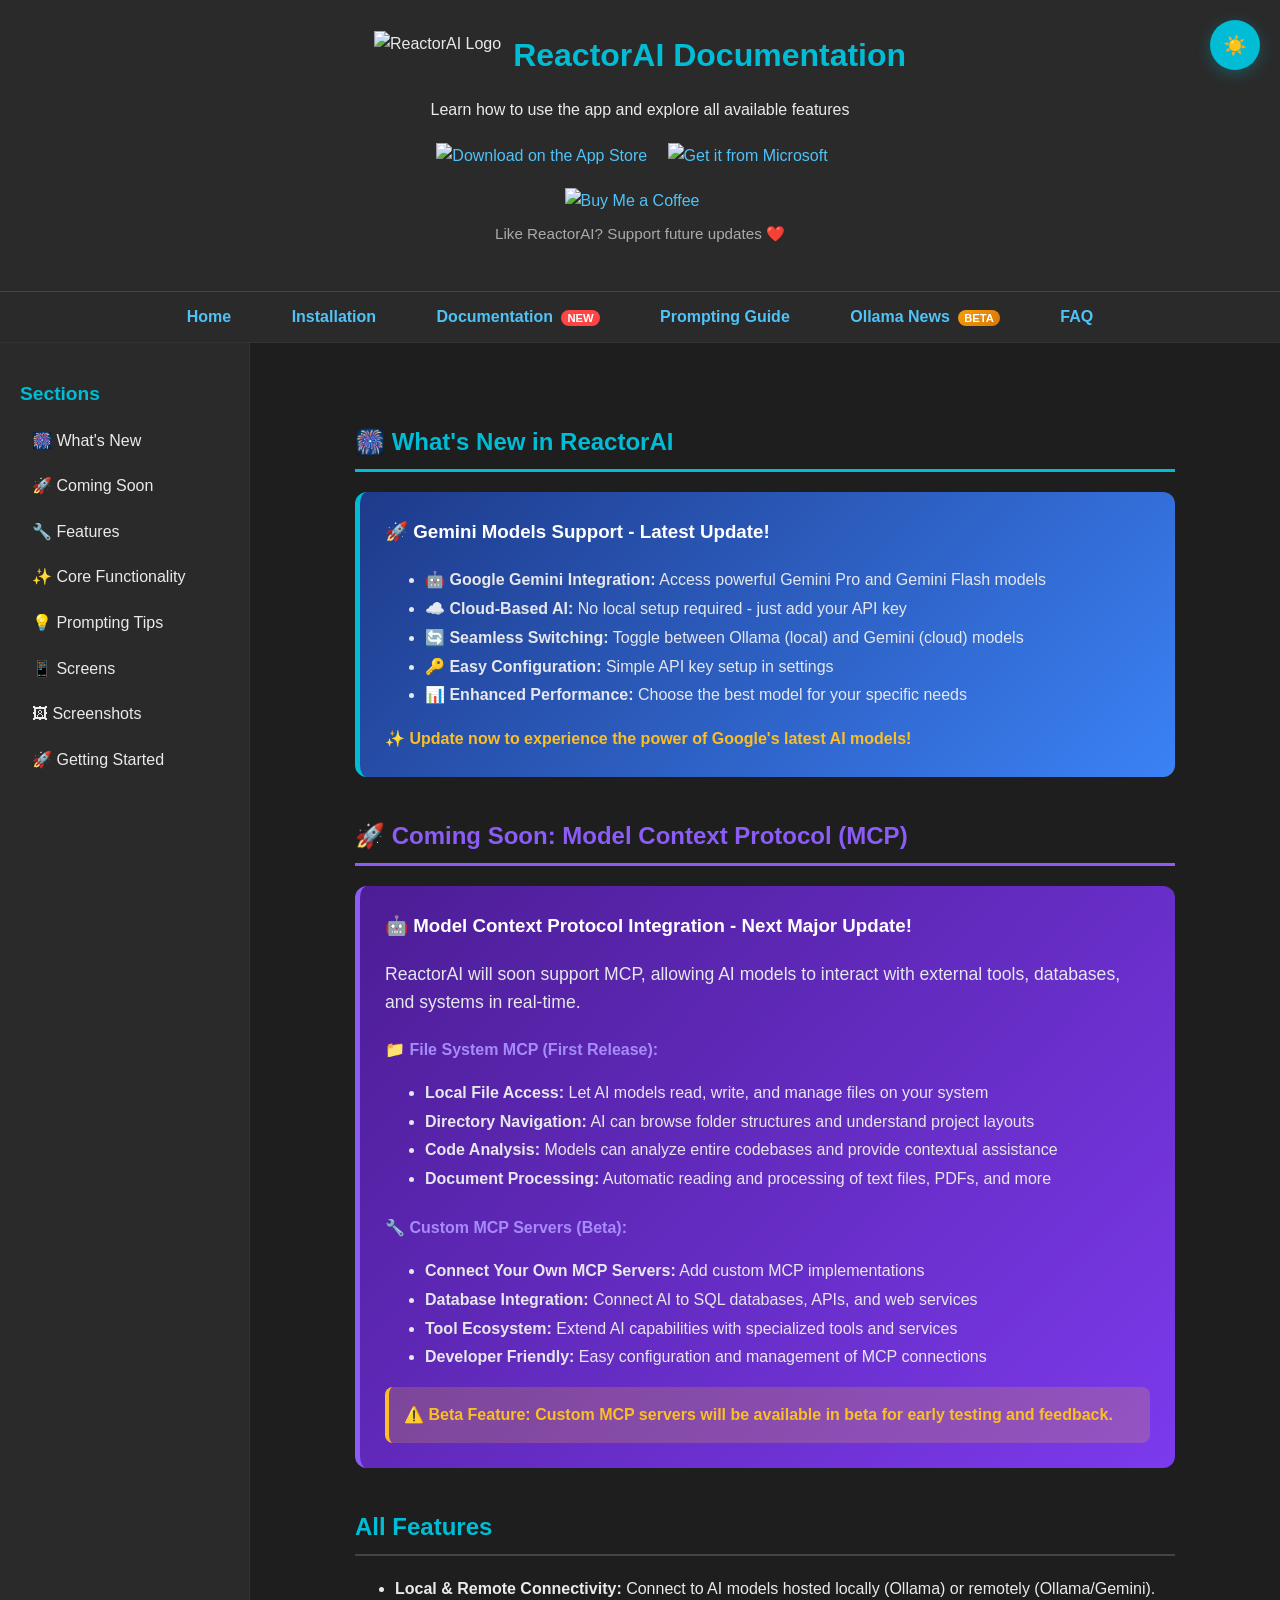
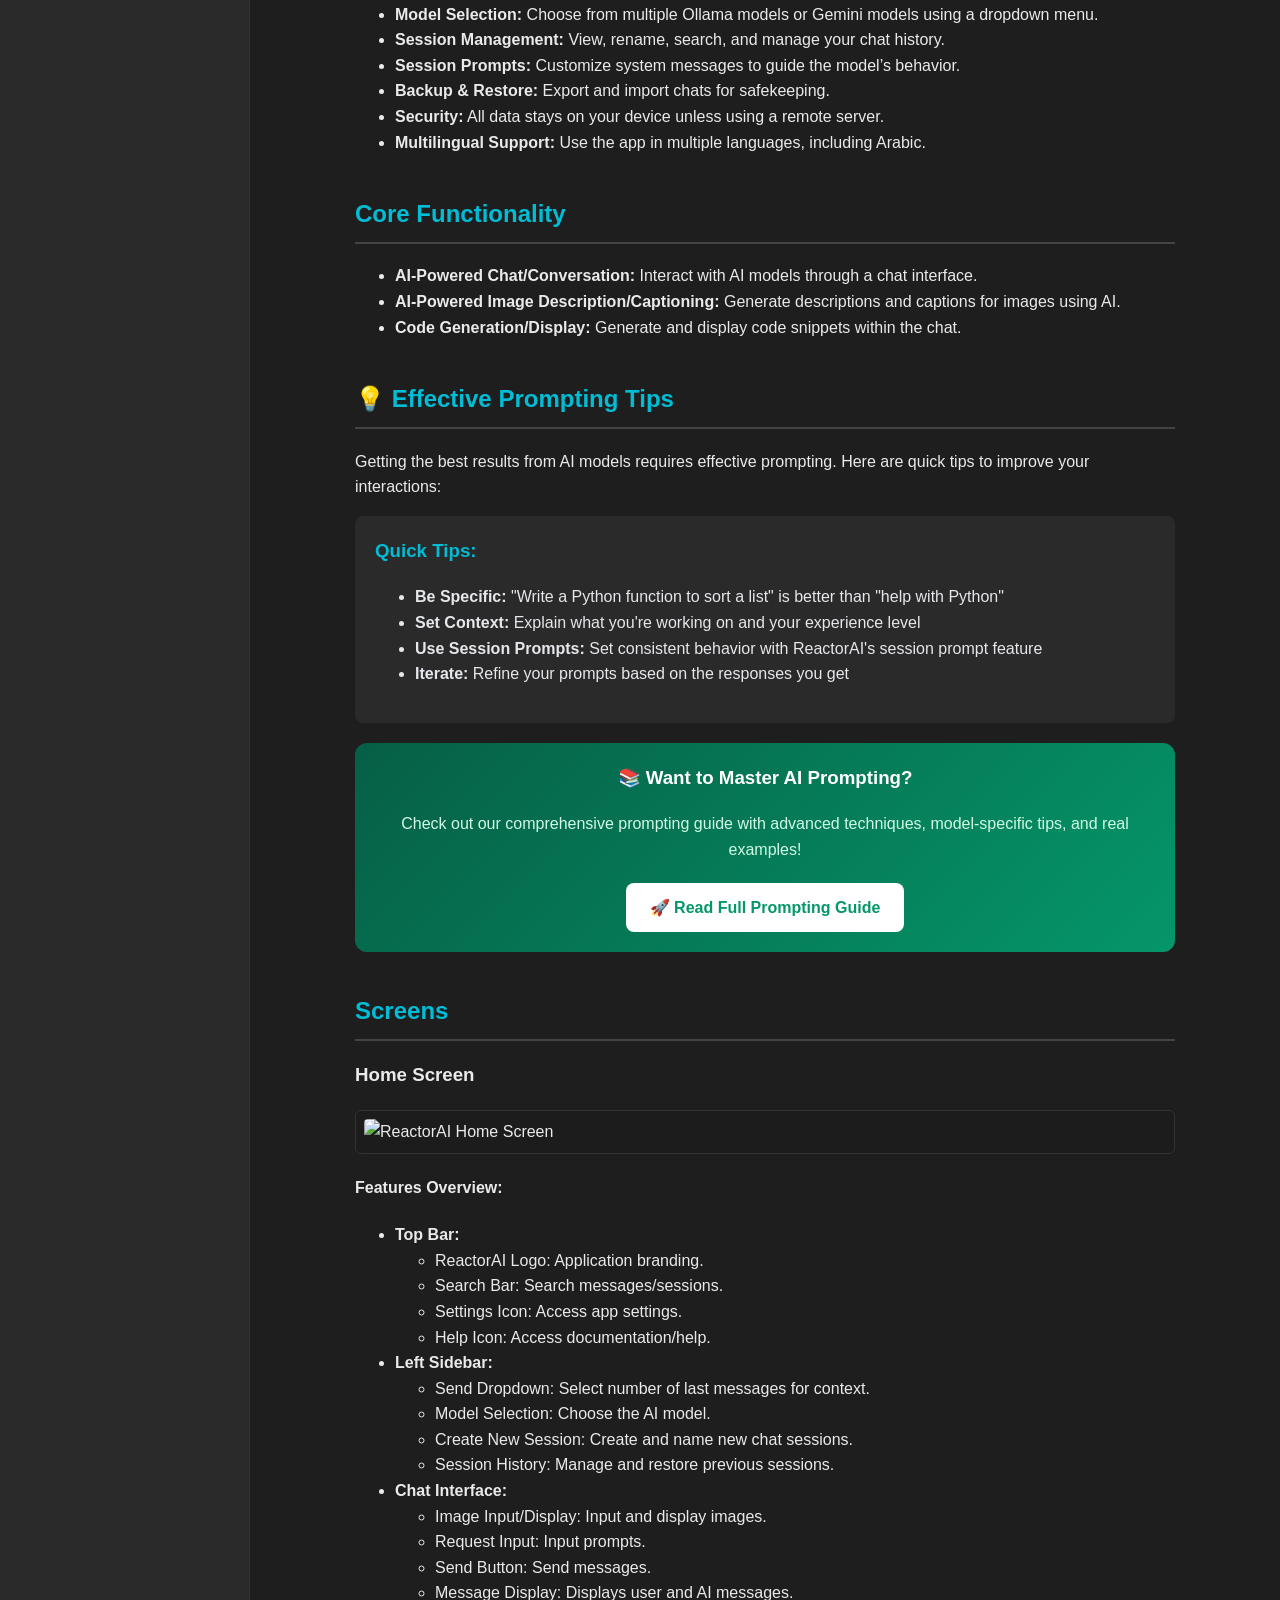
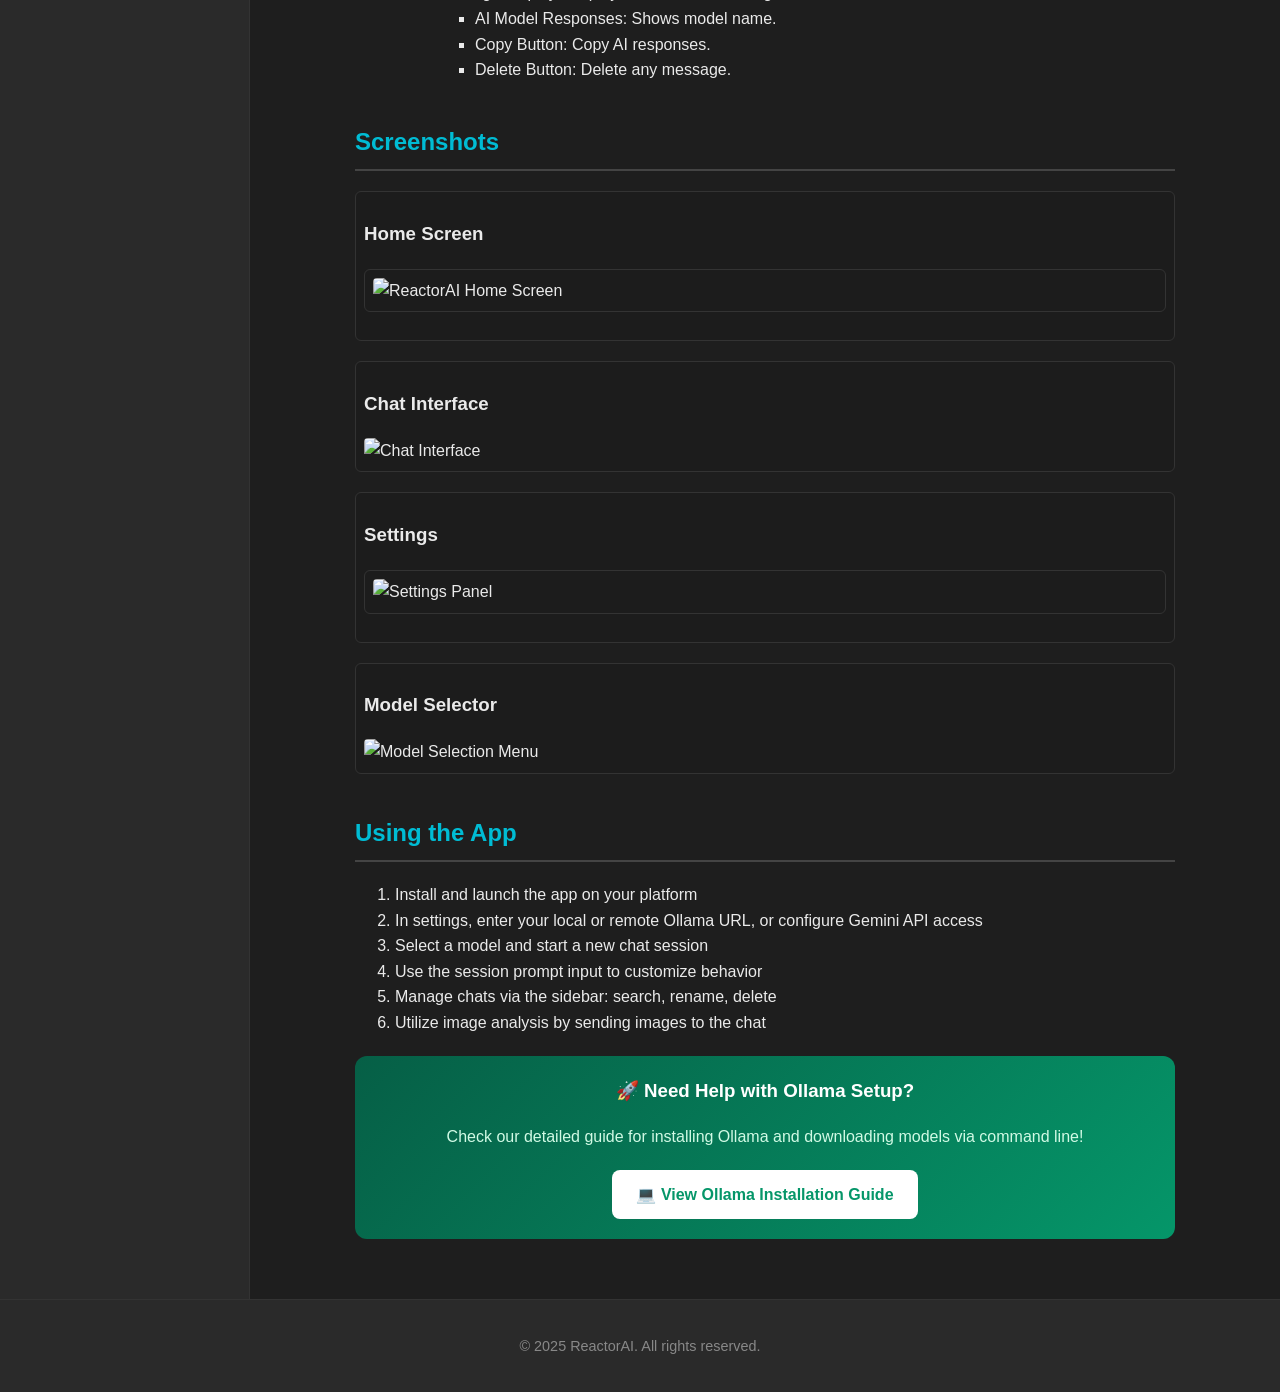
==== docs/documentation.html @ 94e6b73b "dark/light modes" ====
<!DOCTYPE html>
<!DOCTYPE html>
<html lang="en">
<head>
  <meta charset="UTF-8" />
  <meta name="viewport" content="width=device-width, initial-scale=1.0" />
  <title>Documentation – ReactorAI</title>
  <link rel="stylesheet" href="style.css" />
  <link rel="canonical" href="https://appbigas.com/documentation.html" />

  <!-- ✅ SEO Meta -->
  <meta name="description" content="Complete documentation for ReactorAI: features, usage, screenshots, and tips for using Ollama and Gemini models locally or remotely. Coming soon: Model Context Protocol (MCP) support." />
  <meta name="keywords" content="ReactorAI documentation, Ollama app help, Gemini app help, MCP support, Model Context Protocol, ReactorAI guide, Ollama client usage, Gemini client usage, macOS AI app, Windows AI app, iOS chat AI" />
  <meta name="author" content="ReactorAI Team" />
  <meta name="robots" content="index, follow" />

  <!-- ✅ Social Meta -->
  <meta property="og:title" content="ReactorAI Documentation – Guide for Ollama & Gemini Users" />
  <meta property="og:description" content="Browse the full guide to use ReactorAI with Ollama and Gemini on macOS, iOS, and Windows. Features, screenshots, and how-tos included." />
  <meta property="og:image" content="https://appbigas.com/images/home_screen.png" />
  <meta property="og:url" content="https://appbigas.com/documentation.html" />
  <meta property="og:type" content="website" />

  <!-- ✅ Twitter Card -->
  <meta name="twitter:card" content="summary_large_image" />
  <meta name="twitter:title" content="ReactorAI – Full Documentation" />
  <meta name="twitter:description" content="ReactorAI full user guide to connect and chat with Ollama and Gemini AI models on all platforms." />
  <meta name="twitter:image" content="https://appbigas.com/images/home_screen.png" />
  <meta property="og:image" content="https://reactorai.s3.amazonaws.com/logo.png" />
<meta name="twitter:image" content="https://reactorai.s3.amazonaws.com/logo.png" />
  <!-- ✅ Google Analytics -->
  <script async src="https://www.googletagmanager.com/gtag/js?id=G-9H9MF1VFSR"></script>
  <script>
    window.dataLayer = window.dataLayer || [];
    function gtag(){dataLayer.push(arguments);}
    gtag('js', new Date());
    gtag('config', 'G-9H9MF1VFSR');
  </script>

  <!-- ✅ Structured Data - TechArticle -->
  <script type="application/ld+json">
  {
    "@context": "https://schema.org",
    "@type": "TechArticle",
    "headline": "ReactorAI Documentation - Complete User Guide",
    "description": "Complete documentation for ReactorAI: features, usage, screenshots, and tips for using Ollama and Gemini models locally or remotely.",
    "url": "https://appbigas.com/documentation.html",
    "datePublished": "2025-01-09",
    "dateModified": "2025-01-09",
    "author": {
      "@type": "Organization",
      "name": "ReactorAI Team"
    },
    "publisher": {
      "@type": "Organization",
      "name": "ReactorAI",
      "logo": {
        "@type": "ImageObject",
        "url": "https://reactorai.s3.amazonaws.com/logo.png"
      }
    },
    "mainEntity": {
      "@type": "SoftwareApplication",
      "name": "ReactorAI"
    },
    "about": [
      {
        "@type": "Thing",
        "name": "AI Chat Applications"
      },
      {
        "@type": "Thing",
        "name": "Ollama Client"
      },
      {
        "@type": "Thing",
        "name": "Google Gemini"
      }
    ]
  }
  </script>
  <style>
    .screenshot img {
      cursor: zoom-in;
      transition: transform 0.3s ease;
    }
    .screenshot img.zoomed {
      transform: scale(2);
      cursor: zoom-out;
      z-index: 9999;
      position: relative;
    }
  </style>
  <script>
    document.addEventListener('DOMContentLoaded', () => {
      document.querySelectorAll('.screenshot img').forEach(img => {
        img.addEventListener('click', () => {
          img.classList.toggle('zoomed');
        });
      });
    });
  </script>
</head>
<body>
  <script src="theme-toggle.js"></script>
  <header>
    <div style="display: flex; align-items: center; justify-content: center; gap: 12px;">
      <img src="https://reactorai.s3.amazonaws.com/logo.png" alt="ReactorAI Logo" style="height: 50px;" />
      <h1 style="margin: 0;">ReactorAI Documentation</h1>
    </div>
    <p>Learn how to use the app and explore all available features</p>
    <div class="store-links">
        <a href="https://apps.apple.com/eg/app/reactorai/id6739567267" target="_blank" rel="noopener">
          <img src="https://tools.applemediaservices.com/api/badges/download-on-the-app-store/black/en-us?size=250x83"
               alt="Download on the App Store"
               style="height: 45px; margin-right: 16px;" />
        </a>
        <a href="https://apps.microsoft.com/store/detail/9NLWPTD23PG0" target="_blank" rel="noopener">
          <img src="https://developer.microsoft.com/store/badges/images/English_get-it-from-MS.png"
               alt="Get it from Microsoft"
               style="height: 45px;" />
        </a>
        <div style="margin-top: 20px;">
          <a href="https://www.buymeacoffee.com/ayman3000" target="_blank" rel="noopener">
            <img src="https://cdn.ko-fi.com/cdn/kofi5.png?v=3" alt="Buy Me a Coffee" style="height: 36px;" />
          </a>
          <p style="margin-top: 8px; font-size: 0.95em; color: #aaa;">
            Like ReactorAI? Support future updates ❤️
          </p>
        </div>
      </div>
  </header>

  <nav class="topnav">
    <a href="index.html">Home</a>
    <a href="installation.html">Installation</a>
    <a href="documentation.html">Documentation <span style="background: #ff4444; color: white; font-size: 0.7em; padding: 2px 6px; border-radius: 10px; margin-left: 4px;">NEW</span></a>
    <a href="prompting-guide.html">Prompting Guide</a>
    <a href="ollama-news.html">Ollama News <span style="background: linear-gradient(135deg, #f59e0b, #d97706); color: white; font-size: 0.7em; padding: 2px 6px; border-radius: 10px; margin-left: 4px; font-weight: bold;">BETA</span></a>
    <a href="faq.html">FAQ</a>
  </nav>

  <div class="container">
    <aside>
      <h2>Sections</h2>
      <a href="#whats-new">🎆 What's New</a>
      <a href="#coming-soon">🚀 Coming Soon</a>
      <a href="#features">🔧 Features</a>
      <a href="#core-functionality">✨ Core Functionality</a>
      <a href="#prompting-tips">💡 Prompting Tips</a>
      <a href="#screens">📱 Screens</a>
      <a href="#screenshots">🖼 Screenshots</a>
      <a href="#getting-started">🚀 Getting Started</a>
    </aside>

    <main>
      <!-- 🎉 WHAT'S NEW SECTION -->
      <section>
        <h2 id="whats-new" style="color: #00bcd4; border-bottom: 3px solid #00bcd4;">🎆 What's New in ReactorAI</h2>
        <div style="background: linear-gradient(135deg, #1e3a8a, #3b82f6); padding: 25px; border-radius: 12px; margin: 20px 0; border-left: 5px solid #00bcd4;">
          <h3 style="color: #fff; margin-top: 0;">🚀 Gemini Models Support - Latest Update!</h3>
          <ul style="color: #e5e7eb; line-height: 1.8;">
            <li><strong>🤖 Google Gemini Integration:</strong> Access powerful Gemini Pro and Gemini Flash models</li>
            <li><strong>☁️ Cloud-Based AI:</strong> No local setup required - just add your API key</li>
            <li><strong>🔄 Seamless Switching:</strong> Toggle between Ollama (local) and Gemini (cloud) models</li>
            <li><strong>🔑 Easy Configuration:</strong> Simple API key setup in settings</li>
            <li><strong>📊 Enhanced Performance:</strong> Choose the best model for your specific needs</li>
          </ul>
          <p style="color: #fbbf24; font-weight: bold; margin-bottom: 0;">✨ Update now to experience the power of Google's latest AI models!</p>
        </div>
      </section>

      <!-- 🚀 COMING SOON SECTION -->
      <section>
        <h2 id="coming-soon" style="color: #8b5cf6; border-bottom: 3px solid #8b5cf6;">🚀 Coming Soon: Model Context Protocol (MCP)</h2>
        <div style="background: linear-gradient(135deg, #4c1d95, #7c3aed); padding: 25px; border-radius: 12px; margin: 20px 0; border-left: 5px solid #8b5cf6;">
          <h3 style="color: #fff; margin-top: 0;">🤖 Model Context Protocol Integration - Next Major Update!</h3>
          <p style="color: #e5e7eb; font-size: 1.1em; margin-bottom: 20px;">ReactorAI will soon support MCP, allowing AI models to interact with external tools, databases, and systems in real-time.</p>
          
          <h4 style="color: #a78bfa; margin-bottom: 10px;">📁 File System MCP (First Release):</h4>
          <ul style="color: #e5e7eb; line-height: 1.8; margin-bottom: 20px;">
            <li><strong>Local File Access:</strong> Let AI models read, write, and manage files on your system</li>
            <li><strong>Directory Navigation:</strong> AI can browse folder structures and understand project layouts</li>
            <li><strong>Code Analysis:</strong> Models can analyze entire codebases and provide contextual assistance</li>
            <li><strong>Document Processing:</strong> Automatic reading and processing of text files, PDFs, and more</li>
          </ul>
          
          <h4 style="color: #a78bfa; margin-bottom: 10px;">🔧 Custom MCP Servers (Beta):</h4>
          <ul style="color: #e5e7eb; line-height: 1.8; margin-bottom: 15px;">
            <li><strong>Connect Your Own MCP Servers:</strong> Add custom MCP implementations</li>
            <li><strong>Database Integration:</strong> Connect AI to SQL databases, APIs, and web services</li>
            <li><strong>Tool Ecosystem:</strong> Extend AI capabilities with specialized tools and services</li>
            <li><strong>Developer Friendly:</strong> Easy configuration and management of MCP connections</li>
          </ul>
          
          <div style="background: rgba(251, 191, 36, 0.2); padding: 15px; border-radius: 8px; border-left: 4px solid #fbbf24;">
            <p style="color: #fbbf24; font-weight: bold; margin: 0;">⚠️ Beta Feature: Custom MCP servers will be available in beta for early testing and feedback.</p>
          </div>
        </div>
      </section>
      <section>
        <h2 id="features">All Features</h2>
        <ul>
          <li><strong>Local & Remote Connectivity:</strong> Connect to AI models hosted locally (Ollama) or remotely (Ollama/Gemini).</li>
          <li><strong>Model Selection:</strong> Choose from multiple Ollama models or Gemini models using a dropdown menu.</li>
          <li><strong>Session Management:</strong> View, rename, search, and manage your chat history.</li>
          <li><strong>Session Prompts:</strong> Customize system messages to guide the model’s behavior.</li>
          <li><strong>Backup & Restore:</strong> Export and import chats for safekeeping.</li>
          <li><strong>Security:</strong> All data stays on your device unless using a remote server.</li>
          <li><strong>Multilingual Support:</strong> Use the app in multiple languages, including Arabic.</li>
        </ul>
      </section>

      <section>
        <h2 id="core-functionality">Core Functionality</h2>
          <ul>
            <li><strong>AI-Powered Chat/Conversation:</strong> Interact with AI models through a chat interface.</li>
            <li><strong>AI-Powered Image Description/Captioning:</strong> Generate descriptions and captions for images using AI.</li>
             <li><strong>Code Generation/Display:</strong> Generate and display code snippets within the chat.</li>
          </ul>
      </section>

      <section>
        <h2 id="prompting-tips">💡 Effective Prompting Tips</h2>
        <p>Getting the best results from AI models requires effective prompting. Here are quick tips to improve your interactions:</p>
        
        <div style="background: #2a2a2a; padding: 20px; border-radius: 8px; margin: 15px 0;">
          <h3 style="color: #00bcd4; margin-top: 0;">Quick Tips:</h3>
          <ul style="color: #e5e7eb; line-height: 1.6;">
            <li><strong>Be Specific:</strong> "Write a Python function to sort a list" is better than "help with Python"</li>
            <li><strong>Set Context:</strong> Explain what you're working on and your experience level</li>
            <li><strong>Use Session Prompts:</strong> Set consistent behavior with ReactorAI's session prompt feature</li>
            <li><strong>Iterate:</strong> Refine your prompts based on the responses you get</li>
          </ul>
        </div>
        
        <div style="background: linear-gradient(135deg, #065f46, #059669); padding: 20px; border-radius: 12px; margin: 20px 0; text-align: center;">
          <h3 style="color: #fff; margin-top: 0;">📚 Want to Master AI Prompting?</h3>
          <p style="color: #d1fae5; margin: 10px 0;">Check out our comprehensive prompting guide with advanced techniques, model-specific tips, and real examples!</p>
          <a href="prompting-guide.html" style="display: inline-block; background: #fff; color: #059669; padding: 12px 24px; border-radius: 8px; text-decoration: none; font-weight: bold; margin-top: 10px;">
            🚀 Read Full Prompting Guide
          </a>
        </div>
      </section>

      <section>
        <h2 id="screens">Screens</h2>

        <section>
          <h3 id="home-screen">Home Screen</h3>
          <div class="screenshot">
            <img src="https://reactorai.s3.us-east-2.amazonaws.com/home_screen.png" alt="ReactorAI Home Screen" />
          </div>

          <h4>Features Overview:</h4>
          <ul>
            <li><strong>Top Bar:</strong></li>
              <ul>
                <li>ReactorAI Logo: Application branding.</li>
                <li>Search Bar: Search messages/sessions.</li>
                <li>Settings Icon: Access app settings.</li>
                <li>Help Icon: Access documentation/help.</li>
              </ul>
            <li><strong>Left Sidebar:</strong></li>
              <ul>
                <li>Send Dropdown: Select number of last messages for context.</li>
                <li>Model Selection: Choose the AI model.</li>
                <li>Create New Session: Create and name new chat sessions.</li>
                <li>Session History: Manage and restore previous sessions.</li>
              </ul>
            <li><strong>Chat Interface:</strong></li>
              <ul>
                <li>Image Input/Display: Input and display images.</li>
                <li>Request Input: Input prompts.</li>
                <li>Send Button: Send messages.</li>
                <li>Message Display: Displays user and AI messages.</li>
                  <ul>
                    <li>AI Model Responses: Shows model name.</li>
                    <li>Copy Button: Copy AI responses.</li>
                    <li>Delete Button: Delete any message.</li>
                  </ul>
              </ul>
          </ul>
        </section>

      </section>

      <section>
        <h2 id="screenshots">Screenshots</h2>
        <div class="screenshot">
          <h3>Home Screen</h3>
          <div class="screenshot">
            <img src="https://reactorai.s3.us-east-2.amazonaws.com/home_screen.png" alt="ReactorAI Home Screen" />
          </div>
        </div>
        <div class="screenshot">
          <h3>Chat Interface</h3>
          <img src="https://reactorai.s3.us-east-2.amazonaws.com/reactor_conversation.png" alt="Chat Interface" />
        </div>
        <div class="screenshot">
          <h3>Settings</h3>
          <div class="screenshot">
            <img src="https://reactorai.s3.us-east-2.amazonaws.com/settings.png" alt="Settings Panel" />
          </div>
        </div>
        <div class="screenshot">
          <h3>Model Selector</h3>
          <img src="https://reactorai.s3.us-east-2.amazonaws.com/models.png" alt="Model Selection Menu" />
        </div>
      </section>

      <section>
        <h2 id="getting-started">Using the App</h2>
        <ol>
          <li>Install and launch the app on your platform</li>
          <li>In settings, enter your local or remote Ollama URL, or configure Gemini API access</li>
          <li>Select a model and start a new chat session</li>
          <li>Use the session prompt input to customize behavior</li>
          <li>Manage chats via the sidebar: search, rename, delete</li>
          <li>Utilize image analysis by sending images to the chat</li>
        </ol>
        
        <div style="background: linear-gradient(135deg, #065f46, #059669); padding: 20px; border-radius: 12px; margin: 20px 0; text-align: center;">
          <h3 style="color: #fff; margin-top: 0;">🚀 Need Help with Ollama Setup?</h3>
          <p style="color: #d1fae5; margin: 10px 0;">Check our detailed guide for installing Ollama and downloading models via command line!</p>
          <a href="installation.html#ollama-setup" style="display: inline-block; background: #fff; color: #059669; padding: 12px 24px; border-radius: 8px; text-decoration: none; font-weight: bold; margin-top: 10px;">
            💻 View Ollama Installation Guide
          </a>
        </div>
      </section>
    </main>
  </div>

  <footer>
    <p>&copy; 2025 ReactorAI. All rights reserved.</p>
  </footer>
</body>
</html>
---- docs/style.css ----
/* Global Variables */
:root {
    --bg-dark: #1e1e1e;
    --bg-light: #2a2a2a;
    --text-light: #eaeaea;
    --accent: #00bcd4;
    --link-color: #4fc3f7;
    --link-hover: #81d4fa;
  }

/* Light theme variables */
[data-theme="light"] {
    --bg-dark: #ffffff;
    --bg-light: #f5f5f5;
    --text-light: #333333;
    --accent: #00bcd4;
    --link-color: #0288d1;
    --link-hover: #0277bd;
}

/* Theme toggle button */
.theme-toggle {
    position: fixed;
    top: 20px;
    right: 20px;
    background: var(--accent);
    color: white;
    border: none;
    border-radius: 50%;
    width: 50px;
    height: 50px;
    font-size: 1.2em;
    cursor: pointer;
    box-shadow: 0 4px 15px rgba(0, 188, 212, 0.3);
    transition: all 0.3s ease;
    z-index: 1000;
    display: flex;
    align-items: center;
    justify-content: center;
}

.theme-toggle:hover {
    transform: scale(1.1);
    box-shadow: 0 6px 20px rgba(0, 188, 212, 0.4);
}
  
  * {
    box-sizing: border-box;
  }
  
  body {
    font-family: -apple-system, BlinkMacSystemFont, 'Segoe UI', Roboto, Oxygen, Ubuntu, Cantarell, 'Open Sans', 'Helvetica Neue', sans-serif;
    line-height: 1.6;
    margin: 0;
    padding: 0;
    background-color: var(--bg-dark);
    color: var(--text-light);
    /* Smooth transitions for theme changes */
    transition: background-color 0.3s ease, color 0.3s ease;
  }
  
  header {
    background-color: var(--bg-light);
    color: var(--text-light);
    padding: 30px 40px;
    border-bottom: 1px solid #444;
    text-align: center;
    transition: background-color 0.3s ease, border-color 0.3s ease;
  }

  [data-theme="light"] header {
    border-bottom-color: #ddd;
  }
  
  header h1 {
    margin: 0;
    color: var(--accent);
    font-size: 2em;
  }
  
  .store-links {
    margin-top: 20px;
    text-align: center;
  }
  
  .store-links img {
    height: 45px;
    margin-right: 16px;
  }
  
  .topnav {
    background: var(--bg-light);
    padding: 12px 40px;
    border-bottom: 1px solid #333;
    text-align: center;
    transition: background-color 0.3s ease, border-color 0.3s ease;
  }

  [data-theme="light"] .topnav {
    border-bottom-color: #ddd;
  }
  
  .topnav a {
    color: var(--link-color);
    text-decoration: none;
    margin: 0 16px;
    font-weight: bold;
    /* Smooth hover transitions */
    transition: color 0.2s ease, text-shadow 0.2s ease;
    padding: 8px 12px;
    border-radius: 6px;
  }
  
  .topnav a:hover {
    text-decoration: underline;
    color: var(--link-hover);
    /* Subtle glow effect */
    text-shadow: 0 0 8px rgba(129, 212, 250, 0.3);
  }
  
  .container {
    display: flex;
    flex-direction: row;
    min-height: 100vh;
  }
  
  aside {
    width: 250px;
    background: var(--bg-light);
    border-right: 1px solid #333;
    padding: 20px;
    transition: background-color 0.3s ease, border-color 0.3s ease;
  }

  [data-theme="light"] aside {
    border-right-color: #ddd;
  }
  
  aside h2 {
    color: var(--accent);
    font-size: 1.2em;
    margin-bottom: 12px;
  }
  
  aside a {
    display: block;
    color: var(--text-light);
    margin: 8px 0;
    text-decoration: none;
    /* Smooth transitions for sidebar links */
    transition: color 0.2s ease, padding-left 0.2s ease, background-color 0.2s ease;
    padding: 6px 12px;
    border-radius: 4px;
  }
  
  aside a:hover {
    text-decoration: underline;
    color: var(--link-hover);
    /* Slide effect and background highlight */
    padding-left: 20px;
    background-color: rgba(79, 195, 247, 0.1);
  }
  
  main {
    flex: 1;
    padding: 40px;
    max-width: 900px;
    margin: 0 auto;
  }
  
  main h2 {
    color: var(--accent);
    border-bottom: 2px solid #444;
    padding-bottom: 8px;
    margin-top: 40px;
    transition: border-color 0.3s ease;
  }

  [data-theme="light"] main h2 {
    border-bottom-color: #ddd;
  }
  
  .screenshot {
    margin: 20px 0;
    border: 1px solid #333;
    background: #1c1c1c;
    padding: 8px;
    border-radius: 6px;
    /* Smooth hover effects for screenshots */
    transition: transform 0.2s ease, box-shadow 0.2s ease, border-color 0.2s ease, background-color 0.3s ease;
  }

  [data-theme="light"] .screenshot {
    background: #f9f9f9;
    border-color: #ddd;
  }
  
  .screenshot:hover {
    transform: translateY(-2px);
    box-shadow: 0 4px 20px rgba(0, 188, 212, 0.2);
    border-color: var(--accent);
  }
  
  .screenshot img {
    max-width: 100%;
    height: auto;
    border-radius: 4px;
    display: block;
    margin: 0 auto;
  }
  
  footer {
    text-align: center;
    padding: 20px;
    font-size: 0.9em;
    color: #888;
    border-top: 1px solid #333;
    background-color: var(--bg-light);
    transition: background-color 0.3s ease, border-color 0.3s ease;
  }

  [data-theme="light"] footer {
    border-top-color: #ddd;
    color: #666;
  }
  
  a {
    color: var(--link-color);
    text-decoration: none;
    /* Smooth transitions for all links */
    transition: color 0.2s ease;
  }
  
  a:hover {
    color: var(--link-hover);
    text-decoration: underline;
  }
  
  @media (max-width: 768px) {
    .container {
      flex-direction: column;
    }
    aside {
      width: 100%;
      border-right: none;
      border-bottom: 1px solid #333;
      transition: border-color 0.3s ease;
    }
    [data-theme="light"] aside {
      border-bottom-color: #ddd;
    }
    main {
      padding: 20px;
    }
  }
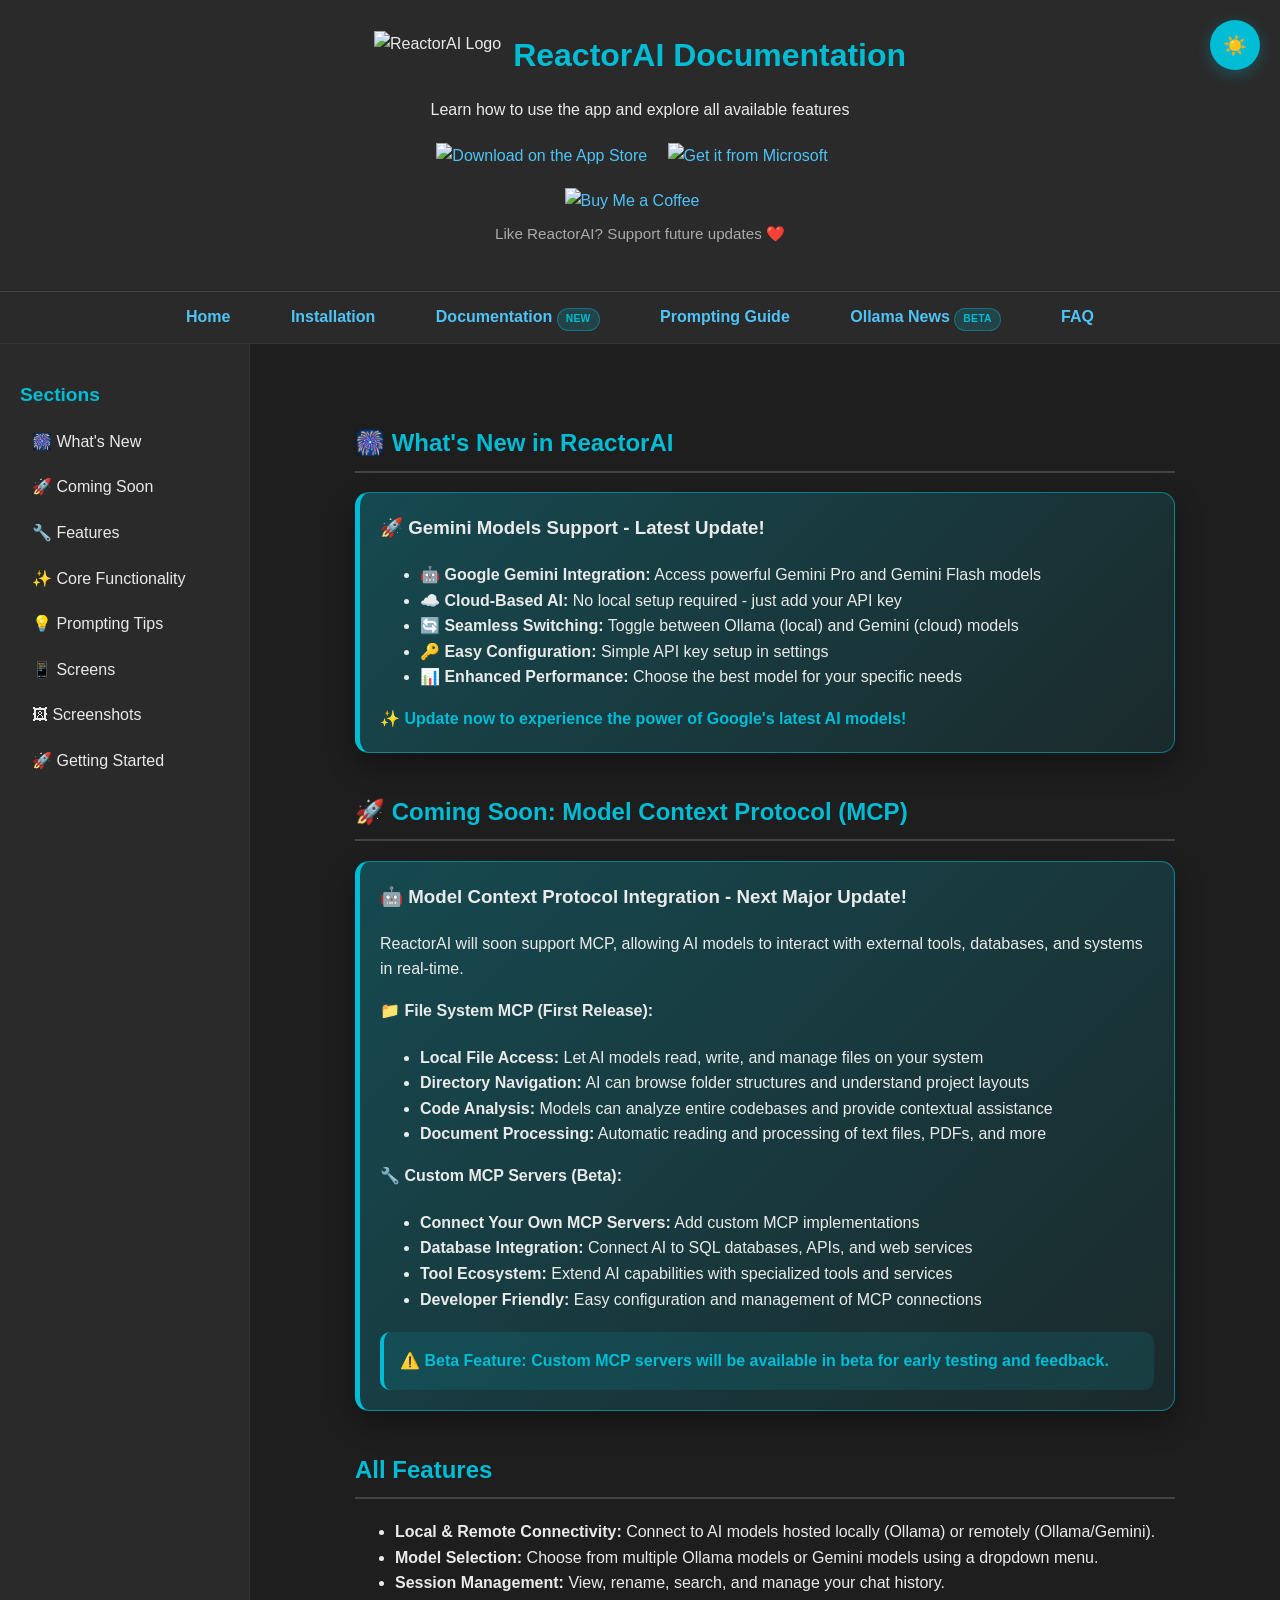
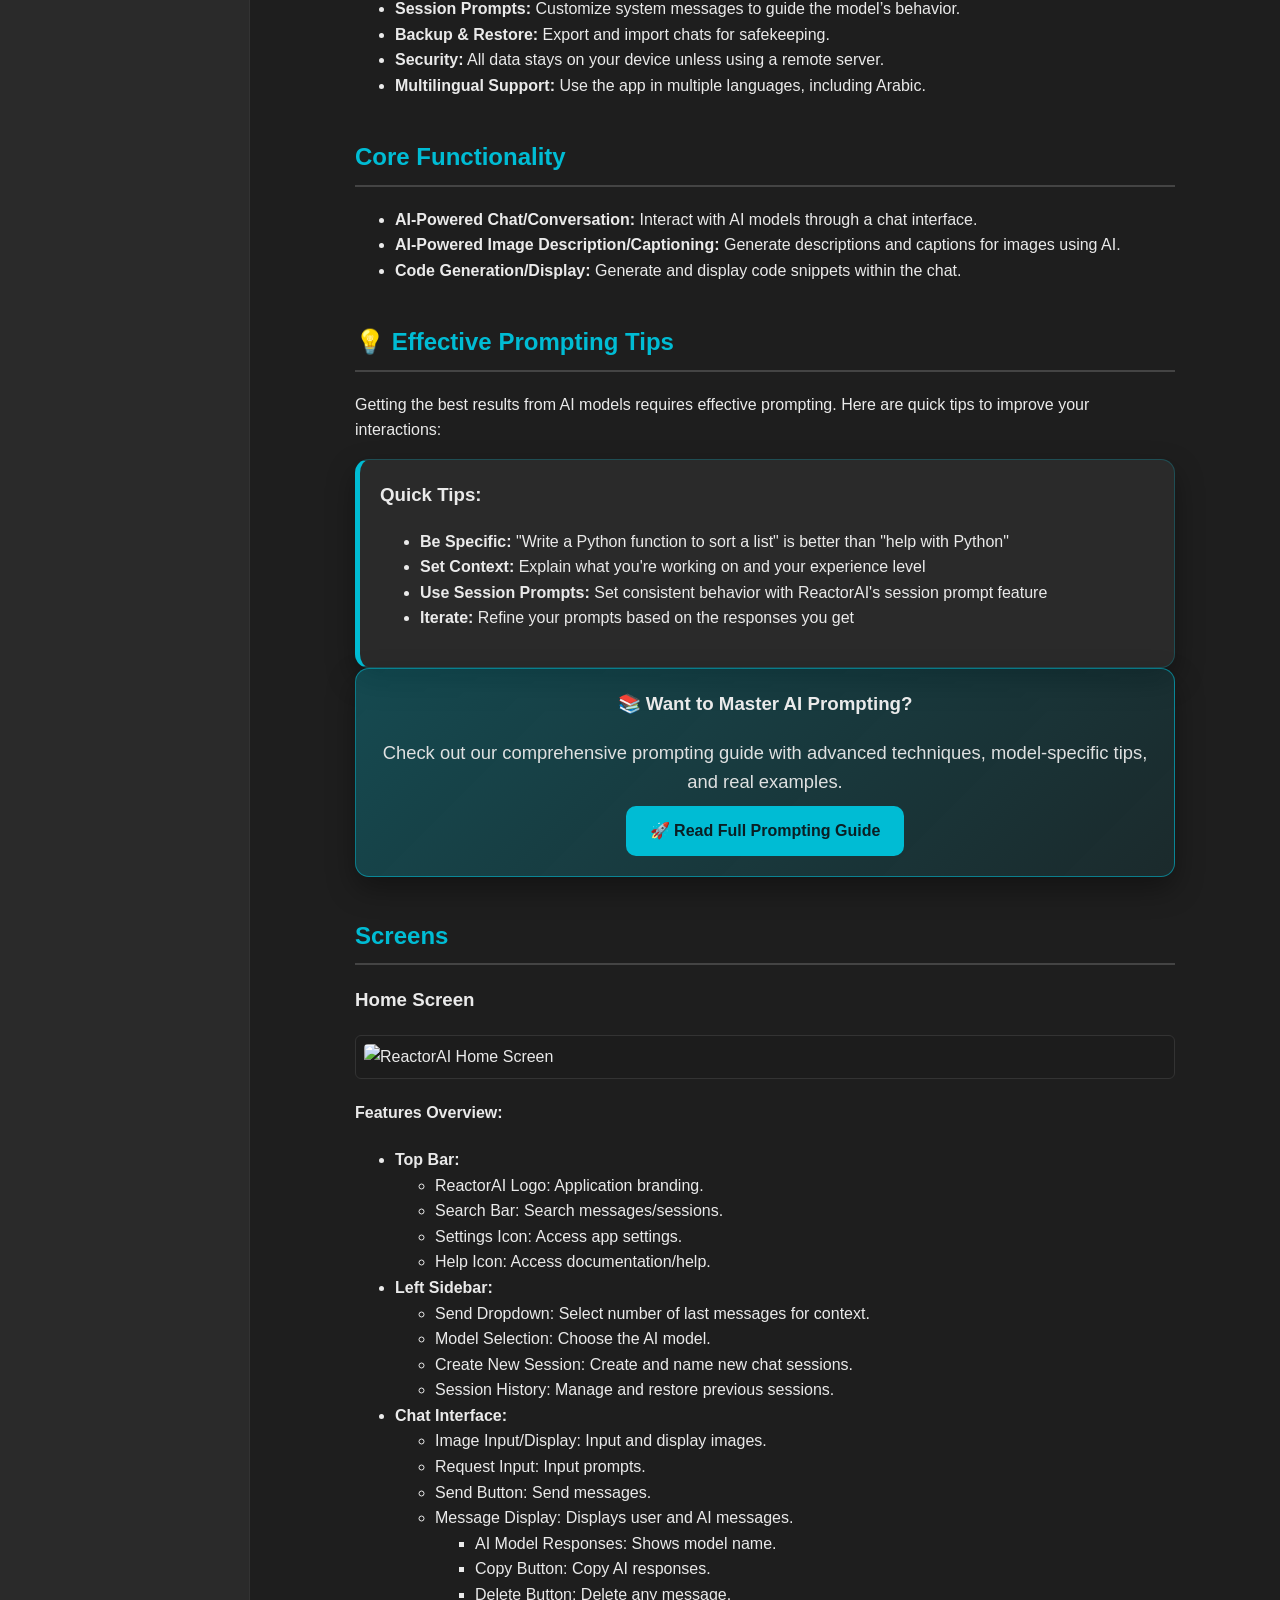
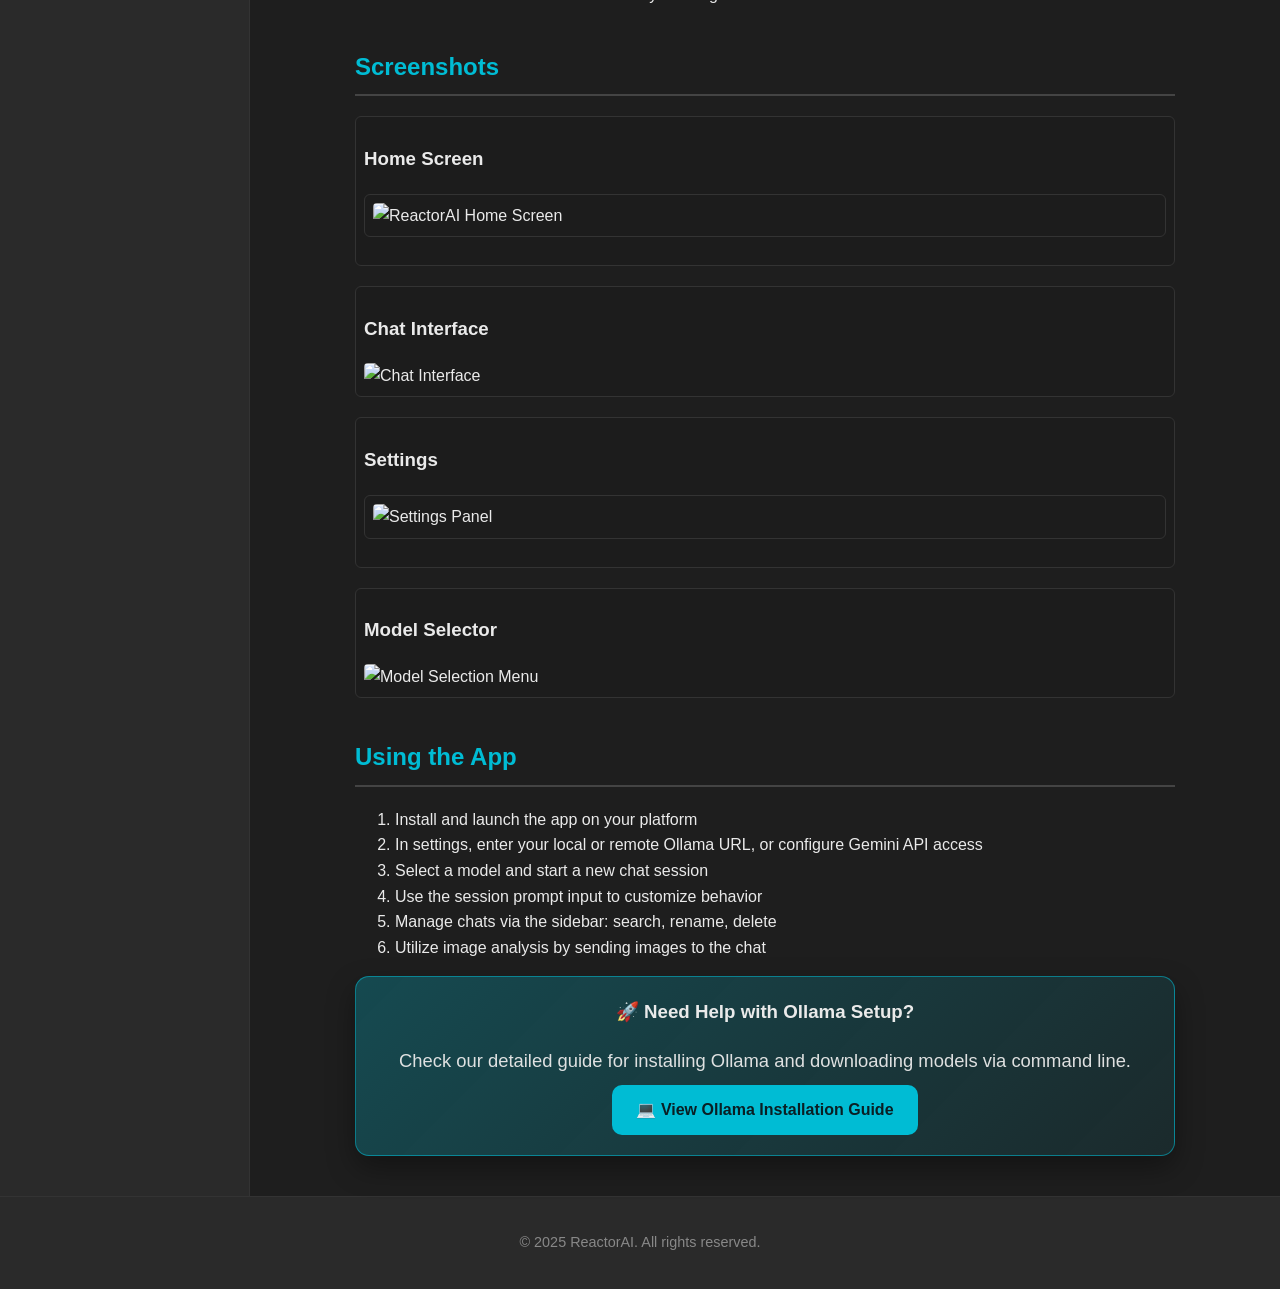
==== commit 3f04e8a2: "modified: site theme" ====
--- a/docs/documentation.html
+++ b/docs/documentation.html
@@ -134,9 +134,9 @@
   <nav class="topnav">
     <a href="index.html">Home</a>
     <a href="installation.html">Installation</a>
-    <a href="documentation.html">Documentation <span style="background: #ff4444; color: white; font-size: 0.7em; padding: 2px 6px; border-radius: 10px; margin-left: 4px;">NEW</span></a>
+    <a href="documentation.html">Documentation <span class="badge badge--small">NEW</span></a>
     <a href="prompting-guide.html">Prompting Guide</a>
-    <a href="ollama-news.html">Ollama News <span style="background: linear-gradient(135deg, #f59e0b, #d97706); color: white; font-size: 0.7em; padding: 2px 6px; border-radius: 10px; margin-left: 4px; font-weight: bold;">BETA</span></a>
+    <a href="ollama-news.html">Ollama News <span class="badge badge--small">BETA</span></a>
     <a href="faq.html">FAQ</a>
   </nav>
 
@@ -156,45 +156,45 @@
     <main>
       <!-- 🎉 WHAT'S NEW SECTION -->
       <section>
-        <h2 id="whats-new" style="color: #00bcd4; border-bottom: 3px solid #00bcd4;">🎆 What's New in ReactorAI</h2>
-        <div style="background: linear-gradient(135deg, #1e3a8a, #3b82f6); padding: 25px; border-radius: 12px; margin: 20px 0; border-left: 5px solid #00bcd4;">
-          <h3 style="color: #fff; margin-top: 0;">🚀 Gemini Models Support - Latest Update!</h3>
-          <ul style="color: #e5e7eb; line-height: 1.8;">
+        <h2 id="whats-new">🎆 What's New in ReactorAI</h2>
+        <div class="card card--accent card--border-accent card--compact">
+          <h3 class="card-subtitle">🚀 Gemini Models Support - Latest Update!</h3>
+          <ul>
             <li><strong>🤖 Google Gemini Integration:</strong> Access powerful Gemini Pro and Gemini Flash models</li>
             <li><strong>☁️ Cloud-Based AI:</strong> No local setup required - just add your API key</li>
             <li><strong>🔄 Seamless Switching:</strong> Toggle between Ollama (local) and Gemini (cloud) models</li>
             <li><strong>🔑 Easy Configuration:</strong> Simple API key setup in settings</li>
             <li><strong>📊 Enhanced Performance:</strong> Choose the best model for your specific needs</li>
           </ul>
-          <p style="color: #fbbf24; font-weight: bold; margin-bottom: 0;">✨ Update now to experience the power of Google's latest AI models!</p>
+          <p class="card-highlight" style="margin-bottom: 0;">✨ Update now to experience the power of Google's latest AI models!</p>
         </div>
       </section>
 
       <!-- 🚀 COMING SOON SECTION -->
       <section>
-        <h2 id="coming-soon" style="color: #8b5cf6; border-bottom: 3px solid #8b5cf6;">🚀 Coming Soon: Model Context Protocol (MCP)</h2>
-        <div style="background: linear-gradient(135deg, #4c1d95, #7c3aed); padding: 25px; border-radius: 12px; margin: 20px 0; border-left: 5px solid #8b5cf6;">
-          <h3 style="color: #fff; margin-top: 0;">🤖 Model Context Protocol Integration - Next Major Update!</h3>
-          <p style="color: #e5e7eb; font-size: 1.1em; margin-bottom: 20px;">ReactorAI will soon support MCP, allowing AI models to interact with external tools, databases, and systems in real-time.</p>
-          
-          <h4 style="color: #a78bfa; margin-bottom: 10px;">📁 File System MCP (First Release):</h4>
-          <ul style="color: #e5e7eb; line-height: 1.8; margin-bottom: 20px;">
+        <h2 id="coming-soon">🚀 Coming Soon: Model Context Protocol (MCP)</h2>
+        <div class="card card--accent card--border-accent card--compact">
+          <h3 class="card-subtitle">🤖 Model Context Protocol Integration - Next Major Update!</h3>
+          <p>ReactorAI will soon support MCP, allowing AI models to interact with external tools, databases, and systems in real-time.</p>
+
+          <h4 class="card-subtitle">📁 File System MCP (First Release):</h4>
+          <ul>
             <li><strong>Local File Access:</strong> Let AI models read, write, and manage files on your system</li>
             <li><strong>Directory Navigation:</strong> AI can browse folder structures and understand project layouts</li>
             <li><strong>Code Analysis:</strong> Models can analyze entire codebases and provide contextual assistance</li>
             <li><strong>Document Processing:</strong> Automatic reading and processing of text files, PDFs, and more</li>
           </ul>
-          
-          <h4 style="color: #a78bfa; margin-bottom: 10px;">🔧 Custom MCP Servers (Beta):</h4>
-          <ul style="color: #e5e7eb; line-height: 1.8; margin-bottom: 15px;">
+
+          <h4 class="card-subtitle">🔧 Custom MCP Servers (Beta):</h4>
+          <ul style="margin-bottom: 15px;">
             <li><strong>Connect Your Own MCP Servers:</strong> Add custom MCP implementations</li>
             <li><strong>Database Integration:</strong> Connect AI to SQL databases, APIs, and web services</li>
             <li><strong>Tool Ecosystem:</strong> Extend AI capabilities with specialized tools and services</li>
             <li><strong>Developer Friendly:</strong> Easy configuration and management of MCP connections</li>
           </ul>
-          
-          <div style="background: rgba(251, 191, 36, 0.2); padding: 15px; border-radius: 8px; border-left: 4px solid #fbbf24;">
-            <p style="color: #fbbf24; font-weight: bold; margin: 0;">⚠️ Beta Feature: Custom MCP servers will be available in beta for early testing and feedback.</p>
+
+          <div class="note">
+            <p class="card-highlight" style="margin: 0;">⚠️ Beta Feature: Custom MCP servers will be available in beta for early testing and feedback.</p>
           </div>
         </div>
       </section>
@@ -224,20 +224,20 @@
         <h2 id="prompting-tips">💡 Effective Prompting Tips</h2>
         <p>Getting the best results from AI models requires effective prompting. Here are quick tips to improve your interactions:</p>
         
-        <div style="background: #2a2a2a; padding: 20px; border-radius: 8px; margin: 15px 0;">
-          <h3 style="color: #00bcd4; margin-top: 0;">Quick Tips:</h3>
-          <ul style="color: #e5e7eb; line-height: 1.6;">
+        <div class="card card--compact card--border-accent">
+          <h3 class="card-subtitle">Quick Tips:</h3>
+          <ul>
             <li><strong>Be Specific:</strong> "Write a Python function to sort a list" is better than "help with Python"</li>
             <li><strong>Set Context:</strong> Explain what you're working on and your experience level</li>
             <li><strong>Use Session Prompts:</strong> Set consistent behavior with ReactorAI's session prompt feature</li>
             <li><strong>Iterate:</strong> Refine your prompts based on the responses you get</li>
           </ul>
         </div>
-        
-        <div style="background: linear-gradient(135deg, #065f46, #059669); padding: 20px; border-radius: 12px; margin: 20px 0; text-align: center;">
-          <h3 style="color: #fff; margin-top: 0;">📚 Want to Master AI Prompting?</h3>
-          <p style="color: #d1fae5; margin: 10px 0;">Check out our comprehensive prompting guide with advanced techniques, model-specific tips, and real examples!</p>
-          <a href="prompting-guide.html" style="display: inline-block; background: #fff; color: #059669; padding: 12px 24px; border-radius: 8px; text-decoration: none; font-weight: bold; margin-top: 10px;">
+
+        <div class="card card--accent card--centered card--compact">
+          <h3 class="card-subtitle">📚 Want to Master AI Prompting?</h3>
+          <p class="card-lede">Check out our comprehensive prompting guide with advanced techniques, model-specific tips, and real examples.</p>
+          <a href="prompting-guide.html" class="button" style="margin-top: 10px;">
             🚀 Read Full Prompting Guide
           </a>
         </div>
@@ -320,10 +320,10 @@
           <li>Utilize image analysis by sending images to the chat</li>
         </ol>
         
-        <div style="background: linear-gradient(135deg, #065f46, #059669); padding: 20px; border-radius: 12px; margin: 20px 0; text-align: center;">
-          <h3 style="color: #fff; margin-top: 0;">🚀 Need Help with Ollama Setup?</h3>
-          <p style="color: #d1fae5; margin: 10px 0;">Check our detailed guide for installing Ollama and downloading models via command line!</p>
-          <a href="installation.html#ollama-setup" style="display: inline-block; background: #fff; color: #059669; padding: 12px 24px; border-radius: 8px; text-decoration: none; font-weight: bold; margin-top: 10px;">
+        <div class="card card--accent card--centered card--compact">
+          <h3 class="card-subtitle">🚀 Need Help with Ollama Setup?</h3>
+          <p class="card-lede">Check our detailed guide for installing Ollama and downloading models via command line.</p>
+          <a href="installation.html#ollama-setup" class="button" style="margin-top: 10px;">
             💻 View Ollama Installation Guide
           </a>
         </div>
@@ -335,4 +335,4 @@
     <p>&copy; 2025 ReactorAI. All rights reserved.</p>
   </footer>
 </body>
-</html>+</html>
--- a/docs/style.css
+++ b/docs/style.css
@@ -179,7 +179,257 @@
   [data-theme="light"] main h2 {
     border-bottom-color: #ddd;
   }
-  
+
+  .card {
+    background: var(--bg-light);
+    border-radius: 14px;
+    padding: 28px;
+    border: 1px solid rgba(0, 188, 212, 0.25);
+    box-shadow: 0 12px 28px rgba(0, 0, 0, 0.35);
+    transition: transform 0.3s ease, box-shadow 0.3s ease,
+                border-color 0.3s ease, background-color 0.3s ease;
+  }
+
+  .card:hover {
+    transform: translateY(-3px);
+    box-shadow: 0 18px 36px rgba(0, 0, 0, 0.4);
+    border-color: rgba(0, 188, 212, 0.45);
+  }
+
+  [data-theme="light"] .card {
+    background: var(--bg-light);
+    border: 1px solid rgba(0, 188, 212, 0.3);
+    box-shadow: 0 14px 32px rgba(0, 188, 212, 0.14);
+  }
+
+  .card--accent {
+    background: linear-gradient(135deg,
+      rgba(0, 188, 212, 0.28),
+      rgba(0, 188, 212, 0.08));
+    border-color: rgba(0, 188, 212, 0.55);
+    color: var(--text-light);
+  }
+
+  [data-theme="light"] .card--accent {
+    background: linear-gradient(135deg,
+      rgba(0, 188, 212, 0.2),
+      rgba(0, 188, 212, 0.05));
+  }
+
+  .card--centered {
+    text-align: center;
+  }
+
+  .card--compact {
+    padding: 20px;
+  }
+
+  .card--border-accent {
+    border-left: 5px solid var(--accent);
+  }
+
+  .card .card-title {
+    margin-top: 0;
+    border-bottom: none;
+    padding-bottom: 0;
+  }
+
+  .card--accent .card-title {
+    color: var(--text-light);
+    text-shadow: 0 2px 6px rgba(0, 0, 0, 0.35);
+  }
+
+  .card-lede {
+    font-size: 1.15em;
+    font-weight: 500;
+    margin-bottom: 0;
+  }
+
+  .card--accent .card-lede {
+    color: var(--text-light);
+    opacity: 0.95;
+  }
+
+  .badge-row {
+    margin-top: 24px;
+    display: flex;
+    gap: 12px;
+    justify-content: center;
+    flex-wrap: wrap;
+  }
+
+  .pill-group {
+    display: flex;
+    justify-content: center;
+    margin-bottom: 28px;
+  }
+
+  .card-subtitle {
+    margin-top: 0;
+  }
+
+  .card-highlight {
+    color: var(--accent);
+    font-weight: 700;
+  }
+
+  .note {
+    background: rgba(0, 188, 212, 0.12);
+    border-left: 4px solid var(--accent);
+    border-radius: 10px;
+    padding: 16px;
+    margin-top: 20px;
+  }
+
+  [data-theme="light"] .note {
+    background: rgba(0, 188, 212, 0.1);
+  }
+
+  .code-block {
+    background: var(--bg-dark);
+    border: 1px solid rgba(0, 188, 212, 0.25);
+    border-radius: 10px;
+    padding: 16px;
+    margin: 12px 0;
+    overflow-x: auto;
+  }
+
+  [data-theme="light"] .code-block {
+    background: #f0f8fa;
+    border-color: rgba(0, 188, 212, 0.3);
+  }
+
+  .code-block code {
+    display: block;
+    color: var(--text-light);
+    font-family: 'Courier New', Courier, monospace;
+    line-height: 1.6;
+    white-space: pre-line;
+  }
+
+  [data-theme="light"] .code-block code {
+    color: #0f2a30;
+  }
+
+  .card code {
+    color: var(--accent);
+    font-family: 'Courier New', Courier, monospace;
+    font-weight: 600;
+  }
+
+  .badge {
+    display: inline-block;
+    background: rgba(0, 188, 212, 0.18);
+    color: var(--accent);
+    border: 1px solid rgba(0, 188, 212, 0.4);
+    font-size: 0.7em;
+    padding: 3px 10px;
+    border-radius: 999px;
+    font-weight: 600;
+    letter-spacing: 0.02em;
+  }
+
+  [data-theme="light"] .badge {
+    background: rgba(0, 188, 212, 0.15);
+    color: #006d7a;
+    border-color: rgba(0, 188, 212, 0.35);
+  }
+
+  .badge--small {
+    font-size: 0.65em;
+    padding: 2px 8px;
+  }
+
+  .feature-badge {
+    display: inline-block;
+    background: rgba(0, 188, 212, 0.18);
+    color: var(--text-light);
+    border: 1px solid rgba(0, 188, 212, 0.35);
+    padding: 8px 16px;
+    border-radius: 22px;
+    font-weight: 600;
+    transition: transform 0.2s ease, background-color 0.3s ease,
+                border-color 0.3s ease;
+  }
+
+  .feature-badge:hover {
+    transform: scale(1.05);
+    background: rgba(0, 188, 212, 0.3);
+    border-color: rgba(0, 188, 212, 0.5);
+  }
+
+  .feature-card {
+    background: rgba(0, 188, 212, 0.12);
+    border: 1px solid rgba(0, 188, 212, 0.35);
+    border-radius: 12px;
+    padding: 24px;
+    transition: transform 0.2s ease, background-color 0.3s ease,
+                border-color 0.3s ease, box-shadow 0.3s ease;
+  }
+
+  .feature-card:hover {
+    transform: translateY(-3px);
+    background: rgba(0, 188, 212, 0.2);
+    border-color: rgba(0, 188, 212, 0.5);
+    box-shadow: 0 12px 22px rgba(0, 0, 0, 0.3);
+  }
+
+  [data-theme="light"] .feature-card {
+    background: rgba(0, 188, 212, 0.1);
+    border-color: rgba(0, 188, 212, 0.3);
+  }
+
+  .feature-grid {
+    display: grid;
+    grid-template-columns: repeat(auto-fit, minmax(250px, 1fr));
+    gap: 20px;
+    margin-top: 20px;
+  }
+
+  .pill {
+    display: inline-block;
+    background: rgba(0, 188, 212, 0.18);
+    color: var(--text-light);
+    padding: 12px 24px;
+    border-radius: 999px;
+    font-weight: 600;
+    border: 1px solid rgba(0, 188, 212, 0.4);
+    box-shadow: 0 8px 18px rgba(0, 0, 0, 0.28);
+  }
+
+  [data-theme="light"] .pill {
+    color: #005562;
+    background: rgba(0, 188, 212, 0.15);
+    border-color: rgba(0, 188, 212, 0.35);
+  }
+
+  .button {
+    display: inline-block;
+    background: var(--accent);
+    color: #0a1f24;
+    padding: 12px 24px;
+    border-radius: 10px;
+    font-weight: 600;
+    text-decoration: none;
+    transition: transform 0.2s ease, box-shadow 0.3s ease,
+                background-color 0.3s ease, color 0.3s ease;
+  }
+
+  .button:hover {
+    transform: translateY(-2px);
+    box-shadow: 0 10px 24px rgba(0, 188, 212, 0.35);
+    background: var(--link-hover);
+    color: #ffffff;
+  }
+
+  [data-theme="dark"] .button {
+    color: #0a1f24;
+  }
+
+  [data-theme="light"] .button {
+    color: #0a1f24;
+  }
+
   .screenshot {
     margin: 20px 0;
     border: 1px solid #333;
@@ -252,4 +502,4 @@
     main {
       padding: 20px;
     }
-  }+  }
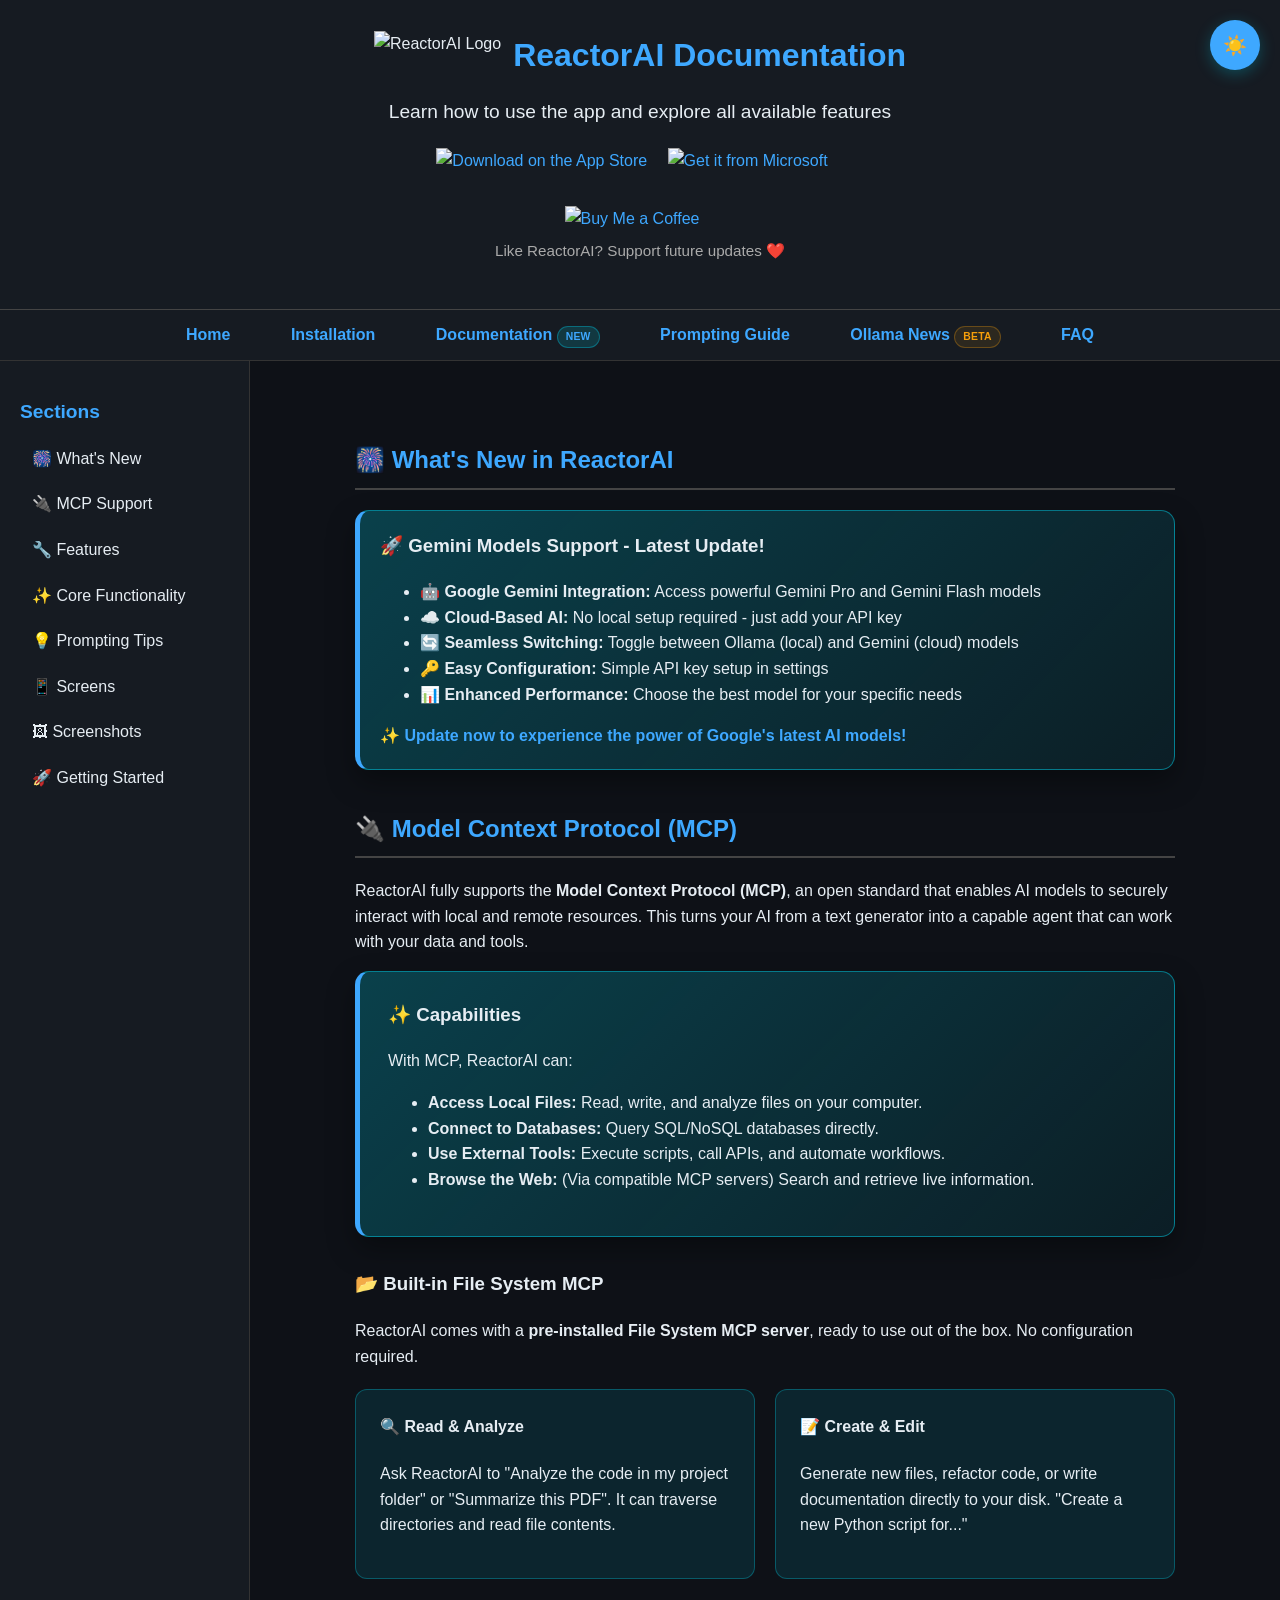
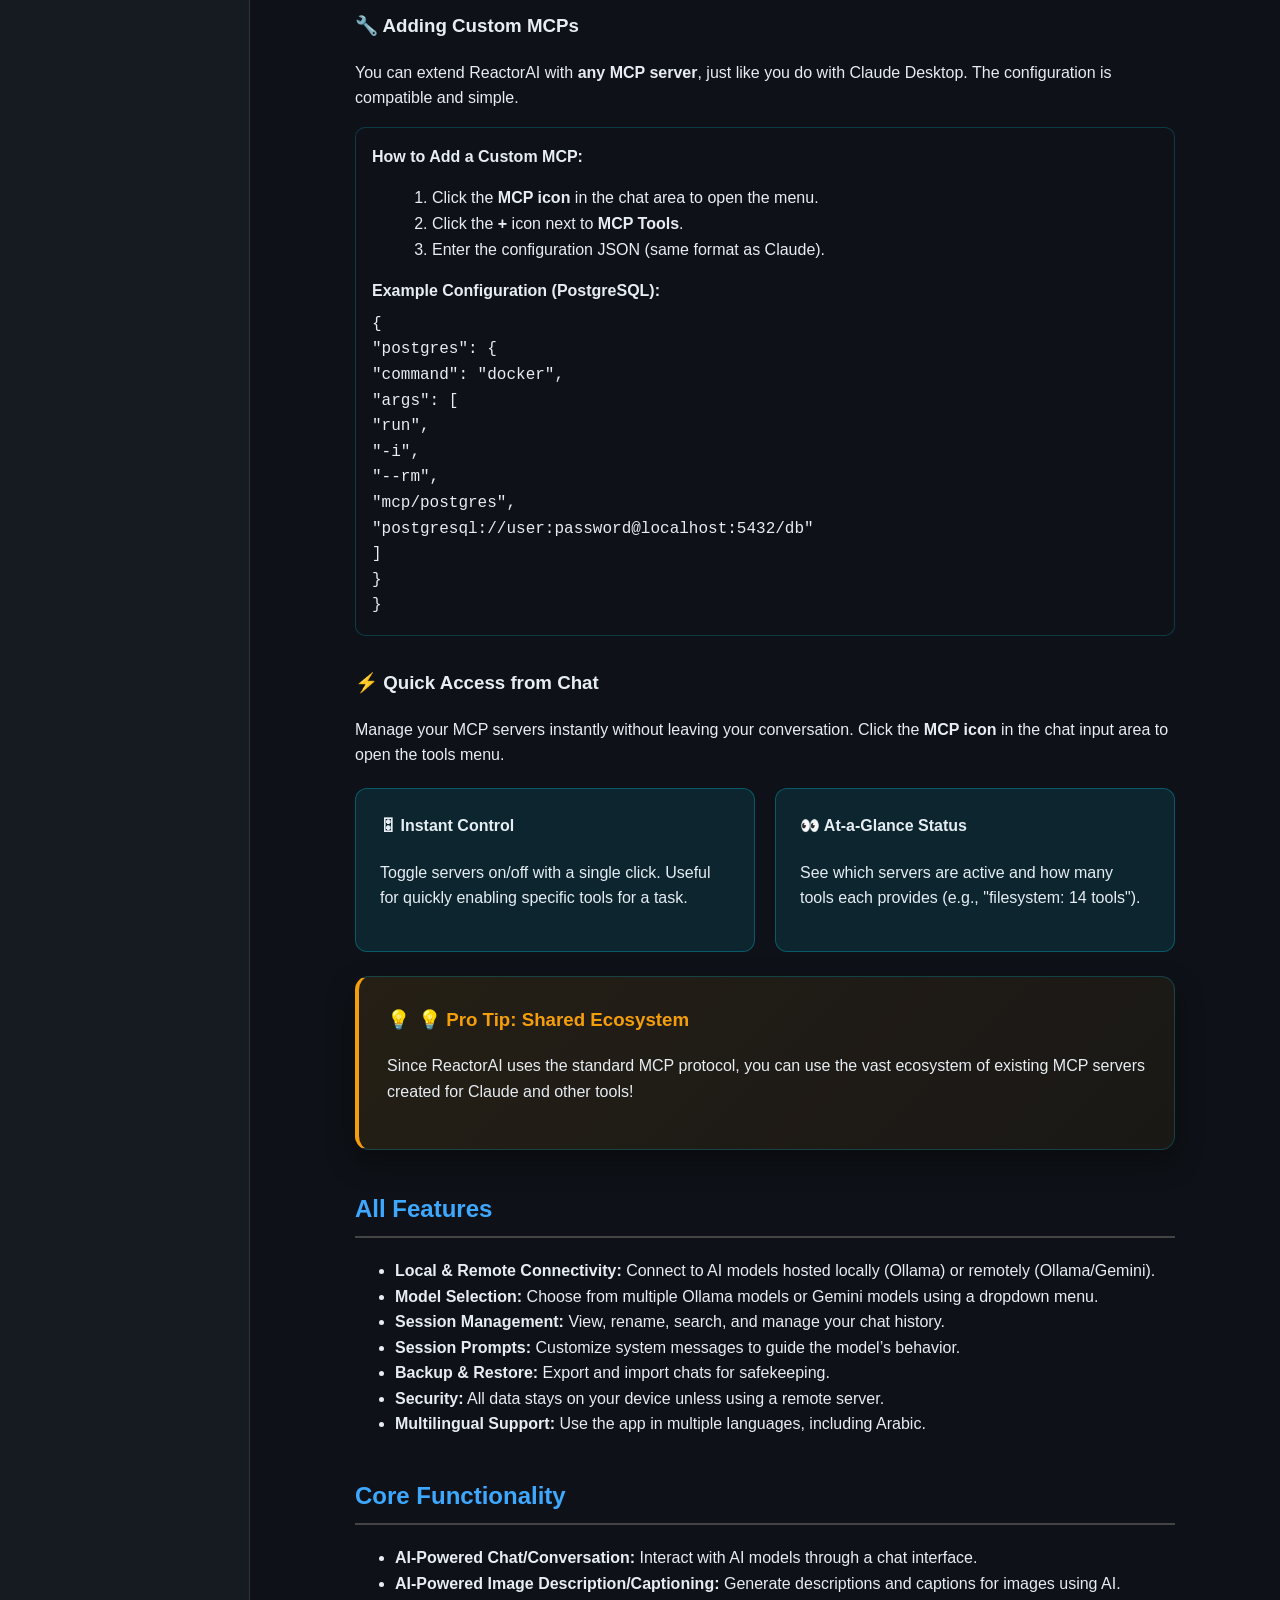
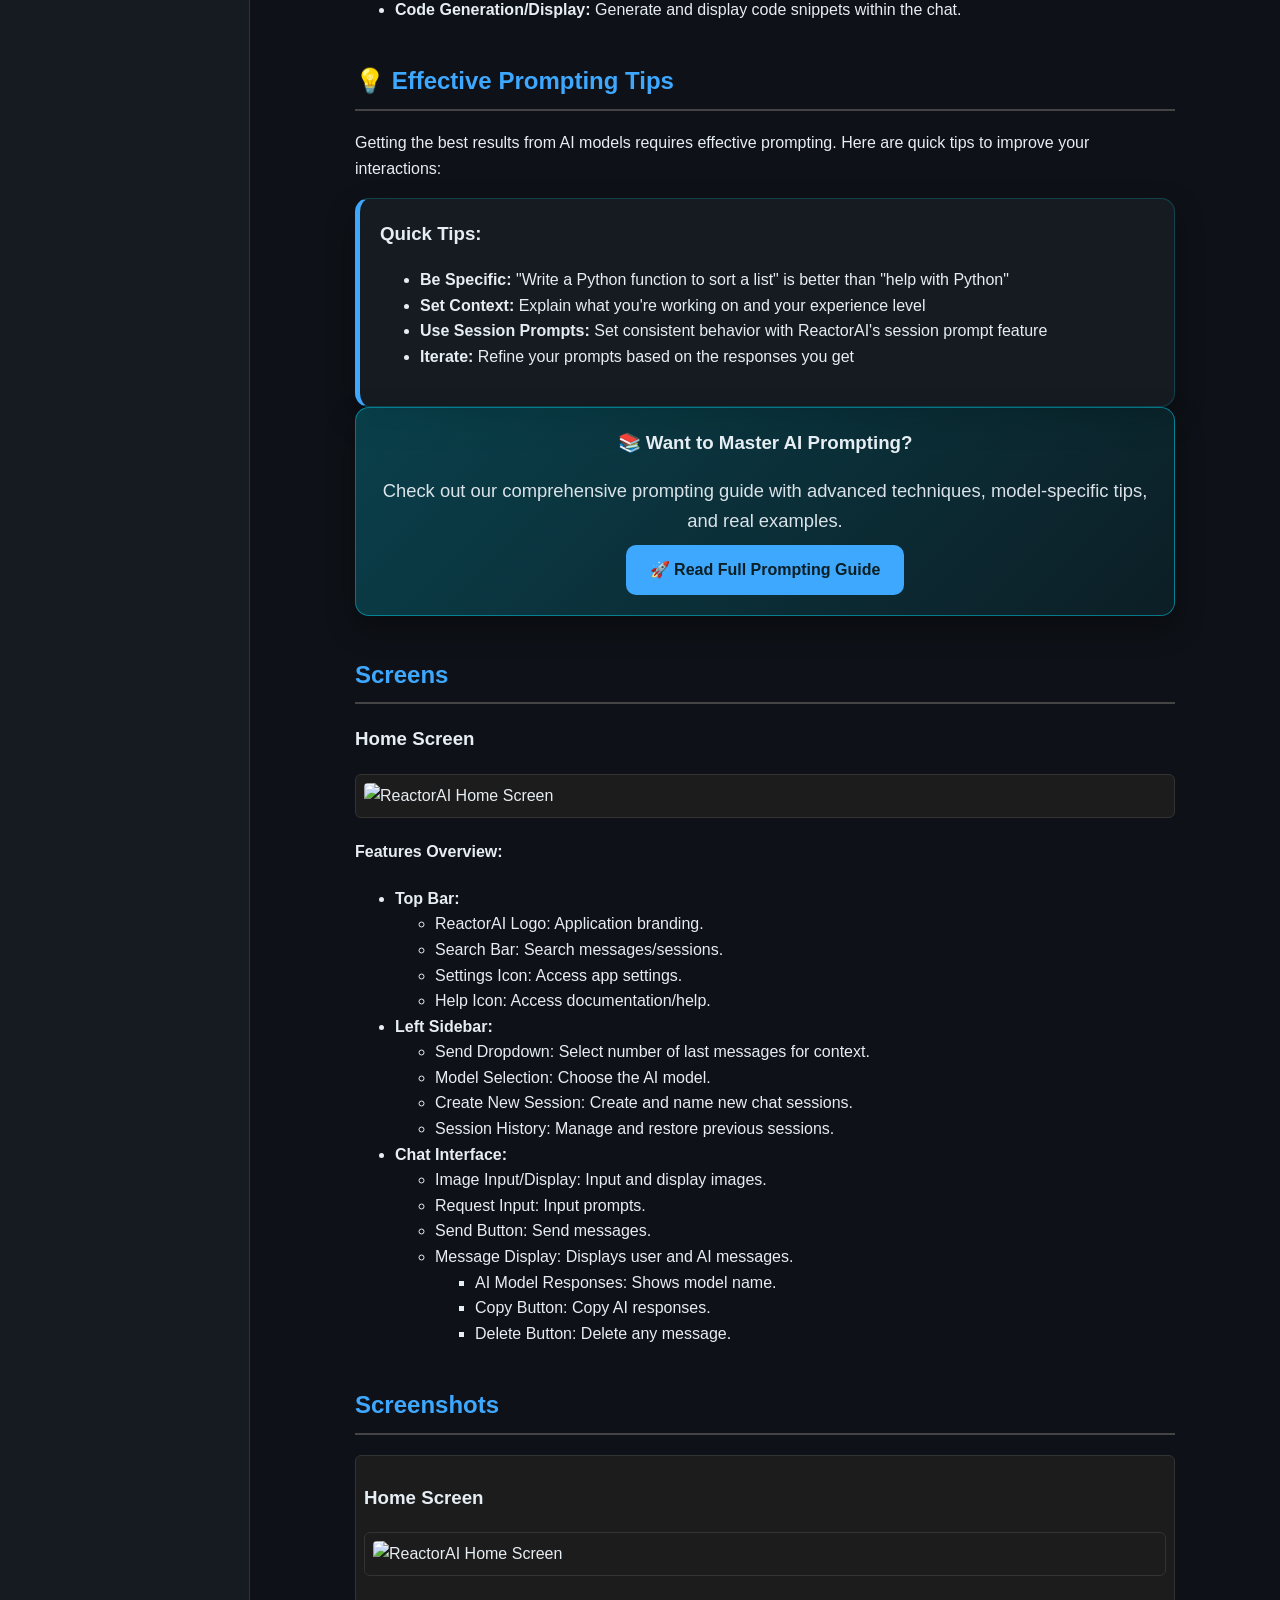
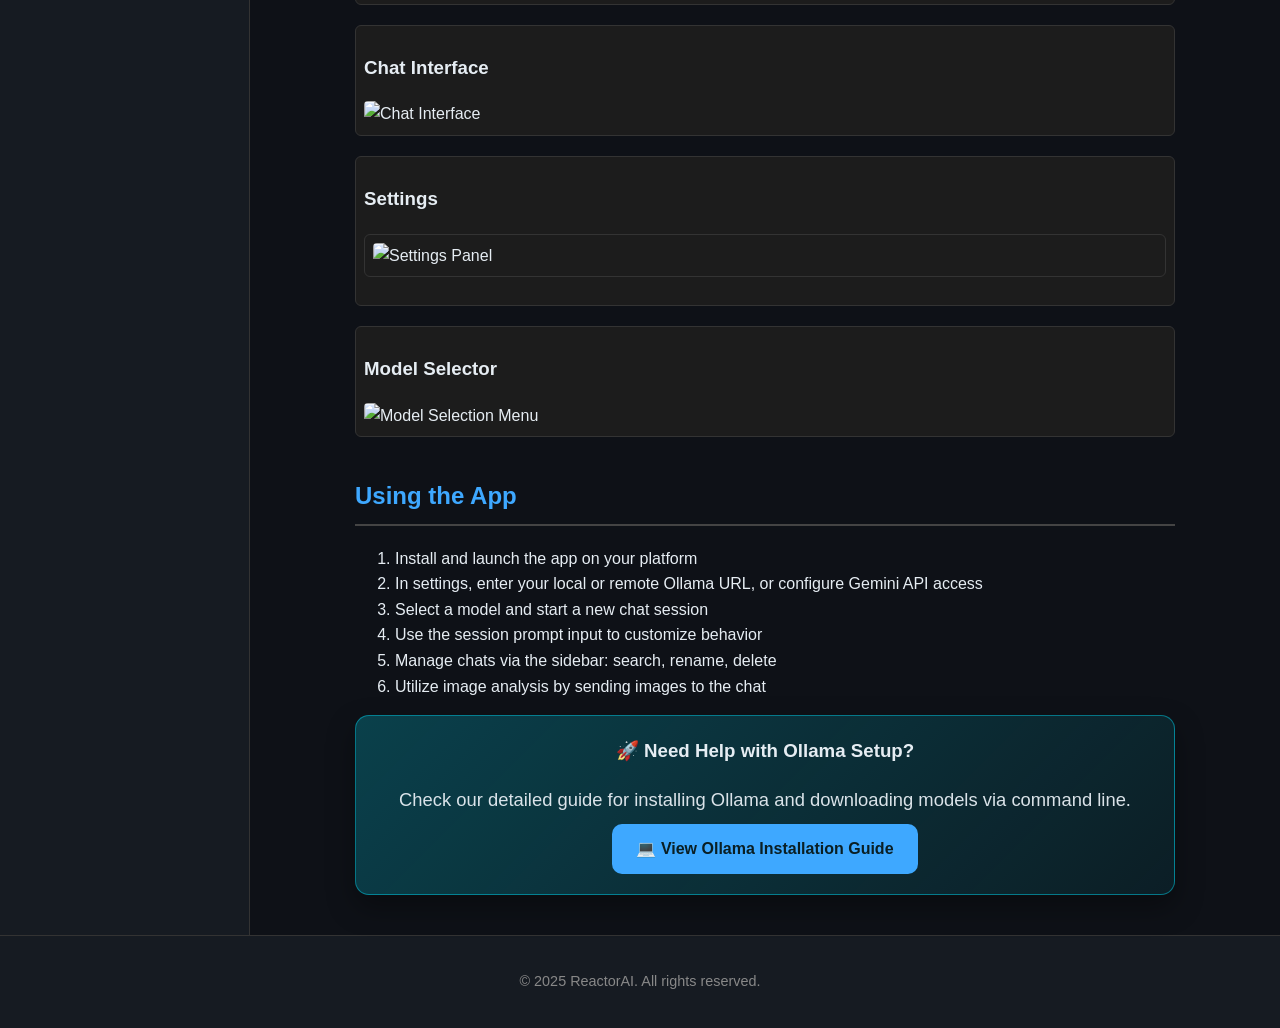
==== commit c5747d50: "documenttation updated" ====
--- a/docs/documentation.html
+++ b/docs/documentation.html
@@ -1,38 +1,42 @@
-<!DOCTYPE html>
 <!DOCTYPE html>
 <html lang="en">
+
 <head>
   <meta charset="UTF-8" />
   <meta name="viewport" content="width=device-width, initial-scale=1.0" />
   <title>Documentation – ReactorAI</title>
   <link rel="stylesheet" href="style.css" />
-  <link rel="canonical" href="https://appbigas.com/documentation.html" />
+  <link rel="canonical" href="https://reactoraiapp.com/documentation.html" />
 
   <!-- ✅ SEO Meta -->
-  <meta name="description" content="Complete documentation for ReactorAI: features, usage, screenshots, and tips for using Ollama and Gemini models locally or remotely. Coming soon: Model Context Protocol (MCP) support." />
-  <meta name="keywords" content="ReactorAI documentation, Ollama app help, Gemini app help, MCP support, Model Context Protocol, ReactorAI guide, Ollama client usage, Gemini client usage, macOS AI app, Windows AI app, iOS chat AI" />
+  <meta name="description"
+    content="Complete documentation for ReactorAI: features, usage, screenshots, and tips for using Ollama and Gemini models locally or remotely. Coming soon: Model Context Protocol (MCP) support." />
+  <meta name="keywords"
+    content="ReactorAI documentation, Ollama app help, Gemini app help, MCP support, Model Context Protocol, ReactorAI guide, Ollama client usage, Gemini client usage, macOS AI app, Windows AI app, iOS chat AI" />
   <meta name="author" content="ReactorAI Team" />
   <meta name="robots" content="index, follow" />
 
   <!-- ✅ Social Meta -->
   <meta property="og:title" content="ReactorAI Documentation – Guide for Ollama & Gemini Users" />
-  <meta property="og:description" content="Browse the full guide to use ReactorAI with Ollama and Gemini on macOS, iOS, and Windows. Features, screenshots, and how-tos included." />
-  <meta property="og:image" content="https://appbigas.com/images/home_screen.png" />
-  <meta property="og:url" content="https://appbigas.com/documentation.html" />
+  <meta property="og:description"
+    content="Browse the full guide to use ReactorAI with Ollama and Gemini on macOS, iOS, and Windows. Features, screenshots, and how-tos included." />
+  <meta property="og:image" content="https://reactoraiapp.com/images/home_screen.png" />
+  <meta property="og:url" content="https://reactoraiapp.com/documentation.html" />
   <meta property="og:type" content="website" />
 
   <!-- ✅ Twitter Card -->
   <meta name="twitter:card" content="summary_large_image" />
   <meta name="twitter:title" content="ReactorAI – Full Documentation" />
-  <meta name="twitter:description" content="ReactorAI full user guide to connect and chat with Ollama and Gemini AI models on all platforms." />
-  <meta name="twitter:image" content="https://appbigas.com/images/home_screen.png" />
+  <meta name="twitter:description"
+    content="ReactorAI full user guide to connect and chat with Ollama and Gemini AI models on all platforms." />
+  <meta name="twitter:image" content="https://reactoraiapp.com/images/home_screen.png" />
   <meta property="og:image" content="https://reactorai.s3.amazonaws.com/logo.png" />
-<meta name="twitter:image" content="https://reactorai.s3.amazonaws.com/logo.png" />
+  <meta name="twitter:image" content="https://reactorai.s3.amazonaws.com/logo.png" />
   <!-- ✅ Google Analytics -->
   <script async src="https://www.googletagmanager.com/gtag/js?id=G-9H9MF1VFSR"></script>
   <script>
     window.dataLayer = window.dataLayer || [];
-    function gtag(){dataLayer.push(arguments);}
+    function gtag() { dataLayer.push(arguments); }
     gtag('js', new Date());
     gtag('config', 'G-9H9MF1VFSR');
   </script>
@@ -44,7 +48,7 @@
     "@type": "TechArticle",
     "headline": "ReactorAI Documentation - Complete User Guide",
     "description": "Complete documentation for ReactorAI: features, usage, screenshots, and tips for using Ollama and Gemini models locally or remotely.",
-    "url": "https://appbigas.com/documentation.html",
+    "url": "https://reactoraiapp.com/documentation.html",
     "datePublished": "2025-01-09",
     "dateModified": "2025-01-09",
     "author": {
@@ -84,6 +88,7 @@
       cursor: zoom-in;
       transition: transform 0.3s ease;
     }
+
     .screenshot img.zoomed {
       transform: scale(2);
       cursor: zoom-out;
@@ -101,6 +106,7 @@
     });
   </script>
 </head>
+
 <body>
   <script src="theme-toggle.js"></script>
   <header>
@@ -108,35 +114,37 @@
       <img src="https://reactorai.s3.amazonaws.com/logo.png" alt="ReactorAI Logo" style="height: 50px;" />
       <h1 style="margin: 0;">ReactorAI Documentation</h1>
     </div>
-    <p>Learn how to use the app and explore all available features</p>
+    <p style="font-size: 1.2em; margin: 16px 0 8px 0; font-weight: 500;">Learn how to use the app and explore all
+      available features</p>
+
+    <!-- Store Badges -->
     <div class="store-links">
-        <a href="https://apps.apple.com/eg/app/reactorai/id6739567267" target="_blank" rel="noopener">
-          <img src="https://tools.applemediaservices.com/api/badges/download-on-the-app-store/black/en-us?size=250x83"
-               alt="Download on the App Store"
-               style="height: 45px; margin-right: 16px;" />
-        </a>
-        <a href="https://apps.microsoft.com/store/detail/9NLWPTD23PG0" target="_blank" rel="noopener">
-          <img src="https://developer.microsoft.com/store/badges/images/English_get-it-from-MS.png"
-               alt="Get it from Microsoft"
-               style="height: 45px;" />
-        </a>
-        <div style="margin-top: 20px;">
-          <a href="https://www.buymeacoffee.com/ayman3000" target="_blank" rel="noopener">
-            <img src="https://cdn.ko-fi.com/cdn/kofi5.png?v=3" alt="Buy Me a Coffee" style="height: 36px;" />
-          </a>
-          <p style="margin-top: 8px; font-size: 0.95em; color: #aaa;">
-            Like ReactorAI? Support future updates ❤️
-          </p>
-        </div>
-      </div>
+      <a href="https://apps.apple.com/eg/app/reactorai/id6739567267" target="_blank" rel="noopener">
+        <img src="https://tools.applemediaservices.com/api/badges/download-on-the-app-store/black/en-us?size=250x83"
+          alt="Download on the App Store" />
+      </a>
+      <a href="https://apps.microsoft.com/store/detail/9NLWPTD23PG0?cid=DevShareMCLPCB" target="_blank" rel="noopener">
+        <img src="https://developer.microsoft.com/store/badges/images/English_get-it-from-MS.png"
+          alt="Get it from Microsoft" />
+      </a>
+    </div>
+    <div class="store-links">
+      <a href="https://www.buymeacoffee.com/ayman3000" target="_blank" rel="noopener">
+        <img src="https://cdn.ko-fi.com/cdn/kofi5.png?v=3" alt="Buy Me a Coffee"
+          style="height: 36px; margin-top: 12px;" />
+      </a>
+      <p style="margin-top: 8px; font-size: 0.95em; color: #aaa;">
+        Like ReactorAI? Support future updates ❤️
+      </p>
+    </div>
   </header>
 
   <nav class="topnav">
     <a href="index.html">Home</a>
     <a href="installation.html">Installation</a>
-    <a href="documentation.html">Documentation <span class="badge badge--small">NEW</span></a>
+    <a href="documentation.html" class="active">Documentation <span class="badge badge--small">NEW</span></a>
     <a href="prompting-guide.html">Prompting Guide</a>
-    <a href="ollama-news.html">Ollama News <span class="badge badge--small">BETA</span></a>
+    <a href="ollama-news.html">Ollama News <span class="badge badge--small badge--warm">BETA</span></a>
     <a href="faq.html">FAQ</a>
   </nav>
 
@@ -144,7 +152,7 @@
     <aside>
       <h2>Sections</h2>
       <a href="#whats-new">🎆 What's New</a>
-      <a href="#coming-soon">🚀 Coming Soon</a>
+      <a href="#mcp">🔌 MCP Support</a>
       <a href="#features">🔧 Features</a>
       <a href="#core-functionality">✨ Core Functionality</a>
       <a href="#prompting-tips">💡 Prompting Tips</a>
@@ -166,43 +174,102 @@
             <li><strong>🔑 Easy Configuration:</strong> Simple API key setup in settings</li>
             <li><strong>📊 Enhanced Performance:</strong> Choose the best model for your specific needs</li>
           </ul>
-          <p class="card-highlight" style="margin-bottom: 0;">✨ Update now to experience the power of Google's latest AI models!</p>
-        </div>
-      </section>
-
-      <!-- 🚀 COMING SOON SECTION -->
-      <section>
-        <h2 id="coming-soon">🚀 Coming Soon: Model Context Protocol (MCP)</h2>
-        <div class="card card--accent card--border-accent card--compact">
-          <h3 class="card-subtitle">🤖 Model Context Protocol Integration - Next Major Update!</h3>
-          <p>ReactorAI will soon support MCP, allowing AI models to interact with external tools, databases, and systems in real-time.</p>
-
-          <h4 class="card-subtitle">📁 File System MCP (First Release):</h4>
+          <p class="card-highlight" style="margin-bottom: 0;">✨ Update now to experience the power of Google's latest AI
+            models!</p>
+        </div>
+      </section>
+
+      <!-- 🔌 MCP SECTION -->
+      <section>
+        <h2 id="mcp">🔌 Model Context Protocol (MCP)</h2>
+        <p>ReactorAI fully supports the <strong>Model Context Protocol (MCP)</strong>, an open standard that enables AI
+          models to securely interact with local and remote resources. This turns your AI from a text generator into a
+          capable agent that can work with your data and tools.</p>
+
+        <div class="card card--accent card--border-accent">
+          <h3 class="card-subtitle">✨ Capabilities</h3>
+          <p>With MCP, ReactorAI can:</p>
           <ul>
-            <li><strong>Local File Access:</strong> Let AI models read, write, and manage files on your system</li>
-            <li><strong>Directory Navigation:</strong> AI can browse folder structures and understand project layouts</li>
-            <li><strong>Code Analysis:</strong> Models can analyze entire codebases and provide contextual assistance</li>
-            <li><strong>Document Processing:</strong> Automatic reading and processing of text files, PDFs, and more</li>
+            <li><strong>Access Local Files:</strong> Read, write, and analyze files on your computer.</li>
+            <li><strong>Connect to Databases:</strong> Query SQL/NoSQL databases directly.</li>
+            <li><strong>Use External Tools:</strong> Execute scripts, call APIs, and automate workflows.</li>
+            <li><strong>Browse the Web:</strong> (Via compatible MCP servers) Search and retrieve live information.</li>
           </ul>
-
-          <h4 class="card-subtitle">🔧 Custom MCP Servers (Beta):</h4>
-          <ul style="margin-bottom: 15px;">
-            <li><strong>Connect Your Own MCP Servers:</strong> Add custom MCP implementations</li>
-            <li><strong>Database Integration:</strong> Connect AI to SQL databases, APIs, and web services</li>
-            <li><strong>Tool Ecosystem:</strong> Extend AI capabilities with specialized tools and services</li>
-            <li><strong>Developer Friendly:</strong> Easy configuration and management of MCP connections</li>
-          </ul>
-
-          <div class="note">
-            <p class="card-highlight" style="margin: 0;">⚠️ Beta Feature: Custom MCP servers will be available in beta for early testing and feedback.</p>
-          </div>
+        </div>
+
+        <h3 style="margin-top: 32px;">📂 Built-in File System MCP</h3>
+        <p>ReactorAI comes with a <strong>pre-installed File System MCP server</strong>, ready to use out of the box. No
+          configuration required.</p>
+
+        <div class="feature-grid">
+          <div class="feature-card">
+            <h4 class="card-subtitle">🔍 Read & Analyze</h4>
+            <p>Ask ReactorAI to "Analyze the code in my project folder" or "Summarize this PDF". It can traverse
+              directories and read file contents.</p>
+          </div>
+          <div class="feature-card">
+            <h4 class="card-subtitle">📝 Create & Edit</h4>
+            <p>Generate new files, refactor code, or write documentation directly to your disk. "Create a new Python
+              script for..."</p>
+          </div>
+        </div>
+
+        <h3 style="margin-top: 32px;">🔧 Adding Custom MCPs</h3>
+        <p>You can extend ReactorAI with <strong>any MCP server</strong>, just like you do with Claude Desktop. The
+          configuration is compatible and simple.</p>
+
+        <div class="code-block">
+          <h4 style="margin: 0 0 8px 0;">How to Add a Custom MCP:</h4>
+          <ol style="margin-left: 20px; margin-bottom: 16px;">
+            <li>Click the <strong>MCP icon</strong> in the chat area to open the menu.</li>
+            <li>Click the <strong>+</strong> icon next to <strong>MCP Tools</strong>.</li>
+            <li>Enter the configuration JSON (same format as Claude).</li>
+          </ol>
+
+          <p style="margin-bottom: 8px;"><strong>Example Configuration (PostgreSQL):</strong></p>
+          <code>{
+  "postgres": {
+    "command": "docker",
+    "args": [
+      "run",
+      "-i",
+      "--rm",
+      "mcp/postgres",
+      "postgresql://user:password@localhost:5432/db"
+    ]
+  }
+}</code>
+        </div>
+
+        <h3 style="margin-top: 32px;">⚡ Quick Access from Chat</h3>
+        <p>Manage your MCP servers instantly without leaving your conversation. Click the <strong>MCP icon</strong> in
+          the
+          chat input area to open the tools menu.</p>
+
+        <div class="feature-grid">
+          <div class="feature-card">
+            <h4 class="card-subtitle">🎛 Instant Control</h4>
+            <p>Toggle servers on/off with a single click. Useful for quickly enabling specific tools for a task.</p>
+          </div>
+          <div class="feature-card">
+            <h4 class="card-subtitle">👀 At-a-Glance Status</h4>
+            <p>See which servers are active and how many tools each provides (e.g., "filesystem: 14 tools").</p>
+          </div>
+        </div>
+
+        <div class="card card--tip" style="margin-top: 24px;">
+          <h3 class="card-title">💡 Pro Tip: Shared Ecosystem</h3>
+          <p>Since ReactorAI uses the standard MCP protocol, you can use the vast ecosystem of existing MCP servers
+            created for Claude and other tools!</p>
         </div>
       </section>
       <section>
         <h2 id="features">All Features</h2>
         <ul>
-          <li><strong>Local & Remote Connectivity:</strong> Connect to AI models hosted locally (Ollama) or remotely (Ollama/Gemini).</li>
-          <li><strong>Model Selection:</strong> Choose from multiple Ollama models or Gemini models using a dropdown menu.</li>
+          <li><strong>Local & Remote Connectivity:</strong> Connect to AI models hosted locally (Ollama) or remotely
+            (Ollama/Gemini).</li>
+          <li><strong>Model Selection:</strong> Choose from multiple Ollama models or Gemini models using a dropdown
+            menu.</li>
           <li><strong>Session Management:</strong> View, rename, search, and manage your chat history.</li>
           <li><strong>Session Prompts:</strong> Customize system messages to guide the model’s behavior.</li>
           <li><strong>Backup & Restore:</strong> Export and import chats for safekeeping.</li>
@@ -213,30 +280,35 @@
 
       <section>
         <h2 id="core-functionality">Core Functionality</h2>
-          <ul>
-            <li><strong>AI-Powered Chat/Conversation:</strong> Interact with AI models through a chat interface.</li>
-            <li><strong>AI-Powered Image Description/Captioning:</strong> Generate descriptions and captions for images using AI.</li>
-             <li><strong>Code Generation/Display:</strong> Generate and display code snippets within the chat.</li>
-          </ul>
+        <ul>
+          <li><strong>AI-Powered Chat/Conversation:</strong> Interact with AI models through a chat interface.</li>
+          <li><strong>AI-Powered Image Description/Captioning:</strong> Generate descriptions and captions for images
+            using AI.</li>
+          <li><strong>Code Generation/Display:</strong> Generate and display code snippets within the chat.</li>
+        </ul>
       </section>
 
       <section>
         <h2 id="prompting-tips">💡 Effective Prompting Tips</h2>
-        <p>Getting the best results from AI models requires effective prompting. Here are quick tips to improve your interactions:</p>
-        
+        <p>Getting the best results from AI models requires effective prompting. Here are quick tips to improve your
+          interactions:</p>
+
         <div class="card card--compact card--border-accent">
           <h3 class="card-subtitle">Quick Tips:</h3>
           <ul>
-            <li><strong>Be Specific:</strong> "Write a Python function to sort a list" is better than "help with Python"</li>
+            <li><strong>Be Specific:</strong> "Write a Python function to sort a list" is better than "help with Python"
+            </li>
             <li><strong>Set Context:</strong> Explain what you're working on and your experience level</li>
-            <li><strong>Use Session Prompts:</strong> Set consistent behavior with ReactorAI's session prompt feature</li>
+            <li><strong>Use Session Prompts:</strong> Set consistent behavior with ReactorAI's session prompt feature
+            </li>
             <li><strong>Iterate:</strong> Refine your prompts based on the responses you get</li>
           </ul>
         </div>
 
         <div class="card card--accent card--centered card--compact">
           <h3 class="card-subtitle">📚 Want to Master AI Prompting?</h3>
-          <p class="card-lede">Check out our comprehensive prompting guide with advanced techniques, model-specific tips, and real examples.</p>
+          <p class="card-lede">Check out our comprehensive prompting guide with advanced techniques, model-specific
+            tips, and real examples.</p>
           <a href="prompting-guide.html" class="button" style="margin-top: 10px;">
             🚀 Read Full Prompting Guide
           </a>
@@ -255,31 +327,31 @@
           <h4>Features Overview:</h4>
           <ul>
             <li><strong>Top Bar:</strong></li>
+            <ul>
+              <li>ReactorAI Logo: Application branding.</li>
+              <li>Search Bar: Search messages/sessions.</li>
+              <li>Settings Icon: Access app settings.</li>
+              <li>Help Icon: Access documentation/help.</li>
+            </ul>
+            <li><strong>Left Sidebar:</strong></li>
+            <ul>
+              <li>Send Dropdown: Select number of last messages for context.</li>
+              <li>Model Selection: Choose the AI model.</li>
+              <li>Create New Session: Create and name new chat sessions.</li>
+              <li>Session History: Manage and restore previous sessions.</li>
+            </ul>
+            <li><strong>Chat Interface:</strong></li>
+            <ul>
+              <li>Image Input/Display: Input and display images.</li>
+              <li>Request Input: Input prompts.</li>
+              <li>Send Button: Send messages.</li>
+              <li>Message Display: Displays user and AI messages.</li>
               <ul>
-                <li>ReactorAI Logo: Application branding.</li>
-                <li>Search Bar: Search messages/sessions.</li>
-                <li>Settings Icon: Access app settings.</li>
-                <li>Help Icon: Access documentation/help.</li>
+                <li>AI Model Responses: Shows model name.</li>
+                <li>Copy Button: Copy AI responses.</li>
+                <li>Delete Button: Delete any message.</li>
               </ul>
-            <li><strong>Left Sidebar:</strong></li>
-              <ul>
-                <li>Send Dropdown: Select number of last messages for context.</li>
-                <li>Model Selection: Choose the AI model.</li>
-                <li>Create New Session: Create and name new chat sessions.</li>
-                <li>Session History: Manage and restore previous sessions.</li>
-              </ul>
-            <li><strong>Chat Interface:</strong></li>
-              <ul>
-                <li>Image Input/Display: Input and display images.</li>
-                <li>Request Input: Input prompts.</li>
-                <li>Send Button: Send messages.</li>
-                <li>Message Display: Displays user and AI messages.</li>
-                  <ul>
-                    <li>AI Model Responses: Shows model name.</li>
-                    <li>Copy Button: Copy AI responses.</li>
-                    <li>Delete Button: Delete any message.</li>
-                  </ul>
-              </ul>
+            </ul>
           </ul>
         </section>
 
@@ -319,10 +391,11 @@
           <li>Manage chats via the sidebar: search, rename, delete</li>
           <li>Utilize image analysis by sending images to the chat</li>
         </ol>
-        
+
         <div class="card card--accent card--centered card--compact">
           <h3 class="card-subtitle">🚀 Need Help with Ollama Setup?</h3>
-          <p class="card-lede">Check our detailed guide for installing Ollama and downloading models via command line.</p>
+          <p class="card-lede">Check our detailed guide for installing Ollama and downloading models via command line.
+          </p>
           <a href="installation.html#ollama-setup" class="button" style="margin-top: 10px;">
             💻 View Ollama Installation Guide
           </a>
@@ -335,4 +408,5 @@
     <p>&copy; 2025 ReactorAI. All rights reserved.</p>
   </footer>
 </body>
-</html>
+
+</html>
--- a/docs/style.css
+++ b/docs/style.css
@@ -1,505 +1,618 @@
 /* Global Variables */
 :root {
-    --bg-dark: #1e1e1e;
-    --bg-light: #2a2a2a;
-    --text-light: #eaeaea;
-    --accent: #00bcd4;
-    --link-color: #4fc3f7;
-    --link-hover: #81d4fa;
-  }
+  /* ===== BACKGROUNDS ===== */
+  --bg-dark: #0E1117;
+  --bg-light: #161B22;
+  --bg-tertiary: #1F242C;
+  --bg-code: #0D1117;
+
+  /* ===== BORDERS ===== */
+  --border-subtle: #1F242C;
+  --border-default: #30363D;
+  --border-emphasis: #3EA8FF;
+
+  /* ===== TEXT ===== */
+  --text-light: #E6EDF3;
+  --text-secondary: #6A7380;
+  --text-tertiary: #484F58;
+  --text-code: #CDE7FF;
+
+  /* ===== BRAND COLORS ===== */
+  --accent: #3EA8FF;
+  --color-primary: #3EA8FF;
+  --color-secondary: #2ED3C6;
+  --link-color: #3EA8FF;
+  --link-hover: #5BB8FF;
+
+  /* ===== SEMANTIC COLORS ===== */
+  --color-success: #10B981;
+  --color-success-bg: rgba(16, 185, 129, 0.1);
+  --color-success-border: rgba(16, 185, 129, 0.3);
+
+  --color-warning: #F59E0B;
+  --color-warning-bg: rgba(245, 158, 11, 0.1);
+  --color-warning-border: rgba(245, 158, 11, 0.3);
+
+  --color-error: #EF4444;
+  --color-error-bg: rgba(239, 68, 68, 0.1);
+  --color-error-border: rgba(239, 68, 68, 0.3);
+
+  --color-info: #3EA8FF;
+  --color-info-bg: rgba(62, 168, 255, 0.1);
+  --color-info-border: rgba(62, 168, 255, 0.3);
+
+  /* ===== TRANSPARENCIES ===== */
+  --primary-alpha-10: rgba(62, 168, 255, 0.1);
+  --primary-alpha-20: rgba(62, 168, 255, 0.2);
+  --primary-alpha-30: rgba(62, 168, 255, 0.3);
+  --secondary-alpha-10: rgba(46, 211, 198, 0.1);
+  --secondary-alpha-20: rgba(46, 211, 198, 0.2);
+
+  /* ===== GRADIENTS ===== */
+  --gradient-primary: linear-gradient(135deg, #3EA8FF 0%, #2ED3C6 100%);
+  --gradient-accent: linear-gradient(135deg,
+      rgba(62, 168, 255, 0.28) 0%,
+      rgba(46, 211, 198, 0.28) 100%);
+
+  /* ===== SHADOWS ===== */
+  --shadow-sm: 0 1px 2px rgba(0, 0, 0, 0.3);
+  --shadow-md: 0 4px 8px rgba(0, 0, 0, 0.4);
+  --shadow-lg: 0 12px 24px rgba(0, 0, 0, 0.5);
+  --shadow-primary: 0 8px 16px rgba(62, 168, 255, 0.3);
+  --shadow-secondary: 0 8px 16px rgba(46, 211, 198, 0.3);
+}
 
 /* Light theme variables */
 [data-theme="light"] {
-    --bg-dark: #ffffff;
-    --bg-light: #f5f5f5;
-    --text-light: #333333;
-    --accent: #00bcd4;
-    --link-color: #0288d1;
-    --link-hover: #0277bd;
+  --bg-dark: #FFFFFF;
+  --bg-light: #F6F8FA;
+  --bg-tertiary: #EAEEF2;
+  --bg-code: #F6F8FA;
+
+  --border-subtle: #D0D7DE;
+  --border-default: #D0D7DE;
+  --border-emphasis: #3EA8FF;
+
+  --text-light: #1F2328;
+  --text-secondary: #656D76;
+  --text-tertiary: #8C959F;
+  --text-code: #0550AE;
+
+  --accent: #3EA8FF;
+  --color-primary: #3EA8FF;
+  --color-secondary: #2ED3C6;
+  --link-color: #0288d1;
+  --link-hover: #0277bd;
+
+  --shadow-sm: 0 1px 2px rgba(0, 0, 0, 0.1);
+  --shadow-md: 0 4px 8px rgba(0, 0, 0, 0.12);
+  --shadow-lg: 0 12px 24px rgba(0, 0, 0, 0.15);
 }
 
 /* Theme toggle button */
 .theme-toggle {
-    position: fixed;
-    top: 20px;
-    right: 20px;
-    background: var(--accent);
-    color: white;
-    border: none;
-    border-radius: 50%;
-    width: 50px;
-    height: 50px;
-    font-size: 1.2em;
-    cursor: pointer;
-    box-shadow: 0 4px 15px rgba(0, 188, 212, 0.3);
-    transition: all 0.3s ease;
-    z-index: 1000;
-    display: flex;
-    align-items: center;
-    justify-content: center;
+  position: fixed;
+  top: 20px;
+  right: 20px;
+  background: var(--accent);
+  color: white;
+  border: none;
+  border-radius: 50%;
+  width: 50px;
+  height: 50px;
+  font-size: 1.2em;
+  cursor: pointer;
+  box-shadow: 0 4px 15px rgba(0, 188, 212, 0.3);
+  transition: all 0.3s ease;
+  z-index: 1000;
+  display: flex;
+  align-items: center;
+  justify-content: center;
 }
 
 .theme-toggle:hover {
-    transform: scale(1.1);
-    box-shadow: 0 6px 20px rgba(0, 188, 212, 0.4);
-}
-  
-  * {
-    box-sizing: border-box;
+  transform: scale(1.1);
+  box-shadow: 0 6px 20px rgba(0, 188, 212, 0.4);
+}
+
+* {
+  box-sizing: border-box;
+}
+
+body {
+  font-family: -apple-system, BlinkMacSystemFont, 'Segoe UI', Roboto, Oxygen, Ubuntu, Cantarell, 'Open Sans', 'Helvetica Neue', sans-serif;
+  line-height: 1.6;
+  margin: 0;
+  padding: 0;
+  background-color: var(--bg-dark);
+  color: var(--text-light);
+  /* Smooth transitions for theme changes */
+  transition: background-color 0.3s ease, color 0.3s ease;
+}
+
+header {
+  background-color: var(--bg-light);
+  color: var(--text-light);
+  padding: 30px 40px;
+  border-bottom: 1px solid #444;
+  text-align: center;
+  transition: background-color 0.3s ease, border-color 0.3s ease;
+}
+
+[data-theme="light"] header {
+  border-bottom-color: #ddd;
+}
+
+header h1 {
+  margin: 0;
+  color: var(--accent);
+  font-size: 2em;
+}
+
+.store-links {
+  margin-top: 20px;
+  text-align: center;
+}
+
+.store-links img {
+  height: 45px;
+  margin-right: 16px;
+}
+
+.topnav {
+  background: var(--bg-light);
+  padding: 12px 40px;
+  border-bottom: 1px solid #333;
+  text-align: center;
+  transition: background-color 0.3s ease, border-color 0.3s ease;
+}
+
+[data-theme="light"] .topnav {
+  border-bottom-color: #ddd;
+}
+
+.topnav a {
+  color: var(--link-color);
+  text-decoration: none;
+  margin: 0 16px;
+  font-weight: bold;
+  /* Smooth hover transitions */
+  transition: color 0.2s ease, text-shadow 0.2s ease;
+  padding: 8px 12px;
+  border-radius: 6px;
+}
+
+.topnav a:hover {
+  text-decoration: underline;
+  color: var(--link-hover);
+  /* Subtle glow effect */
+  text-shadow: 0 0 8px rgba(129, 212, 250, 0.3);
+}
+
+.container {
+  display: flex;
+  flex-direction: row;
+  min-height: 100vh;
+}
+
+aside {
+  width: 250px;
+  background: var(--bg-light);
+  border-right: 1px solid #333;
+  padding: 20px;
+  transition: background-color 0.3s ease, border-color 0.3s ease;
+}
+
+[data-theme="light"] aside {
+  border-right-color: #ddd;
+}
+
+aside h2 {
+  color: var(--accent);
+  font-size: 1.2em;
+  margin-bottom: 12px;
+}
+
+aside a {
+  display: block;
+  color: var(--text-light);
+  margin: 8px 0;
+  text-decoration: none;
+  /* Smooth transitions for sidebar links */
+  transition: color 0.2s ease, padding-left 0.2s ease, background-color 0.2s ease;
+  padding: 6px 12px;
+  border-radius: 4px;
+}
+
+aside a:hover {
+  text-decoration: underline;
+  color: var(--link-hover);
+  /* Slide effect and background highlight */
+  padding-left: 20px;
+  background-color: rgba(79, 195, 247, 0.1);
+}
+
+main {
+  flex: 1;
+  padding: 40px;
+  max-width: 900px;
+  margin: 0 auto;
+}
+
+main h2 {
+  color: var(--accent);
+  border-bottom: 2px solid #444;
+  padding-bottom: 8px;
+  margin-top: 40px;
+  transition: border-color 0.3s ease;
+}
+
+[data-theme="light"] main h2 {
+  border-bottom-color: #ddd;
+}
+
+.card {
+  background: var(--bg-light);
+  border-radius: 14px;
+  padding: 28px;
+  border: 1px solid rgba(0, 188, 212, 0.25);
+  box-shadow: 0 12px 28px rgba(0, 0, 0, 0.35);
+  transition: transform 0.3s ease, box-shadow 0.3s ease,
+    border-color 0.3s ease, background-color 0.3s ease;
+}
+
+.card:hover {
+  transform: translateY(-3px);
+  box-shadow: 0 18px 36px rgba(0, 0, 0, 0.4);
+  border-color: rgba(0, 188, 212, 0.45);
+}
+
+[data-theme="light"] .card {
+  background: var(--bg-light);
+  border: 1px solid rgba(0, 188, 212, 0.3);
+  box-shadow: 0 14px 32px rgba(0, 188, 212, 0.14);
+}
+
+.card--accent {
+  background: linear-gradient(135deg,
+      rgba(0, 188, 212, 0.28),
+      rgba(0, 188, 212, 0.08));
+  border-color: rgba(0, 188, 212, 0.55);
+  color: var(--text-light);
+}
+
+[data-theme="light"] .card--accent {
+  background: linear-gradient(135deg,
+      rgba(0, 188, 212, 0.2),
+      rgba(0, 188, 212, 0.05));
+}
+
+.card--centered {
+  text-align: center;
+}
+
+.card--compact {
+  padding: 20px;
+}
+
+.card--border-accent {
+  border-left: 5px solid var(--accent);
+}
+
+.card .card-title {
+  margin-top: 0;
+  border-bottom: none;
+  padding-bottom: 0;
+}
+
+.card--accent .card-title {
+  color: var(--text-light);
+  text-shadow: 0 2px 6px rgba(0, 0, 0, 0.35);
+}
+
+.card-lede {
+  font-size: 1.15em;
+  font-weight: 500;
+  margin-bottom: 0;
+}
+
+.card--accent .card-lede {
+  color: var(--text-light);
+  opacity: 0.95;
+}
+
+.badge-row {
+  margin-top: 24px;
+  display: flex;
+  gap: 12px;
+  justify-content: center;
+  flex-wrap: wrap;
+}
+
+.pill-group {
+  display: flex;
+  justify-content: center;
+  margin-bottom: 28px;
+}
+
+.card-subtitle {
+  margin-top: 0;
+}
+
+.card-highlight {
+  color: var(--accent);
+  font-weight: 700;
+}
+
+.note {
+  background: rgba(0, 188, 212, 0.12);
+  border-left: 4px solid var(--accent);
+  border-radius: 10px;
+  padding: 16px;
+  margin-top: 20px;
+}
+
+[data-theme="light"] .note {
+  background: rgba(0, 188, 212, 0.1);
+}
+
+.code-block {
+  background: var(--bg-dark);
+  border: 1px solid rgba(0, 188, 212, 0.25);
+  border-radius: 10px;
+  padding: 16px;
+  margin: 12px 0;
+  overflow-x: auto;
+}
+
+[data-theme="light"] .code-block {
+  background: #f0f8fa;
+  border-color: rgba(0, 188, 212, 0.3);
+}
+
+.code-block code {
+  display: block;
+  color: var(--text-light);
+  font-family: 'Courier New', Courier, monospace;
+  line-height: 1.6;
+  white-space: pre-line;
+}
+
+[data-theme="light"] .code-block code {
+  color: #0f2a30;
+}
+
+.card code {
+  color: var(--accent);
+  font-family: 'Courier New', Courier, monospace;
+  font-weight: 600;
+}
+
+.badge {
+  display: inline-block;
+  background: rgba(0, 188, 212, 0.18);
+  color: var(--accent);
+  border: 1px solid rgba(0, 188, 212, 0.4);
+  font-size: 0.7em;
+  padding: 3px 10px;
+  border-radius: 999px;
+  font-weight: 600;
+  letter-spacing: 0.02em;
+}
+
+[data-theme="light"] .badge {
+  background: rgba(0, 188, 212, 0.15);
+  color: #006d7a;
+  border-color: rgba(0, 188, 212, 0.35);
+}
+
+.badge--small {
+  font-size: 0.65em;
+  padding: 2px 8px;
+}
+
+.feature-badge {
+  display: inline-block;
+  background: rgba(0, 188, 212, 0.18);
+  color: var(--text-light);
+  border: 1px solid rgba(0, 188, 212, 0.35);
+  padding: 8px 16px;
+  border-radius: 22px;
+  font-weight: 600;
+  transition: transform 0.2s ease, background-color 0.3s ease,
+    border-color 0.3s ease;
+}
+
+.feature-badge:hover {
+  transform: scale(1.05);
+  background: rgba(0, 188, 212, 0.3);
+  border-color: rgba(0, 188, 212, 0.5);
+}
+
+.feature-card {
+  background: rgba(0, 188, 212, 0.12);
+  border: 1px solid rgba(0, 188, 212, 0.35);
+  border-radius: 12px;
+  padding: 24px;
+  transition: transform 0.2s ease, background-color 0.3s ease,
+    border-color 0.3s ease, box-shadow 0.3s ease;
+}
+
+.feature-card:hover {
+  transform: translateY(-3px);
+  background: rgba(0, 188, 212, 0.2);
+  border-color: rgba(0, 188, 212, 0.5);
+  box-shadow: 0 12px 22px rgba(0, 0, 0, 0.3);
+}
+
+[data-theme="light"] .feature-card {
+  background: rgba(0, 188, 212, 0.1);
+  border-color: rgba(0, 188, 212, 0.3);
+}
+
+.feature-grid {
+  display: grid;
+  grid-template-columns: repeat(auto-fit, minmax(250px, 1fr));
+  gap: 20px;
+  margin-top: 20px;
+}
+
+.pill {
+  display: inline-block;
+  background: rgba(0, 188, 212, 0.18);
+  color: var(--text-light);
+  padding: 12px 24px;
+  border-radius: 999px;
+  font-weight: 600;
+  border: 1px solid rgba(0, 188, 212, 0.4);
+  box-shadow: 0 8px 18px rgba(0, 0, 0, 0.28);
+}
+
+[data-theme="light"] .pill {
+  color: #005562;
+  background: rgba(0, 188, 212, 0.15);
+  border-color: rgba(0, 188, 212, 0.35);
+}
+
+.button {
+  display: inline-block;
+  background: var(--accent);
+  color: #0a1f24;
+  padding: 12px 24px;
+  border-radius: 10px;
+  font-weight: 600;
+  text-decoration: none;
+  transition: transform 0.2s ease, box-shadow 0.3s ease,
+    background-color 0.3s ease, color 0.3s ease;
+}
+
+.button:hover {
+  transform: translateY(-2px);
+  box-shadow: 0 10px 24px rgba(0, 188, 212, 0.35);
+  background: var(--link-hover);
+  color: #ffffff;
+}
+
+[data-theme="dark"] .button {
+  color: #0a1f24;
+}
+
+[data-theme="light"] .button {
+  color: #0a1f24;
+}
+
+.screenshot {
+  margin: 20px 0;
+  border: 1px solid #333;
+  background: #1c1c1c;
+  padding: 8px;
+  border-radius: 6px;
+  /* Smooth hover effects for screenshots */
+  transition: transform 0.2s ease,
+    box-shadow 0.2s ease,
+    border-color 0.2s ease,
+    background-color 0.3s ease;
+}
+
+/* Warm Accent Utilities */
+.text-warm {
+  color: var(--color-warning);
+}
+
+.bg-warm {
+  background-color: var(--color-warning-bg);
+}
+
+.border-warm {
+  border-color: var(--color-warning-border);
+}
+
+.badge--warm {
+  background-color: var(--color-warning-bg);
+  color: var(--color-warning);
+  border: 1px solid var(--color-warning-border);
+}
+
+/* Pro Tip Card */
+.card--tip {
+  background: linear-gradient(135deg, rgba(245, 158, 11, 0.1) 0%, rgba(245, 158, 11, 0.05) 100%);
+  border-left: 4px solid var(--color-warning);
+}
+
+.card--tip .card-title {
+  color: var(--color-warning);
+  display: flex;
+  align-items: center;
+  gap: 8px;
+}
+
+.card--tip .card-title::before {
+  content: "💡";
+}
+
+[data-theme="light"] .screenshot {
+  background: #f9f9f9;
+  border-color: #ddd;
+}
+
+.screenshot:hover {
+  transform: translateY(-2px);
+  box-shadow: 0 4px 20px rgba(0, 188, 212, 0.2);
+  border-color: var(--accent);
+}
+
+.screenshot img {
+  max-width: 100%;
+  height: auto;
+  border-radius: 4px;
+  display: block;
+  margin: 0 auto;
+}
+
+footer {
+  text-align: center;
+  padding: 20px;
+  font-size: 0.9em;
+  color: #888;
+  border-top: 1px solid #333;
+  background-color: var(--bg-light);
+  transition: background-color 0.3s ease, border-color 0.3s ease;
+}
+
+[data-theme="light"] footer {
+  border-top-color: #ddd;
+  color: #666;
+}
+
+a {
+  color: var(--link-color);
+  text-decoration: none;
+  /* Smooth transitions for all links */
+  transition: color 0.2s ease;
+}
+
+a:hover {
+  color: var(--link-hover);
+  text-decoration: underline;
+}
+
+@media (max-width: 768px) {
+  .container {
+    flex-direction: column;
   }
-  
-  body {
-    font-family: -apple-system, BlinkMacSystemFont, 'Segoe UI', Roboto, Oxygen, Ubuntu, Cantarell, 'Open Sans', 'Helvetica Neue', sans-serif;
-    line-height: 1.6;
-    margin: 0;
-    padding: 0;
-    background-color: var(--bg-dark);
-    color: var(--text-light);
-    /* Smooth transitions for theme changes */
-    transition: background-color 0.3s ease, color 0.3s ease;
+
+  aside {
+    width: 100%;
+    border-right: none;
+    border-bottom: 1px solid #333;
+    transition: border-color 0.3s ease;
   }
-  
-  header {
-    background-color: var(--bg-light);
-    color: var(--text-light);
-    padding: 30px 40px;
-    border-bottom: 1px solid #444;
-    text-align: center;
-    transition: background-color 0.3s ease, border-color 0.3s ease;
-  }
-
-  [data-theme="light"] header {
+
+  [data-theme="light"] aside {
     border-bottom-color: #ddd;
   }
-  
-  header h1 {
-    margin: 0;
-    color: var(--accent);
-    font-size: 2em;
-  }
-  
-  .store-links {
-    margin-top: 20px;
-    text-align: center;
-  }
-  
-  .store-links img {
-    height: 45px;
-    margin-right: 16px;
-  }
-  
-  .topnav {
-    background: var(--bg-light);
-    padding: 12px 40px;
-    border-bottom: 1px solid #333;
-    text-align: center;
-    transition: background-color 0.3s ease, border-color 0.3s ease;
-  }
-
-  [data-theme="light"] .topnav {
-    border-bottom-color: #ddd;
-  }
-  
-  .topnav a {
-    color: var(--link-color);
-    text-decoration: none;
-    margin: 0 16px;
-    font-weight: bold;
-    /* Smooth hover transitions */
-    transition: color 0.2s ease, text-shadow 0.2s ease;
-    padding: 8px 12px;
-    border-radius: 6px;
-  }
-  
-  .topnav a:hover {
-    text-decoration: underline;
-    color: var(--link-hover);
-    /* Subtle glow effect */
-    text-shadow: 0 0 8px rgba(129, 212, 250, 0.3);
-  }
-  
-  .container {
-    display: flex;
-    flex-direction: row;
-    min-height: 100vh;
-  }
-  
-  aside {
-    width: 250px;
-    background: var(--bg-light);
-    border-right: 1px solid #333;
-    padding: 20px;
-    transition: background-color 0.3s ease, border-color 0.3s ease;
-  }
-
-  [data-theme="light"] aside {
-    border-right-color: #ddd;
-  }
-  
-  aside h2 {
-    color: var(--accent);
-    font-size: 1.2em;
-    margin-bottom: 12px;
-  }
-  
-  aside a {
-    display: block;
-    color: var(--text-light);
-    margin: 8px 0;
-    text-decoration: none;
-    /* Smooth transitions for sidebar links */
-    transition: color 0.2s ease, padding-left 0.2s ease, background-color 0.2s ease;
-    padding: 6px 12px;
-    border-radius: 4px;
-  }
-  
-  aside a:hover {
-    text-decoration: underline;
-    color: var(--link-hover);
-    /* Slide effect and background highlight */
-    padding-left: 20px;
-    background-color: rgba(79, 195, 247, 0.1);
-  }
-  
+
   main {
-    flex: 1;
-    padding: 40px;
-    max-width: 900px;
-    margin: 0 auto;
-  }
-  
-  main h2 {
-    color: var(--accent);
-    border-bottom: 2px solid #444;
-    padding-bottom: 8px;
-    margin-top: 40px;
-    transition: border-color 0.3s ease;
-  }
-
-  [data-theme="light"] main h2 {
-    border-bottom-color: #ddd;
-  }
-
-  .card {
-    background: var(--bg-light);
-    border-radius: 14px;
-    padding: 28px;
-    border: 1px solid rgba(0, 188, 212, 0.25);
-    box-shadow: 0 12px 28px rgba(0, 0, 0, 0.35);
-    transition: transform 0.3s ease, box-shadow 0.3s ease,
-                border-color 0.3s ease, background-color 0.3s ease;
-  }
-
-  .card:hover {
-    transform: translateY(-3px);
-    box-shadow: 0 18px 36px rgba(0, 0, 0, 0.4);
-    border-color: rgba(0, 188, 212, 0.45);
-  }
-
-  [data-theme="light"] .card {
-    background: var(--bg-light);
-    border: 1px solid rgba(0, 188, 212, 0.3);
-    box-shadow: 0 14px 32px rgba(0, 188, 212, 0.14);
-  }
-
-  .card--accent {
-    background: linear-gradient(135deg,
-      rgba(0, 188, 212, 0.28),
-      rgba(0, 188, 212, 0.08));
-    border-color: rgba(0, 188, 212, 0.55);
-    color: var(--text-light);
-  }
-
-  [data-theme="light"] .card--accent {
-    background: linear-gradient(135deg,
-      rgba(0, 188, 212, 0.2),
-      rgba(0, 188, 212, 0.05));
-  }
-
-  .card--centered {
-    text-align: center;
-  }
-
-  .card--compact {
     padding: 20px;
   }
-
-  .card--border-accent {
-    border-left: 5px solid var(--accent);
-  }
-
-  .card .card-title {
-    margin-top: 0;
-    border-bottom: none;
-    padding-bottom: 0;
-  }
-
-  .card--accent .card-title {
-    color: var(--text-light);
-    text-shadow: 0 2px 6px rgba(0, 0, 0, 0.35);
-  }
-
-  .card-lede {
-    font-size: 1.15em;
-    font-weight: 500;
-    margin-bottom: 0;
-  }
-
-  .card--accent .card-lede {
-    color: var(--text-light);
-    opacity: 0.95;
-  }
-
-  .badge-row {
-    margin-top: 24px;
-    display: flex;
-    gap: 12px;
-    justify-content: center;
-    flex-wrap: wrap;
-  }
-
-  .pill-group {
-    display: flex;
-    justify-content: center;
-    margin-bottom: 28px;
-  }
-
-  .card-subtitle {
-    margin-top: 0;
-  }
-
-  .card-highlight {
-    color: var(--accent);
-    font-weight: 700;
-  }
-
-  .note {
-    background: rgba(0, 188, 212, 0.12);
-    border-left: 4px solid var(--accent);
-    border-radius: 10px;
-    padding: 16px;
-    margin-top: 20px;
-  }
-
-  [data-theme="light"] .note {
-    background: rgba(0, 188, 212, 0.1);
-  }
-
-  .code-block {
-    background: var(--bg-dark);
-    border: 1px solid rgba(0, 188, 212, 0.25);
-    border-radius: 10px;
-    padding: 16px;
-    margin: 12px 0;
-    overflow-x: auto;
-  }
-
-  [data-theme="light"] .code-block {
-    background: #f0f8fa;
-    border-color: rgba(0, 188, 212, 0.3);
-  }
-
-  .code-block code {
-    display: block;
-    color: var(--text-light);
-    font-family: 'Courier New', Courier, monospace;
-    line-height: 1.6;
-    white-space: pre-line;
-  }
-
-  [data-theme="light"] .code-block code {
-    color: #0f2a30;
-  }
-
-  .card code {
-    color: var(--accent);
-    font-family: 'Courier New', Courier, monospace;
-    font-weight: 600;
-  }
-
-  .badge {
-    display: inline-block;
-    background: rgba(0, 188, 212, 0.18);
-    color: var(--accent);
-    border: 1px solid rgba(0, 188, 212, 0.4);
-    font-size: 0.7em;
-    padding: 3px 10px;
-    border-radius: 999px;
-    font-weight: 600;
-    letter-spacing: 0.02em;
-  }
-
-  [data-theme="light"] .badge {
-    background: rgba(0, 188, 212, 0.15);
-    color: #006d7a;
-    border-color: rgba(0, 188, 212, 0.35);
-  }
-
-  .badge--small {
-    font-size: 0.65em;
-    padding: 2px 8px;
-  }
-
-  .feature-badge {
-    display: inline-block;
-    background: rgba(0, 188, 212, 0.18);
-    color: var(--text-light);
-    border: 1px solid rgba(0, 188, 212, 0.35);
-    padding: 8px 16px;
-    border-radius: 22px;
-    font-weight: 600;
-    transition: transform 0.2s ease, background-color 0.3s ease,
-                border-color 0.3s ease;
-  }
-
-  .feature-badge:hover {
-    transform: scale(1.05);
-    background: rgba(0, 188, 212, 0.3);
-    border-color: rgba(0, 188, 212, 0.5);
-  }
-
-  .feature-card {
-    background: rgba(0, 188, 212, 0.12);
-    border: 1px solid rgba(0, 188, 212, 0.35);
-    border-radius: 12px;
-    padding: 24px;
-    transition: transform 0.2s ease, background-color 0.3s ease,
-                border-color 0.3s ease, box-shadow 0.3s ease;
-  }
-
-  .feature-card:hover {
-    transform: translateY(-3px);
-    background: rgba(0, 188, 212, 0.2);
-    border-color: rgba(0, 188, 212, 0.5);
-    box-shadow: 0 12px 22px rgba(0, 0, 0, 0.3);
-  }
-
-  [data-theme="light"] .feature-card {
-    background: rgba(0, 188, 212, 0.1);
-    border-color: rgba(0, 188, 212, 0.3);
-  }
-
-  .feature-grid {
-    display: grid;
-    grid-template-columns: repeat(auto-fit, minmax(250px, 1fr));
-    gap: 20px;
-    margin-top: 20px;
-  }
-
-  .pill {
-    display: inline-block;
-    background: rgba(0, 188, 212, 0.18);
-    color: var(--text-light);
-    padding: 12px 24px;
-    border-radius: 999px;
-    font-weight: 600;
-    border: 1px solid rgba(0, 188, 212, 0.4);
-    box-shadow: 0 8px 18px rgba(0, 0, 0, 0.28);
-  }
-
-  [data-theme="light"] .pill {
-    color: #005562;
-    background: rgba(0, 188, 212, 0.15);
-    border-color: rgba(0, 188, 212, 0.35);
-  }
-
-  .button {
-    display: inline-block;
-    background: var(--accent);
-    color: #0a1f24;
-    padding: 12px 24px;
-    border-radius: 10px;
-    font-weight: 600;
-    text-decoration: none;
-    transition: transform 0.2s ease, box-shadow 0.3s ease,
-                background-color 0.3s ease, color 0.3s ease;
-  }
-
-  .button:hover {
-    transform: translateY(-2px);
-    box-shadow: 0 10px 24px rgba(0, 188, 212, 0.35);
-    background: var(--link-hover);
-    color: #ffffff;
-  }
-
-  [data-theme="dark"] .button {
-    color: #0a1f24;
-  }
-
-  [data-theme="light"] .button {
-    color: #0a1f24;
-  }
-
-  .screenshot {
-    margin: 20px 0;
-    border: 1px solid #333;
-    background: #1c1c1c;
-    padding: 8px;
-    border-radius: 6px;
-    /* Smooth hover effects for screenshots */
-    transition: transform 0.2s ease, box-shadow 0.2s ease, border-color 0.2s ease, background-color 0.3s ease;
-  }
-
-  [data-theme="light"] .screenshot {
-    background: #f9f9f9;
-    border-color: #ddd;
-  }
-  
-  .screenshot:hover {
-    transform: translateY(-2px);
-    box-shadow: 0 4px 20px rgba(0, 188, 212, 0.2);
-    border-color: var(--accent);
-  }
-  
-  .screenshot img {
-    max-width: 100%;
-    height: auto;
-    border-radius: 4px;
-    display: block;
-    margin: 0 auto;
-  }
-  
-  footer {
-    text-align: center;
-    padding: 20px;
-    font-size: 0.9em;
-    color: #888;
-    border-top: 1px solid #333;
-    background-color: var(--bg-light);
-    transition: background-color 0.3s ease, border-color 0.3s ease;
-  }
-
-  [data-theme="light"] footer {
-    border-top-color: #ddd;
-    color: #666;
-  }
-  
-  a {
-    color: var(--link-color);
-    text-decoration: none;
-    /* Smooth transitions for all links */
-    transition: color 0.2s ease;
-  }
-  
-  a:hover {
-    color: var(--link-hover);
-    text-decoration: underline;
-  }
-  
-  @media (max-width: 768px) {
-    .container {
-      flex-direction: column;
-    }
-    aside {
-      width: 100%;
-      border-right: none;
-      border-bottom: 1px solid #333;
-      transition: border-color 0.3s ease;
-    }
-    [data-theme="light"] aside {
-      border-bottom-color: #ddd;
-    }
-    main {
-      padding: 20px;
-    }
-  }
+}
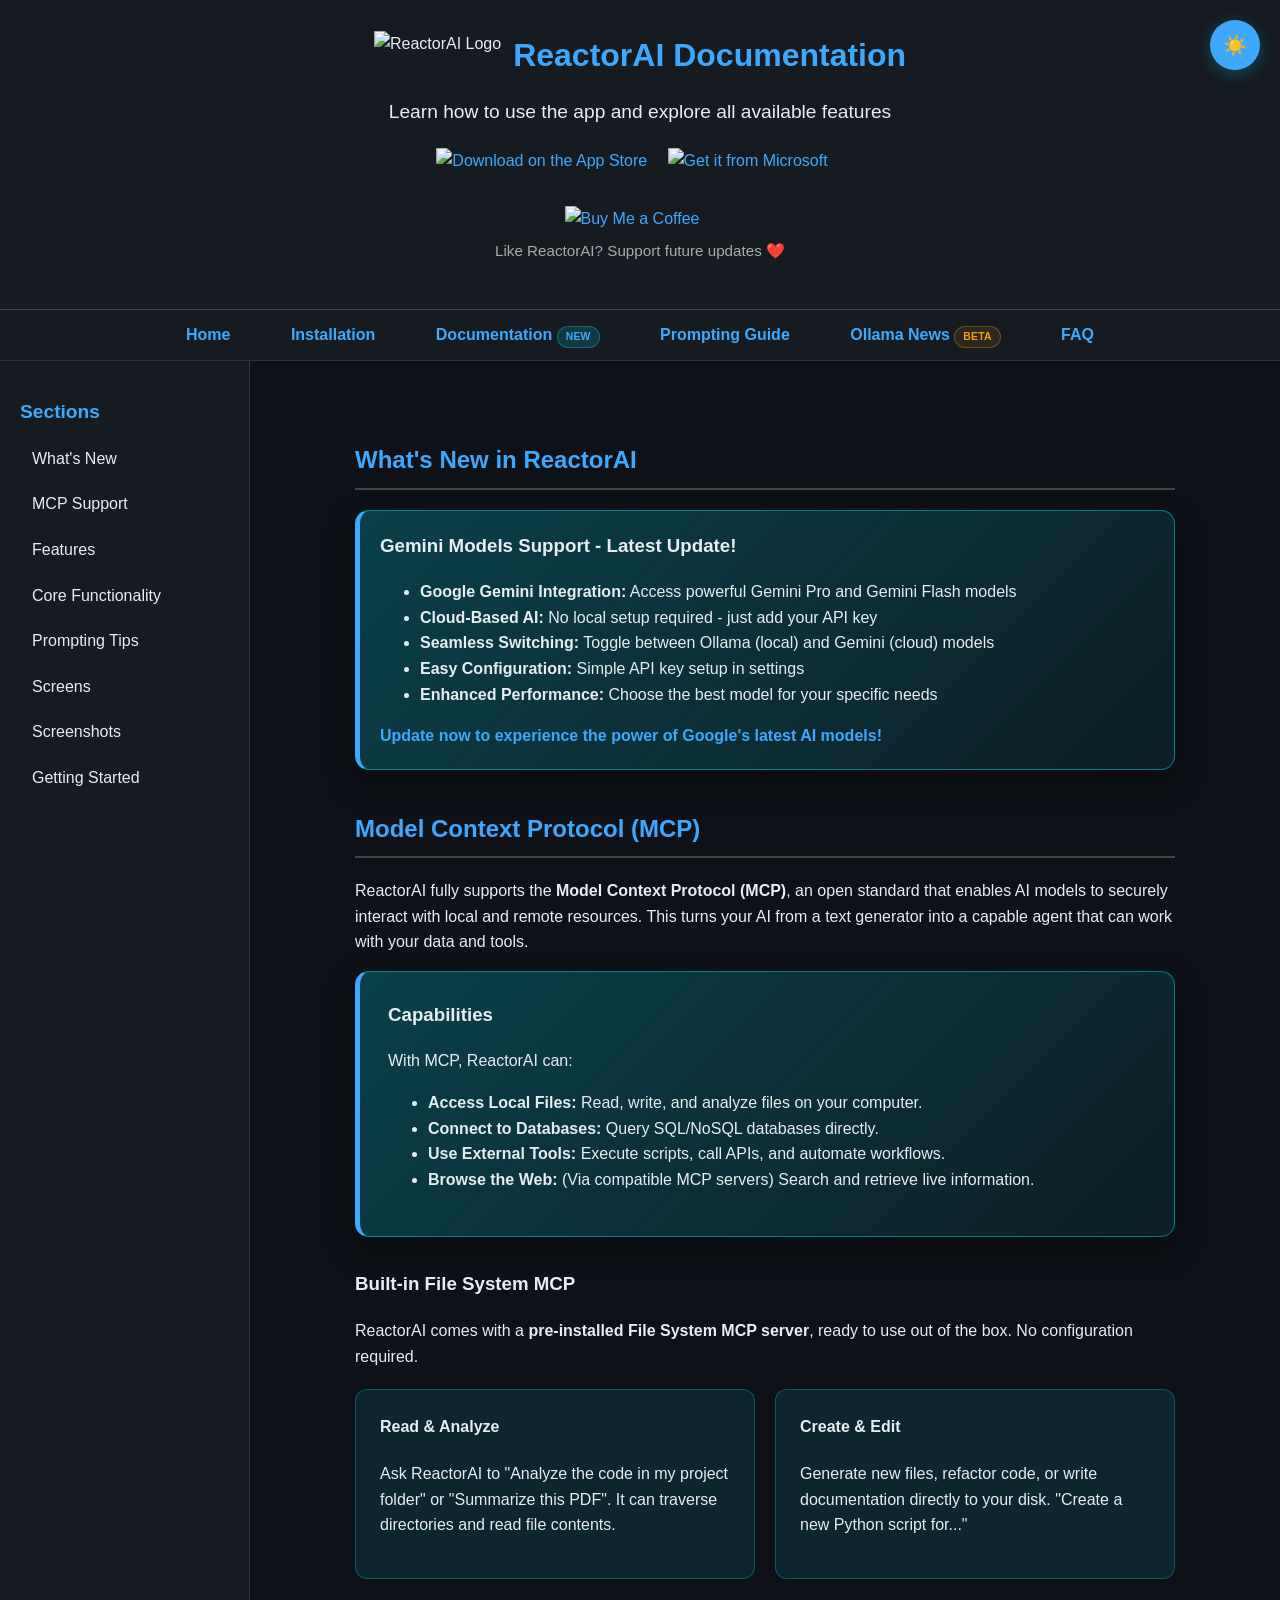
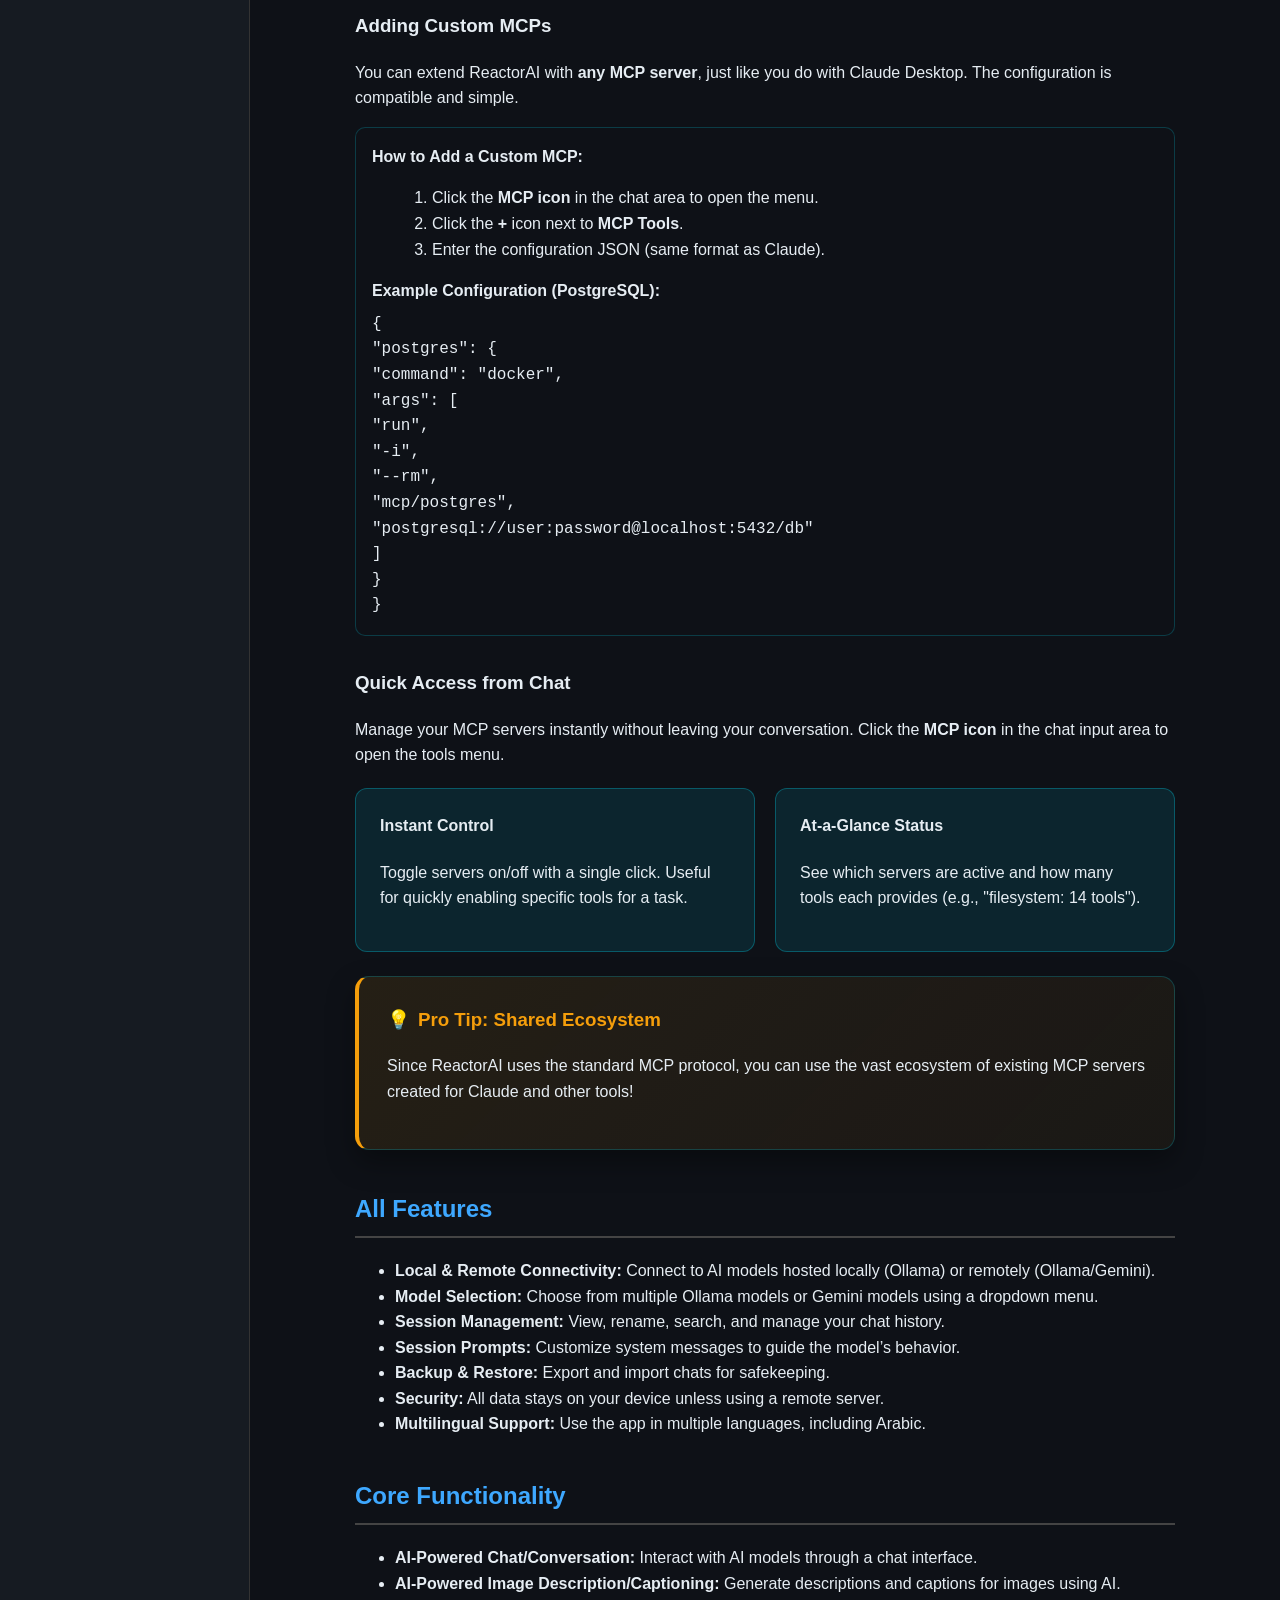
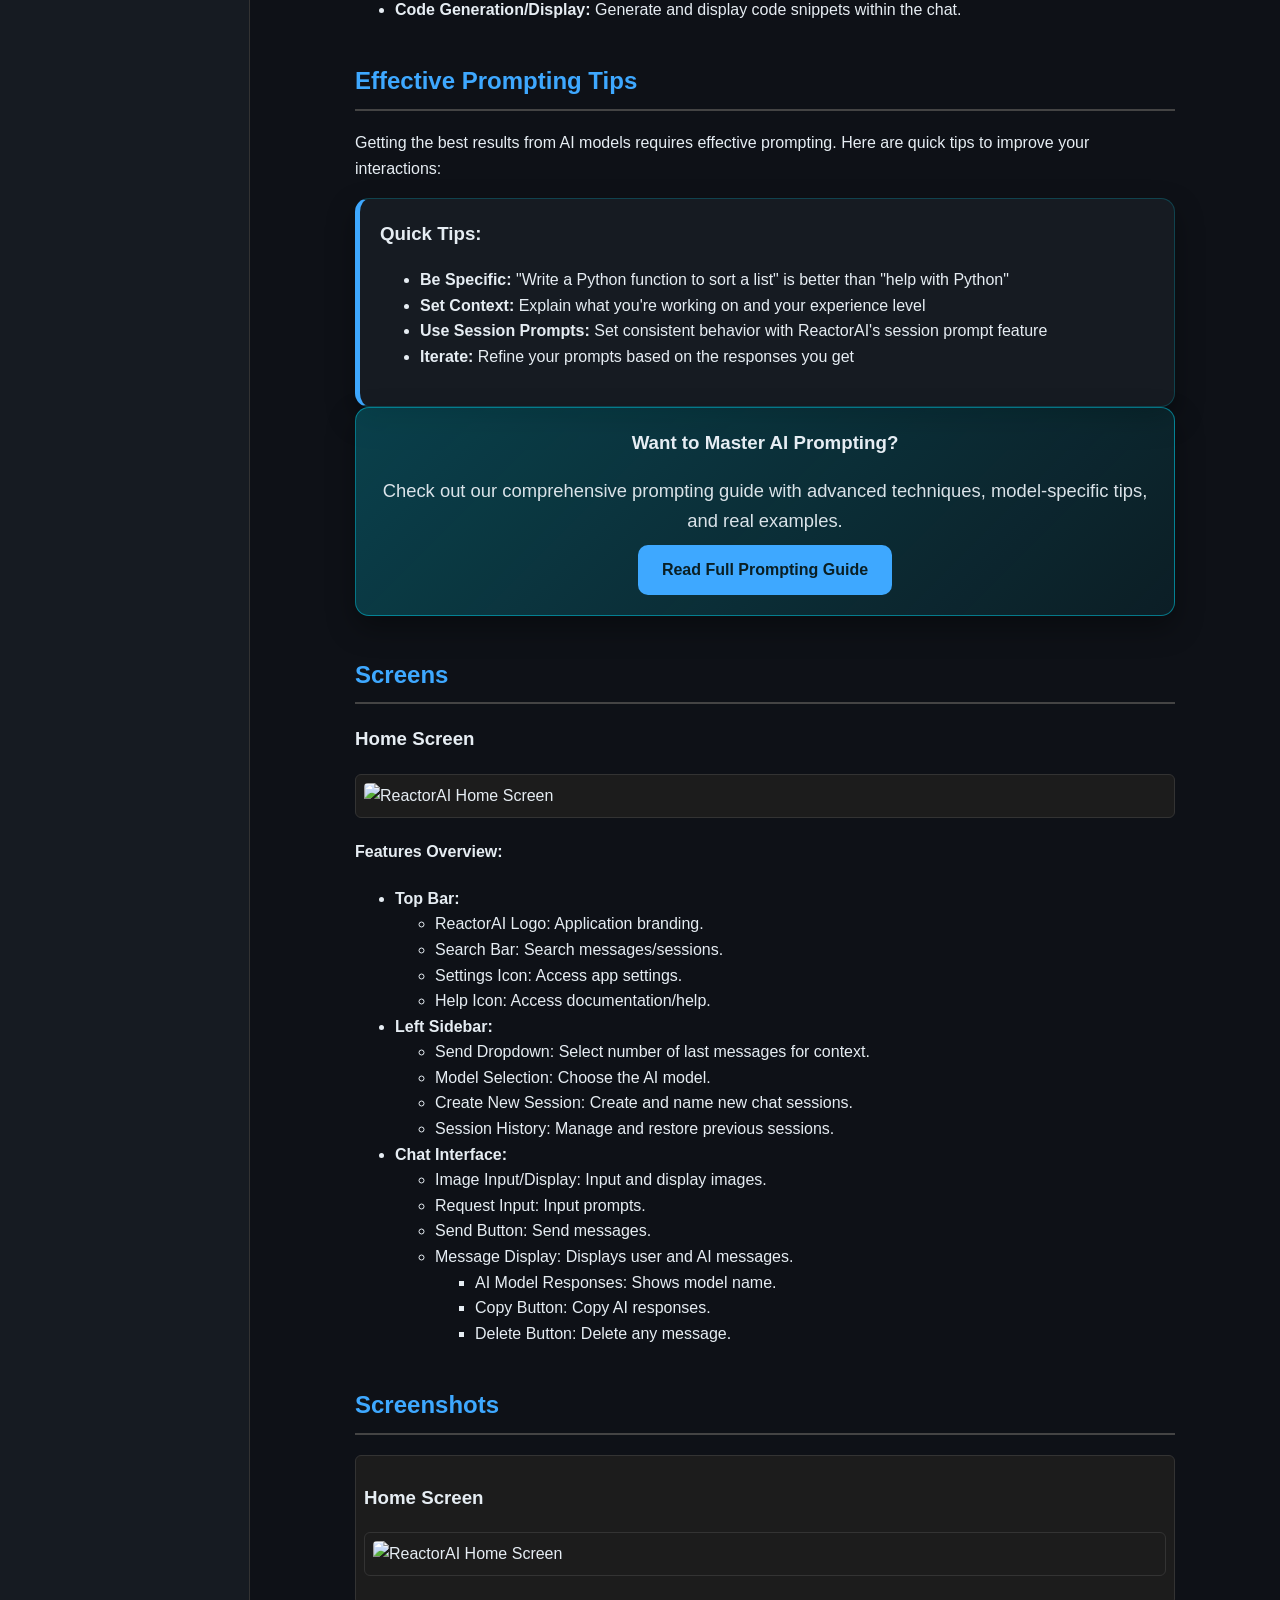
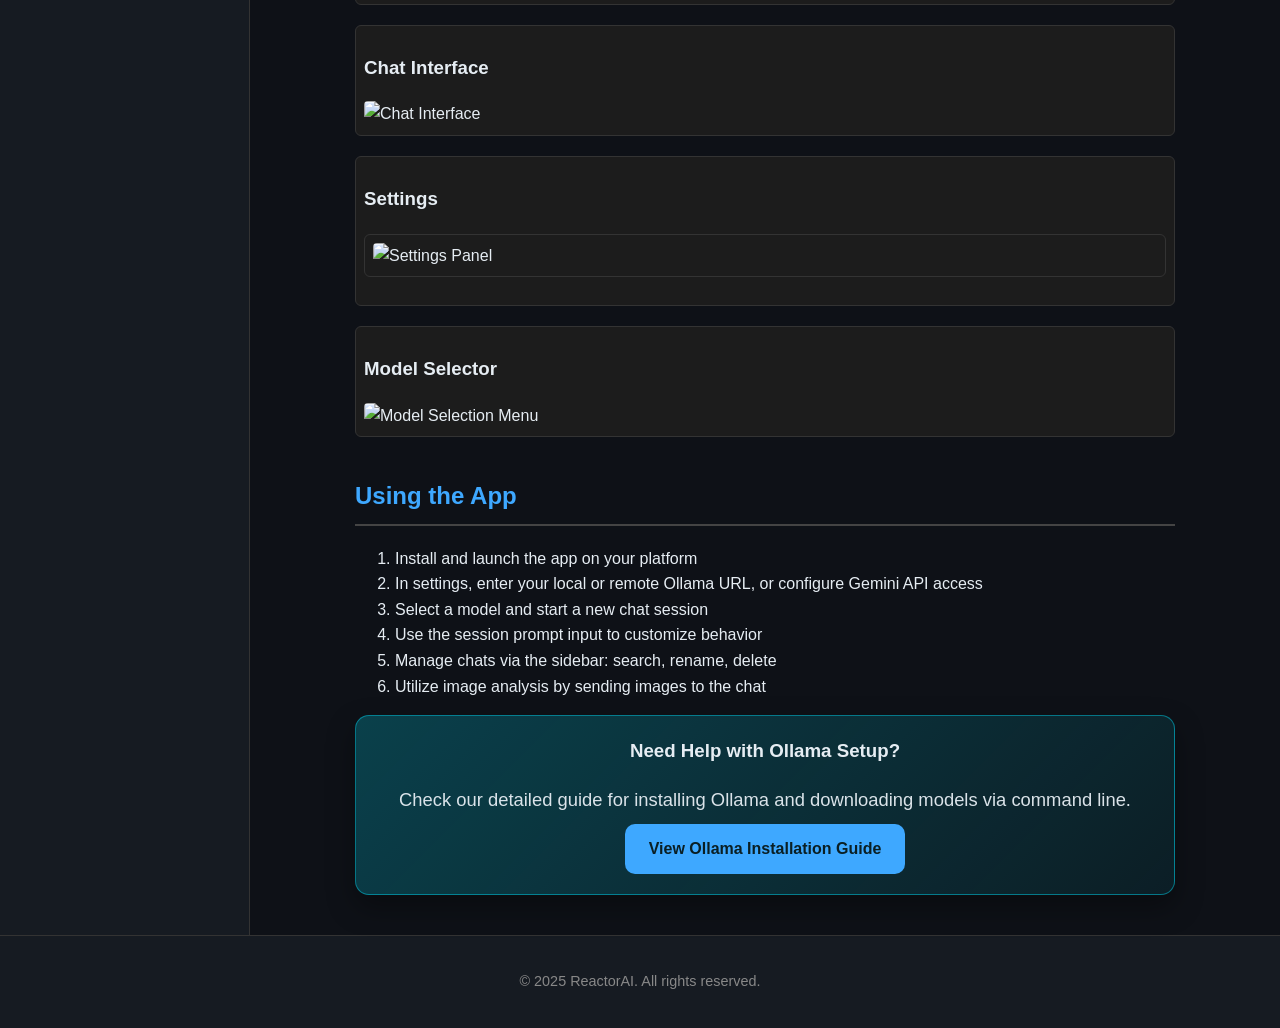
==== commit 82cc1b5a: "documentation updated" ====
--- a/docs/documentation.html
+++ b/docs/documentation.html
@@ -151,43 +151,43 @@
   <div class="container">
     <aside>
       <h2>Sections</h2>
-      <a href="#whats-new">🎆 What's New</a>
-      <a href="#mcp">🔌 MCP Support</a>
-      <a href="#features">🔧 Features</a>
-      <a href="#core-functionality">✨ Core Functionality</a>
-      <a href="#prompting-tips">💡 Prompting Tips</a>
-      <a href="#screens">📱 Screens</a>
-      <a href="#screenshots">🖼 Screenshots</a>
-      <a href="#getting-started">🚀 Getting Started</a>
+      <a href="#whats-new">What's New</a>
+      <a href="#mcp">MCP Support</a>
+      <a href="#features">Features</a>
+      <a href="#core-functionality">Core Functionality</a>
+      <a href="#prompting-tips">Prompting Tips</a>
+      <a href="#screens">Screens</a>
+      <a href="#screenshots">Screenshots</a>
+      <a href="#getting-started">Getting Started</a>
     </aside>
 
     <main>
       <!-- 🎉 WHAT'S NEW SECTION -->
       <section>
-        <h2 id="whats-new">🎆 What's New in ReactorAI</h2>
+        <h2 id="whats-new">What's New in ReactorAI</h2>
         <div class="card card--accent card--border-accent card--compact">
-          <h3 class="card-subtitle">🚀 Gemini Models Support - Latest Update!</h3>
+          <h3 class="card-subtitle">Gemini Models Support - Latest Update!</h3>
           <ul>
-            <li><strong>🤖 Google Gemini Integration:</strong> Access powerful Gemini Pro and Gemini Flash models</li>
-            <li><strong>☁️ Cloud-Based AI:</strong> No local setup required - just add your API key</li>
-            <li><strong>🔄 Seamless Switching:</strong> Toggle between Ollama (local) and Gemini (cloud) models</li>
-            <li><strong>🔑 Easy Configuration:</strong> Simple API key setup in settings</li>
-            <li><strong>📊 Enhanced Performance:</strong> Choose the best model for your specific needs</li>
+            <li><strong>Google Gemini Integration:</strong> Access powerful Gemini Pro and Gemini Flash models</li>
+            <li><strong>Cloud-Based AI:</strong> No local setup required - just add your API key</li>
+            <li><strong>Seamless Switching:</strong> Toggle between Ollama (local) and Gemini (cloud) models</li>
+            <li><strong>Easy Configuration:</strong> Simple API key setup in settings</li>
+            <li><strong>Enhanced Performance:</strong> Choose the best model for your specific needs</li>
           </ul>
-          <p class="card-highlight" style="margin-bottom: 0;">✨ Update now to experience the power of Google's latest AI
+          <p class="card-highlight" style="margin-bottom: 0;">Update now to experience the power of Google's latest AI
             models!</p>
         </div>
       </section>
 
       <!-- 🔌 MCP SECTION -->
       <section>
-        <h2 id="mcp">🔌 Model Context Protocol (MCP)</h2>
+        <h2 id="mcp">Model Context Protocol (MCP)</h2>
         <p>ReactorAI fully supports the <strong>Model Context Protocol (MCP)</strong>, an open standard that enables AI
           models to securely interact with local and remote resources. This turns your AI from a text generator into a
           capable agent that can work with your data and tools.</p>
 
         <div class="card card--accent card--border-accent">
-          <h3 class="card-subtitle">✨ Capabilities</h3>
+          <h3 class="card-subtitle">Capabilities</h3>
           <p>With MCP, ReactorAI can:</p>
           <ul>
             <li><strong>Access Local Files:</strong> Read, write, and analyze files on your computer.</li>
@@ -197,24 +197,24 @@
           </ul>
         </div>
 
-        <h3 style="margin-top: 32px;">📂 Built-in File System MCP</h3>
+        <h3 style="margin-top: 32px;">Built-in File System MCP</h3>
         <p>ReactorAI comes with a <strong>pre-installed File System MCP server</strong>, ready to use out of the box. No
           configuration required.</p>
 
         <div class="feature-grid">
           <div class="feature-card">
-            <h4 class="card-subtitle">🔍 Read & Analyze</h4>
+            <h4 class="card-subtitle">Read & Analyze</h4>
             <p>Ask ReactorAI to "Analyze the code in my project folder" or "Summarize this PDF". It can traverse
               directories and read file contents.</p>
           </div>
           <div class="feature-card">
-            <h4 class="card-subtitle">📝 Create & Edit</h4>
+            <h4 class="card-subtitle">Create & Edit</h4>
             <p>Generate new files, refactor code, or write documentation directly to your disk. "Create a new Python
               script for..."</p>
           </div>
         </div>
 
-        <h3 style="margin-top: 32px;">🔧 Adding Custom MCPs</h3>
+        <h3 style="margin-top: 32px;">Adding Custom MCPs</h3>
         <p>You can extend ReactorAI with <strong>any MCP server</strong>, just like you do with Claude Desktop. The
           configuration is compatible and simple.</p>
 
@@ -241,24 +241,24 @@
 }</code>
         </div>
 
-        <h3 style="margin-top: 32px;">⚡ Quick Access from Chat</h3>
+        <h3 style="margin-top: 32px;">Quick Access from Chat</h3>
         <p>Manage your MCP servers instantly without leaving your conversation. Click the <strong>MCP icon</strong> in
           the
           chat input area to open the tools menu.</p>
 
         <div class="feature-grid">
           <div class="feature-card">
-            <h4 class="card-subtitle">🎛 Instant Control</h4>
+            <h4 class="card-subtitle">Instant Control</h4>
             <p>Toggle servers on/off with a single click. Useful for quickly enabling specific tools for a task.</p>
           </div>
           <div class="feature-card">
-            <h4 class="card-subtitle">👀 At-a-Glance Status</h4>
+            <h4 class="card-subtitle">At-a-Glance Status</h4>
             <p>See which servers are active and how many tools each provides (e.g., "filesystem: 14 tools").</p>
           </div>
         </div>
 
         <div class="card card--tip" style="margin-top: 24px;">
-          <h3 class="card-title">💡 Pro Tip: Shared Ecosystem</h3>
+          <h3 class="card-title">Pro Tip: Shared Ecosystem</h3>
           <p>Since ReactorAI uses the standard MCP protocol, you can use the vast ecosystem of existing MCP servers
             created for Claude and other tools!</p>
         </div>
@@ -289,7 +289,7 @@
       </section>
 
       <section>
-        <h2 id="prompting-tips">💡 Effective Prompting Tips</h2>
+        <h2 id="prompting-tips">Effective Prompting Tips</h2>
         <p>Getting the best results from AI models requires effective prompting. Here are quick tips to improve your
           interactions:</p>
 
@@ -306,11 +306,11 @@
         </div>
 
         <div class="card card--accent card--centered card--compact">
-          <h3 class="card-subtitle">📚 Want to Master AI Prompting?</h3>
+          <h3 class="card-subtitle">Want to Master AI Prompting?</h3>
           <p class="card-lede">Check out our comprehensive prompting guide with advanced techniques, model-specific
             tips, and real examples.</p>
           <a href="prompting-guide.html" class="button" style="margin-top: 10px;">
-            🚀 Read Full Prompting Guide
+            Read Full Prompting Guide
           </a>
         </div>
       </section>
@@ -393,11 +393,11 @@
         </ol>
 
         <div class="card card--accent card--centered card--compact">
-          <h3 class="card-subtitle">🚀 Need Help with Ollama Setup?</h3>
+          <h3 class="card-subtitle">Need Help with Ollama Setup?</h3>
           <p class="card-lede">Check our detailed guide for installing Ollama and downloading models via command line.
           </p>
           <a href="installation.html#ollama-setup" class="button" style="margin-top: 10px;">
-            💻 View Ollama Installation Guide
+            View Ollama Installation Guide
           </a>
         </div>
       </section>
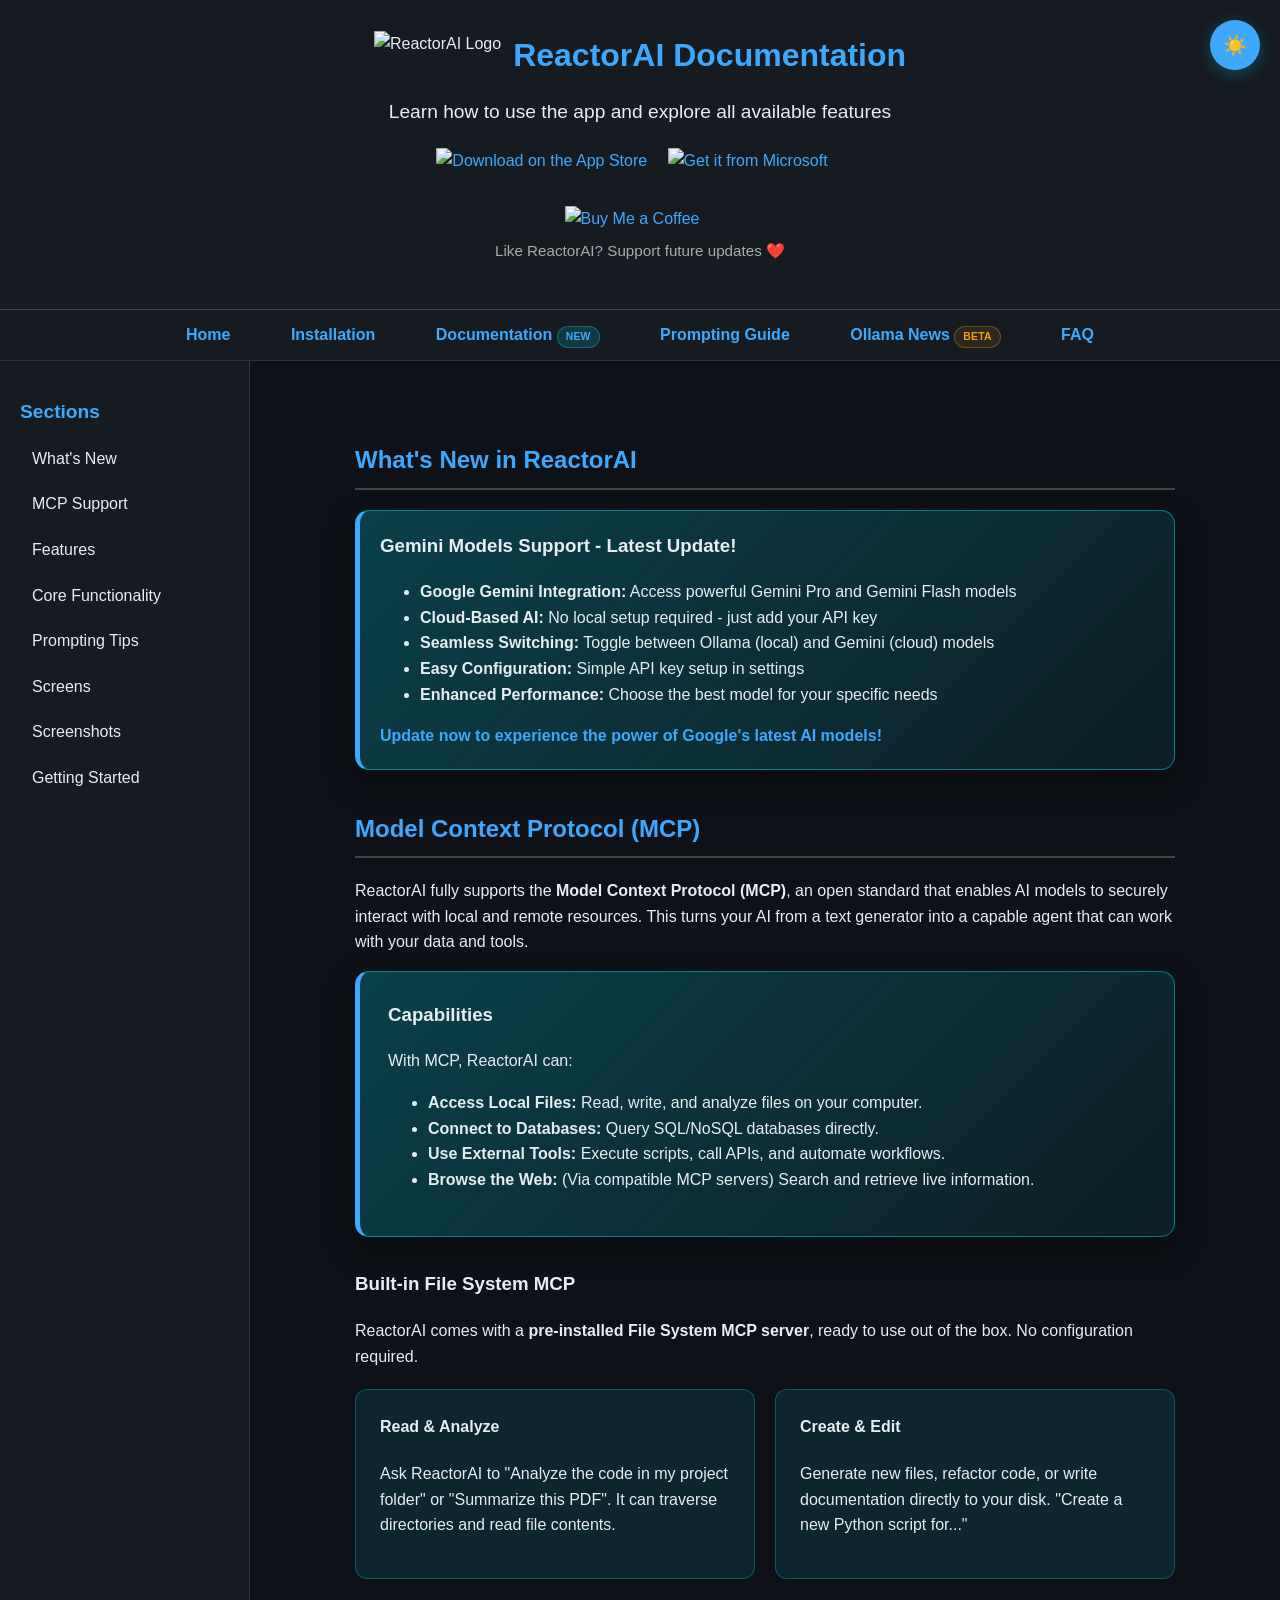
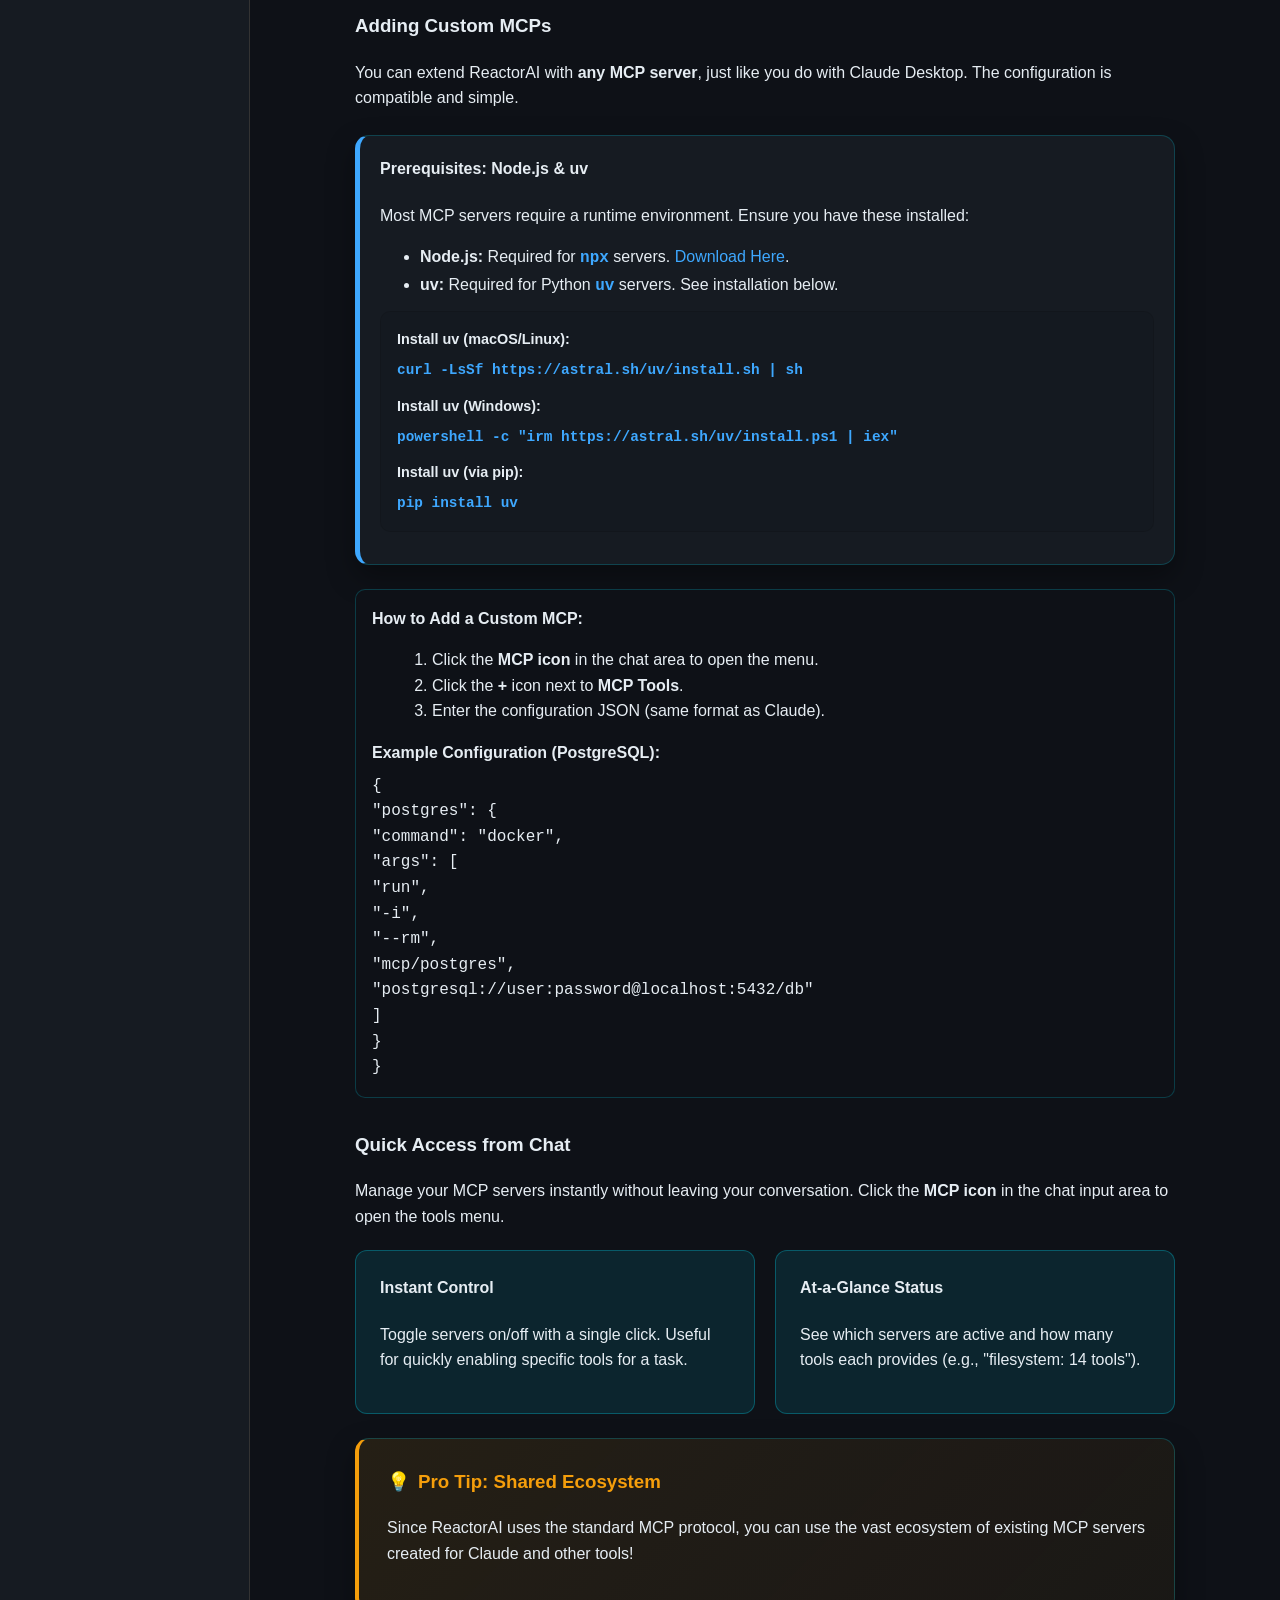
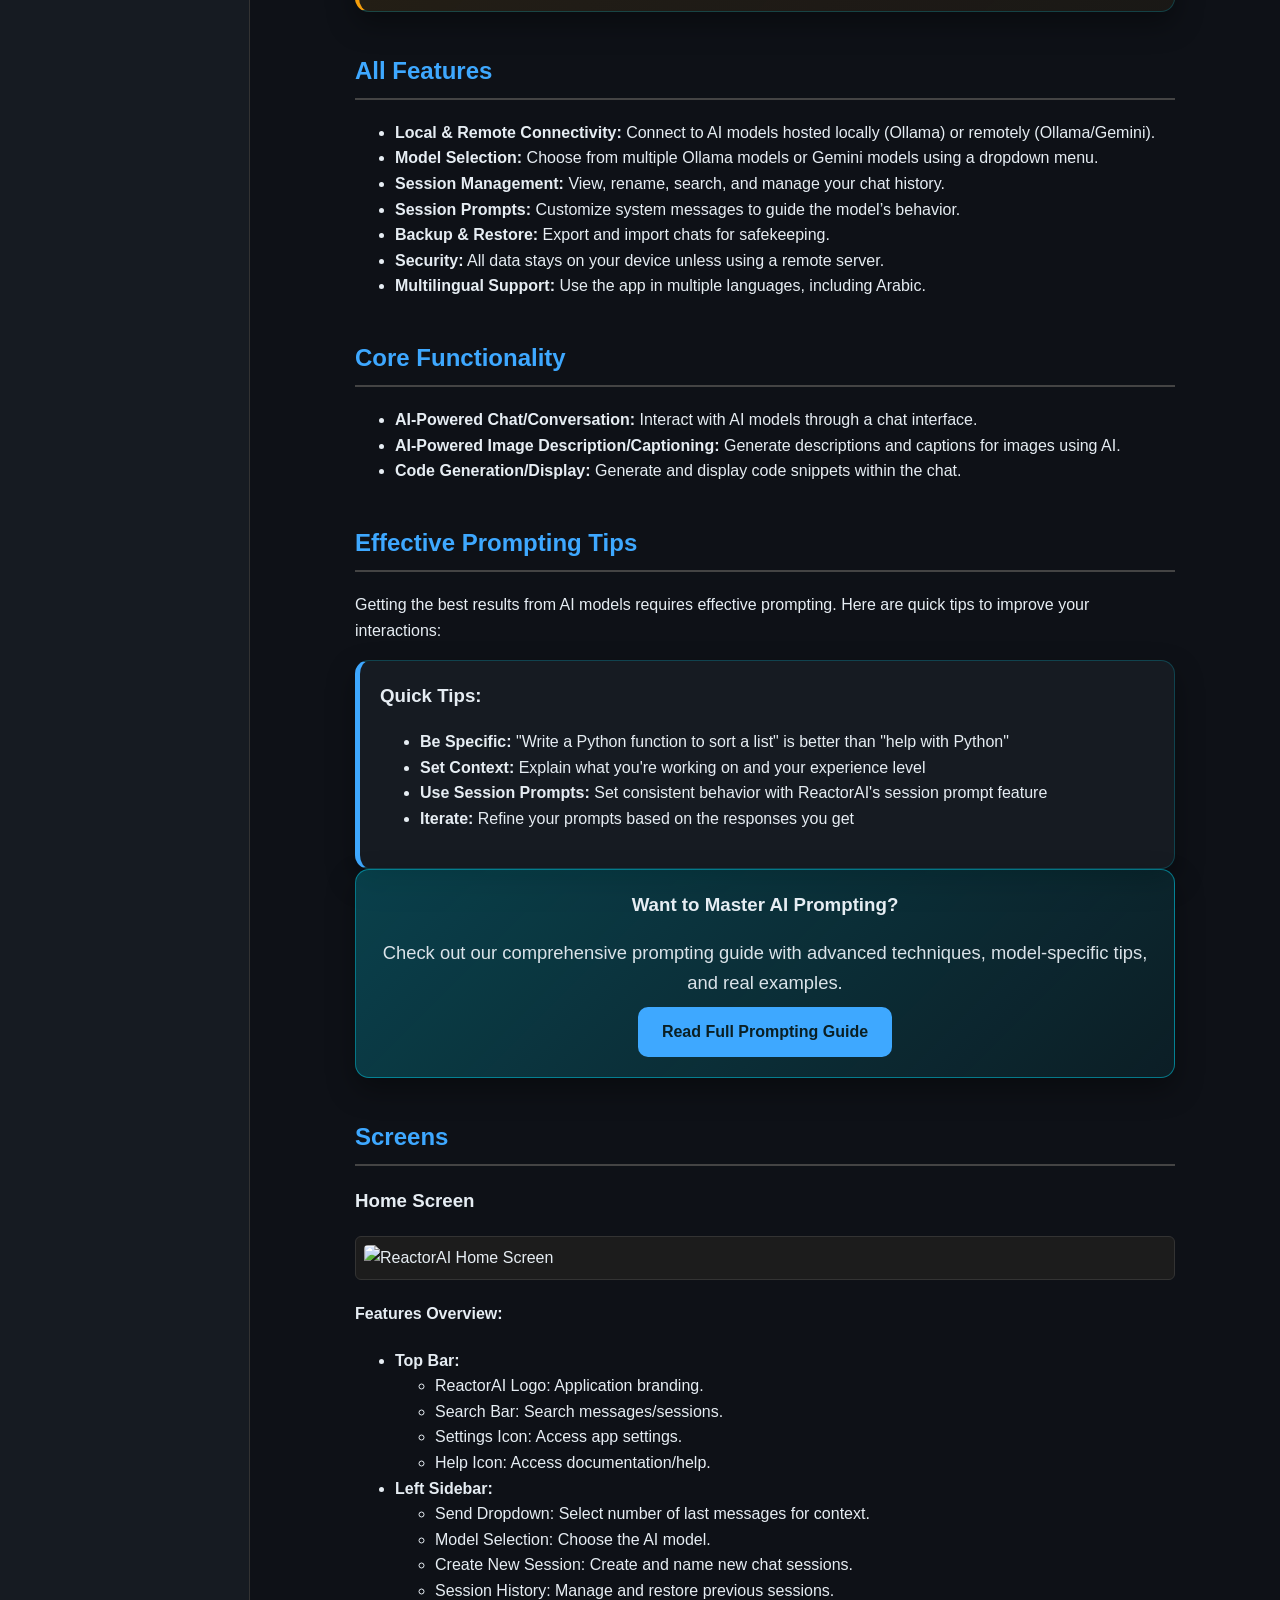
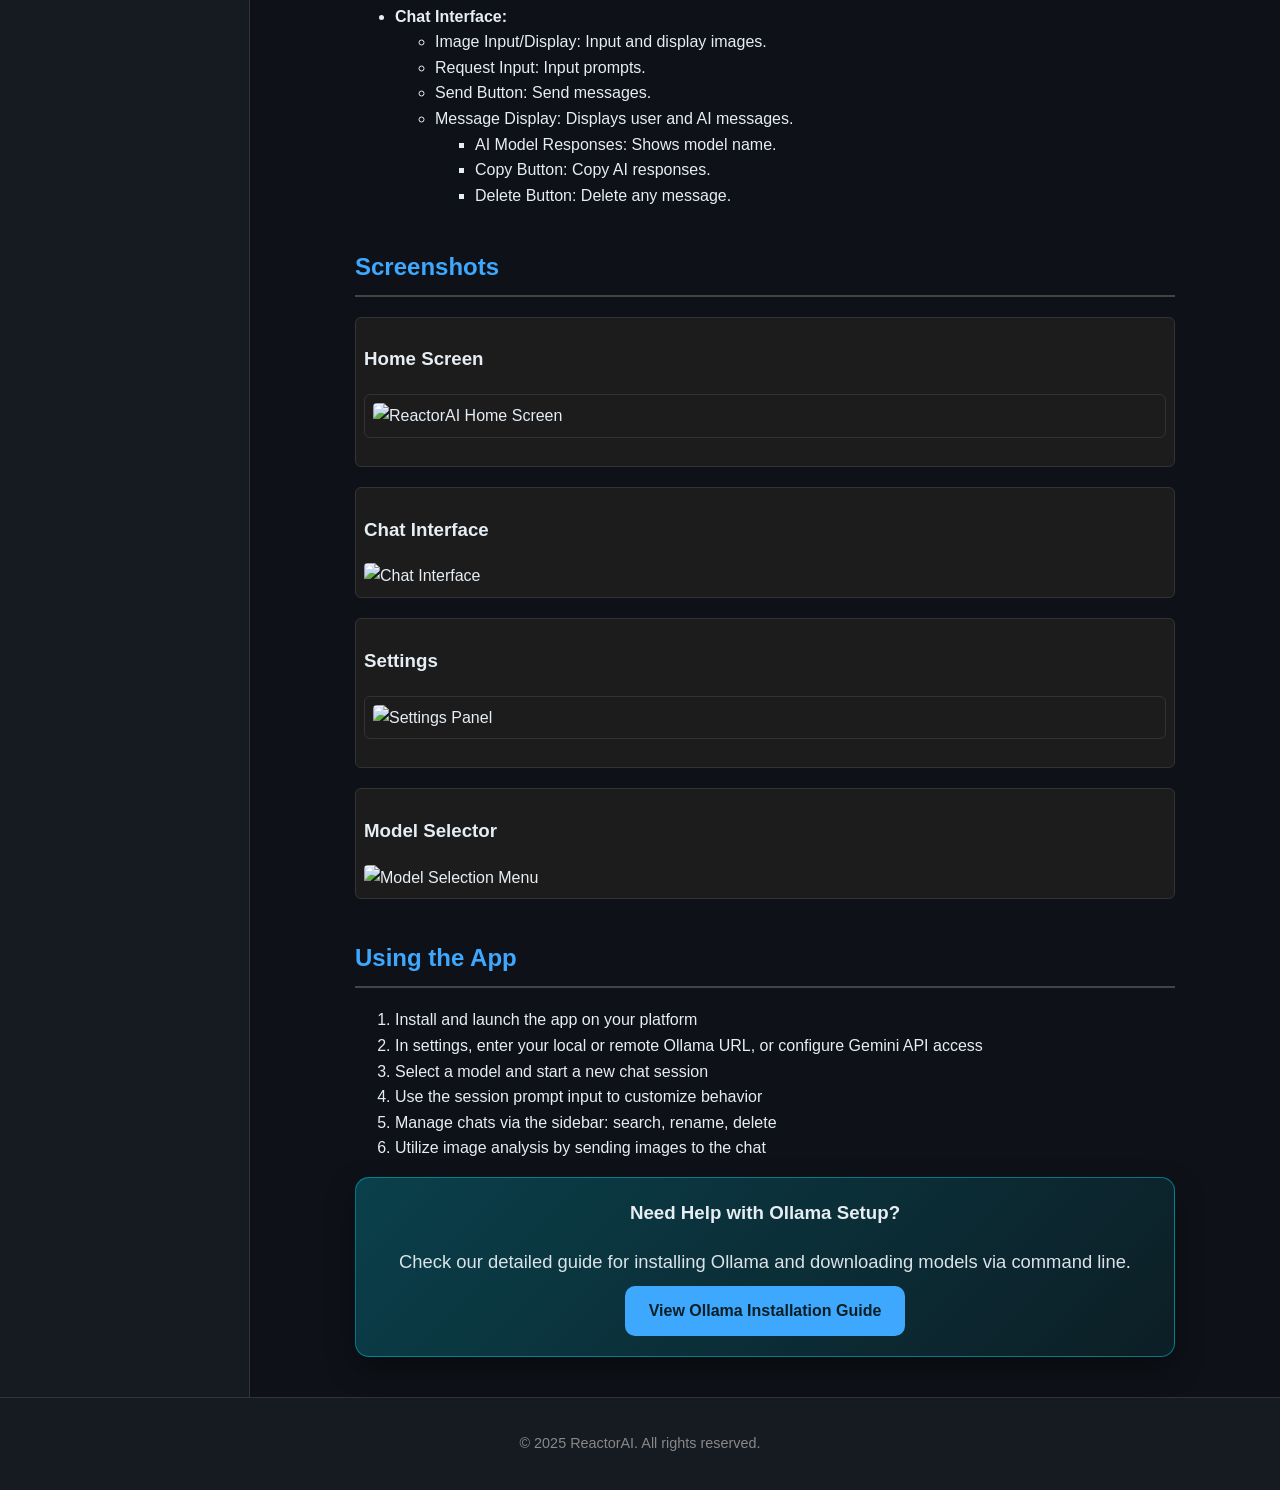
==== commit d1ea53ac: "updated: documentation" ====
--- a/docs/documentation.html
+++ b/docs/documentation.html
@@ -218,6 +218,28 @@
         <p>You can extend ReactorAI with <strong>any MCP server</strong>, just like you do with Claude Desktop. The
           configuration is compatible and simple.</p>
 
+        <div class="card card--compact card--border-accent" style="margin: 24px 0;">
+          <h4 class="card-subtitle" style="margin-top: 0;">Prerequisites: Node.js & uv</h4>
+          <p>Most MCP servers require a runtime environment. Ensure you have these installed:</p>
+
+          <ul style="margin-bottom: 12px;">
+            <li><strong>Node.js:</strong> Required for <code>npx</code> servers. <a href="https://nodejs.org/"
+                target="_blank">Download Here</a>.</li>
+            <li><strong>uv:</strong> Required for Python <code>uv</code> servers. See installation below.</li>
+          </ul>
+
+          <div class="code-block" style="background: rgba(0,0,0,0.05); border: 1px solid rgba(0,0,0,0.1);">
+            <p style="margin: 0 0 8px 0; font-size: 0.9em;"><strong>Install uv (macOS/Linux):</strong></p>
+            <code style="font-size: 0.9em;">curl -LsSf https://astral.sh/uv/install.sh | sh</code>
+
+            <p style="margin: 12px 0 8px 0; font-size: 0.9em;"><strong>Install uv (Windows):</strong></p>
+            <code style="font-size: 0.9em;">powershell -c "irm https://astral.sh/uv/install.ps1 | iex"</code>
+
+            <p style="margin: 12px 0 8px 0; font-size: 0.9em;"><strong>Install uv (via pip):</strong></p>
+            <code style="font-size: 0.9em;">pip install uv</code>
+          </div>
+        </div>
+
         <div class="code-block">
           <h4 style="margin: 0 0 8px 0;">How to Add a Custom MCP:</h4>
           <ol style="margin-left: 20px; margin-bottom: 16px;">
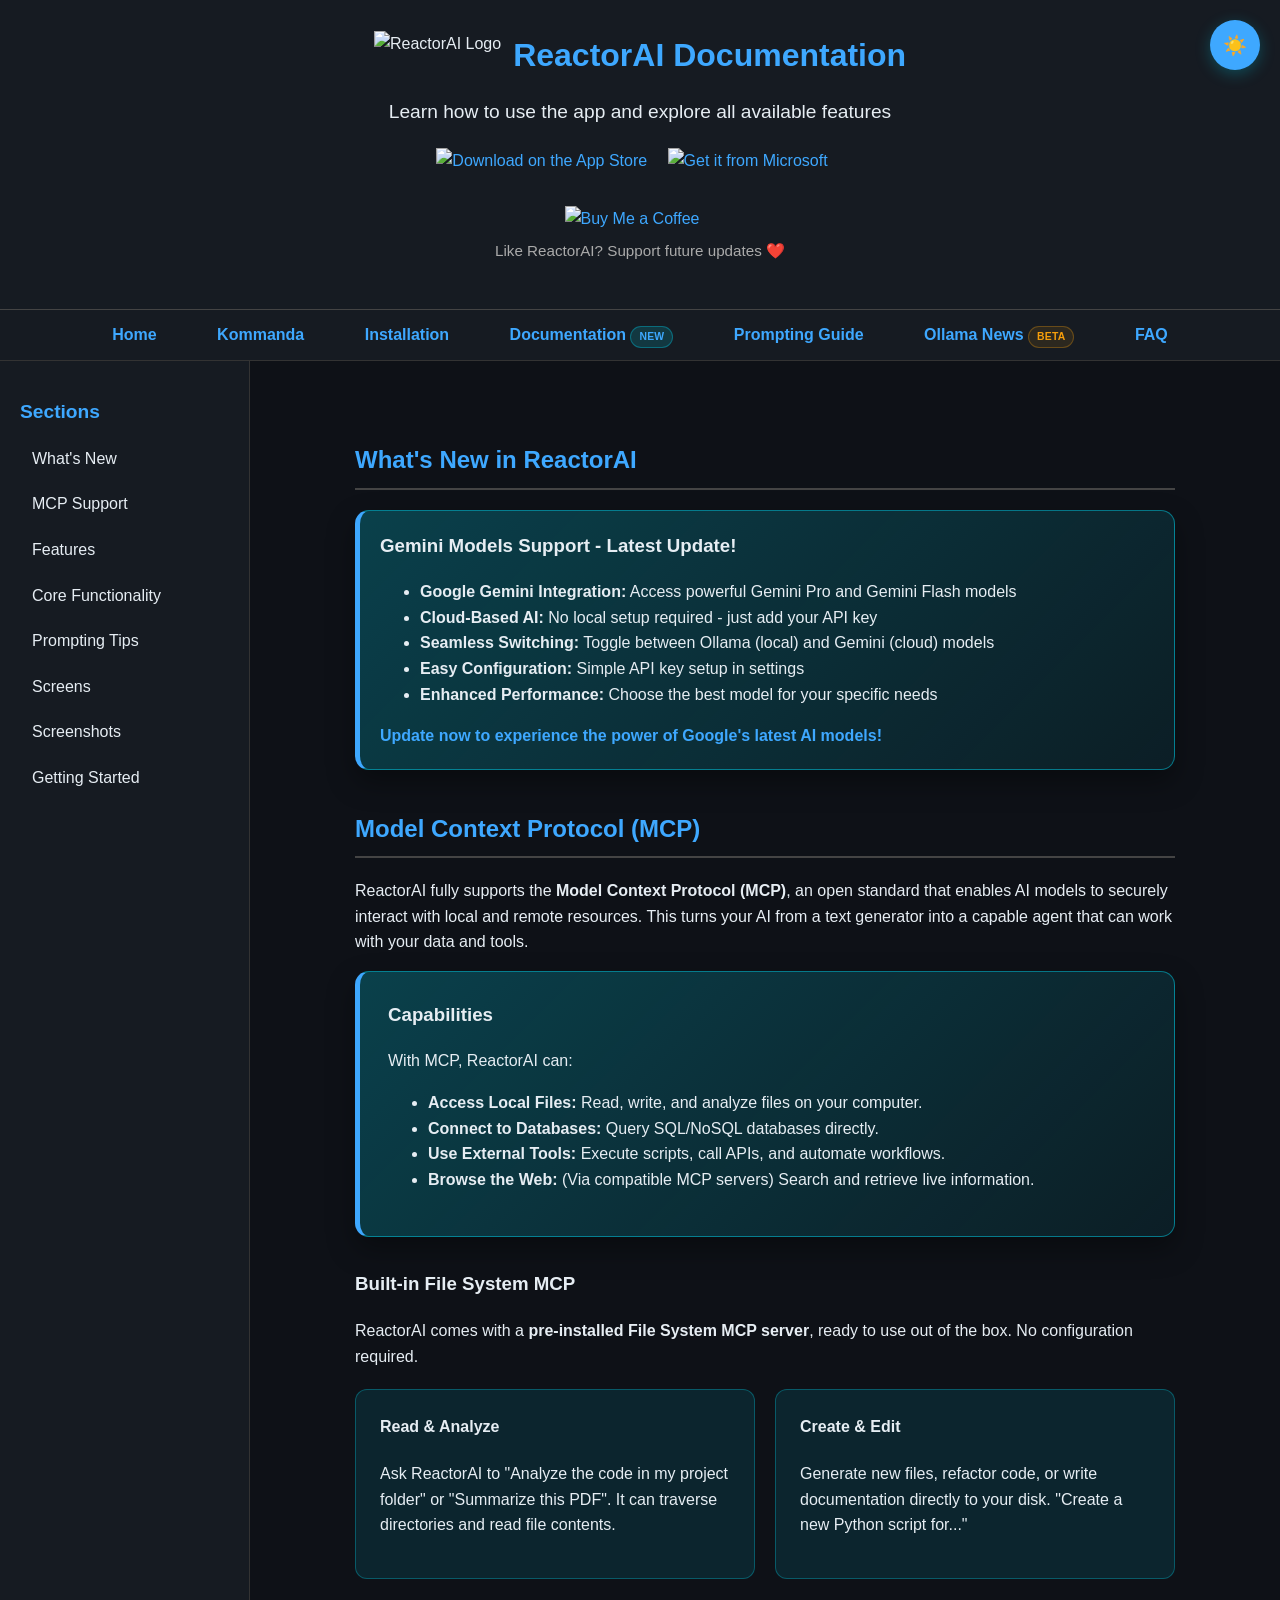
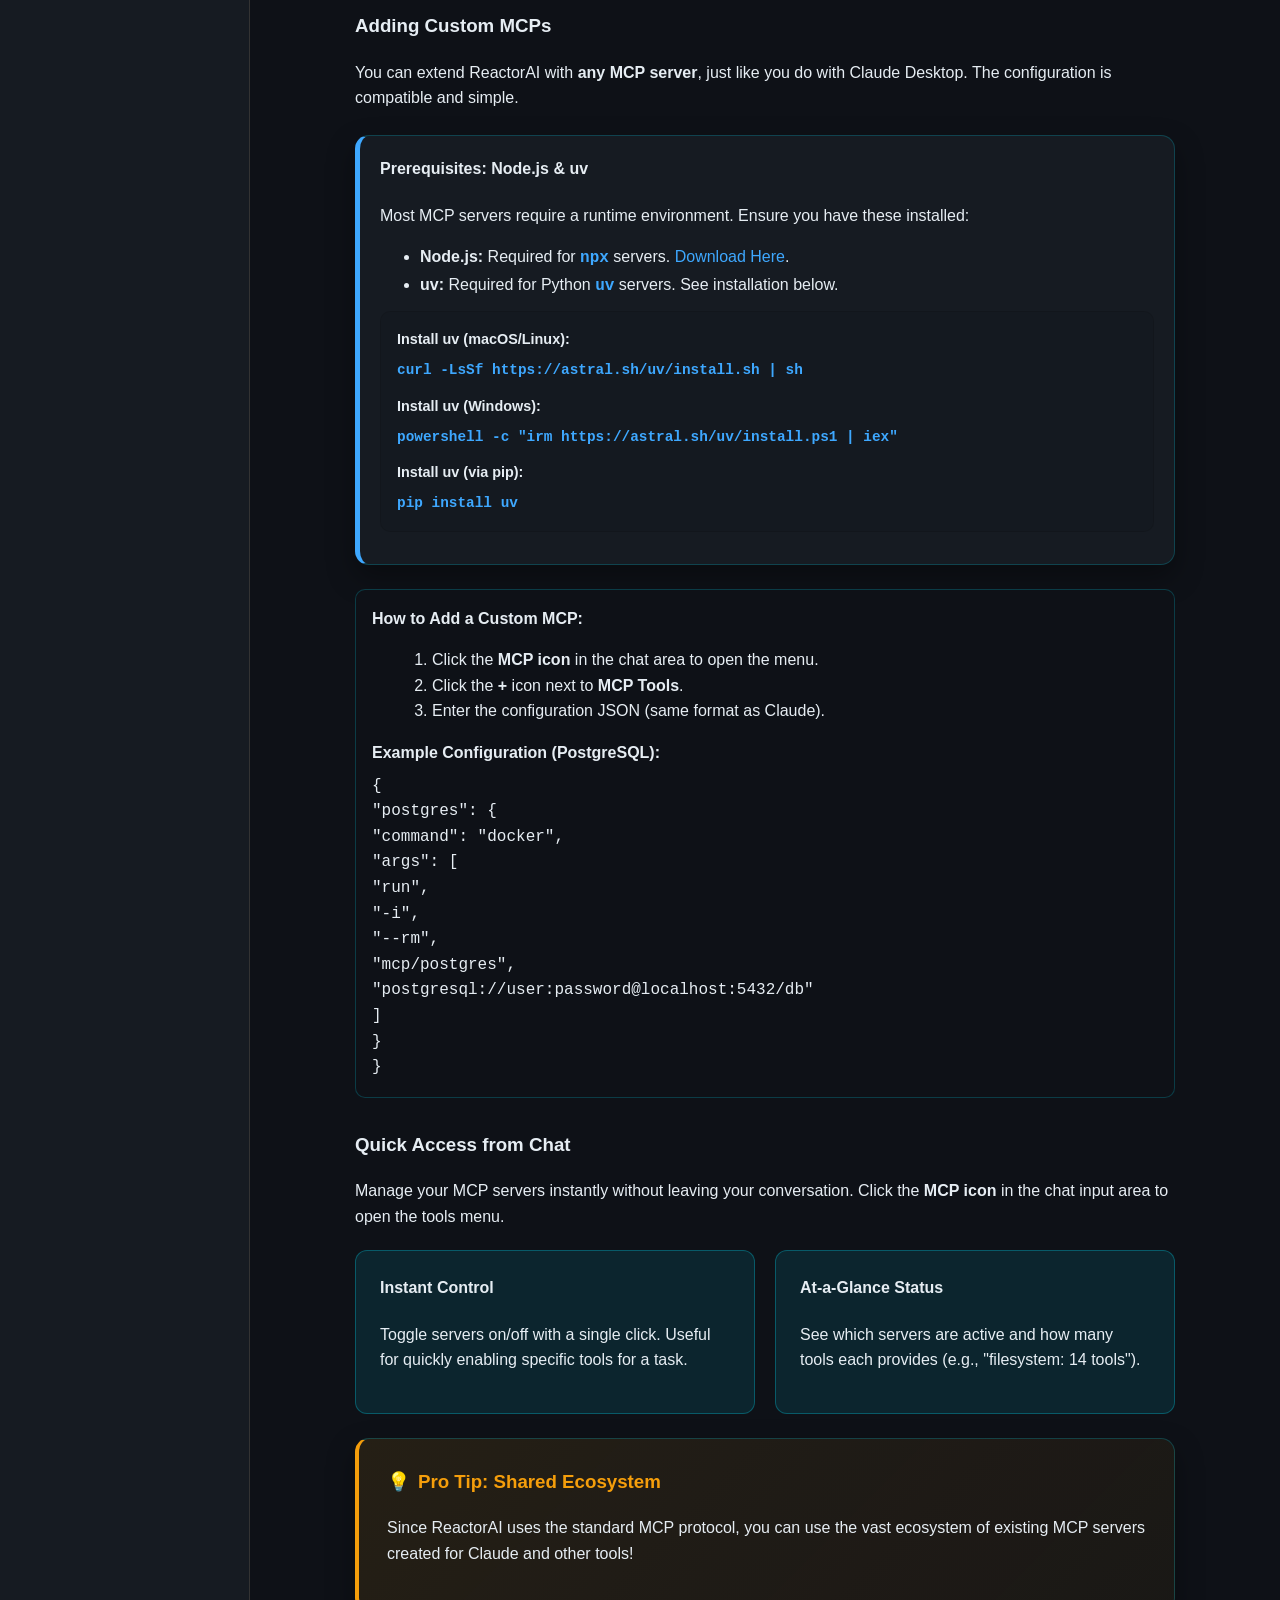
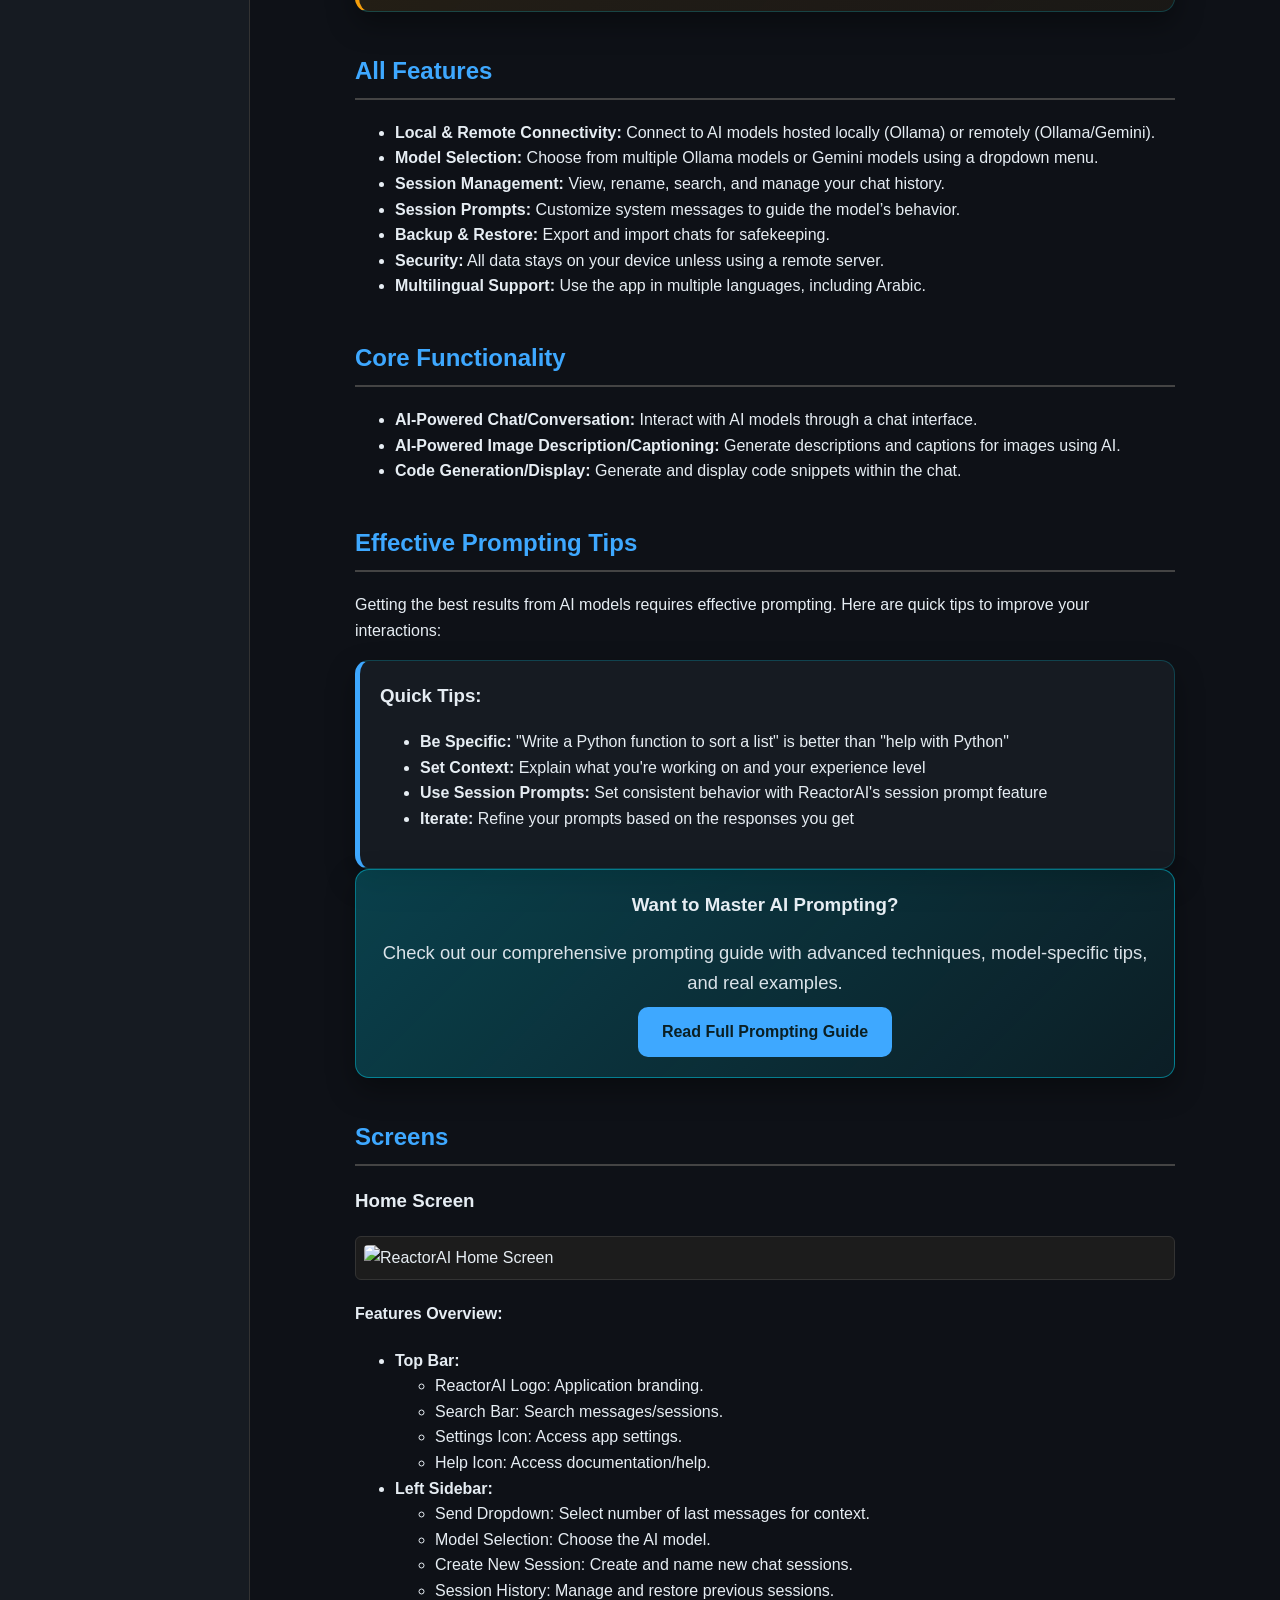
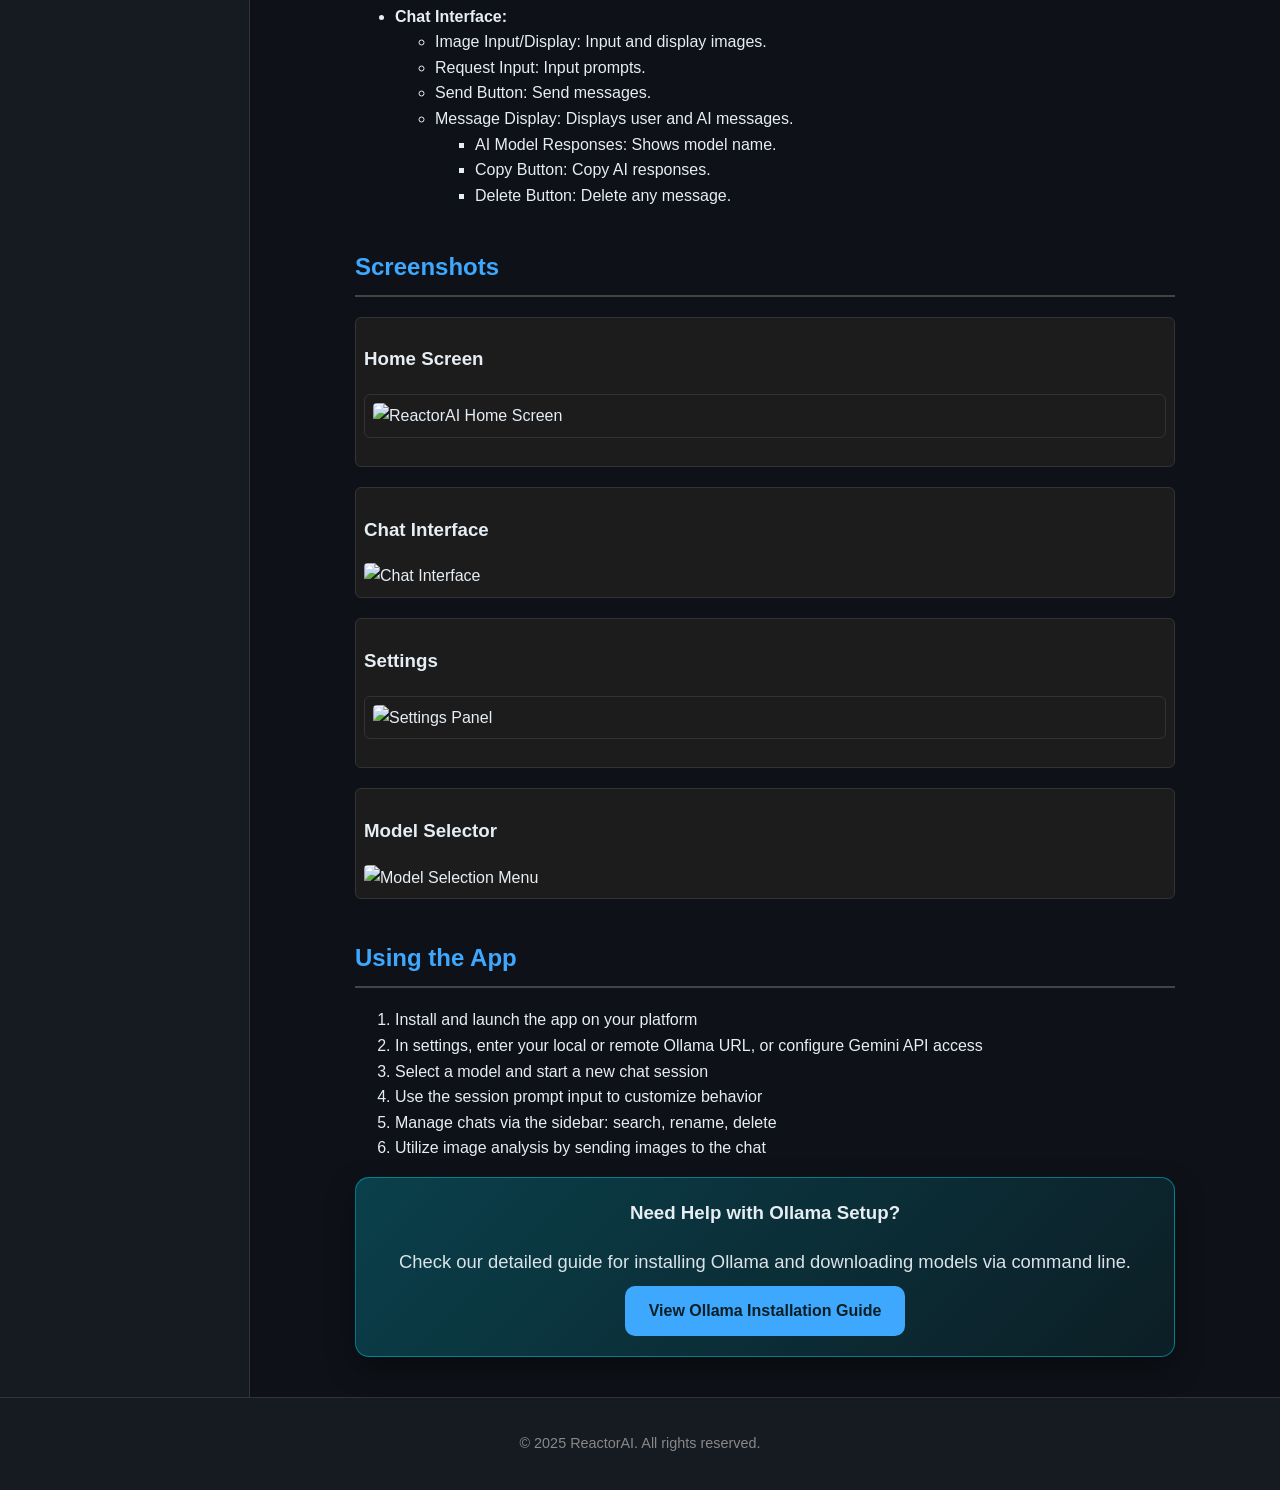
==== commit 29d96f54: "added: kommanda" ====
--- a/docs/documentation.html
+++ b/docs/documentation.html
@@ -141,6 +141,7 @@
 
   <nav class="topnav">
     <a href="index.html">Home</a>
+    <a href="kommanda.html">Kommanda</a>
     <a href="installation.html">Installation</a>
     <a href="documentation.html" class="active">Documentation <span class="badge badge--small">NEW</span></a>
     <a href="prompting-guide.html">Prompting Guide</a>
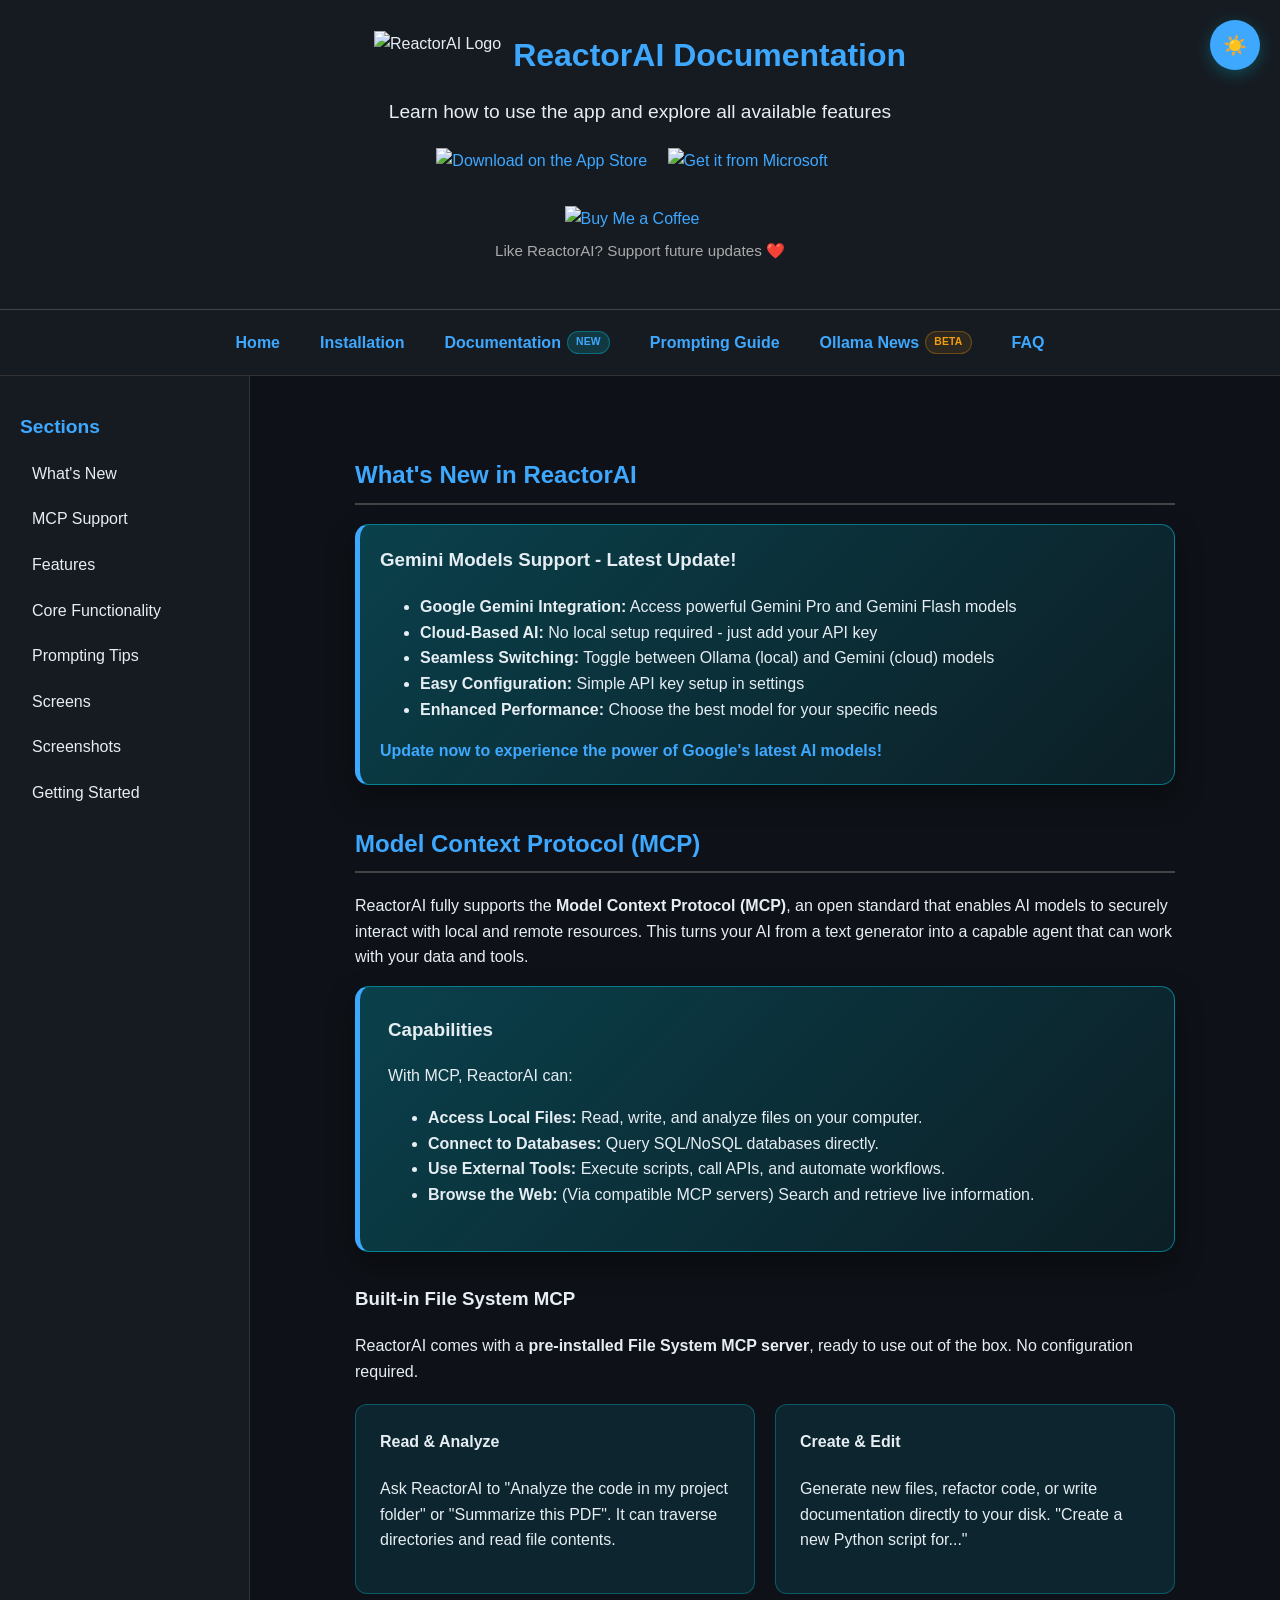
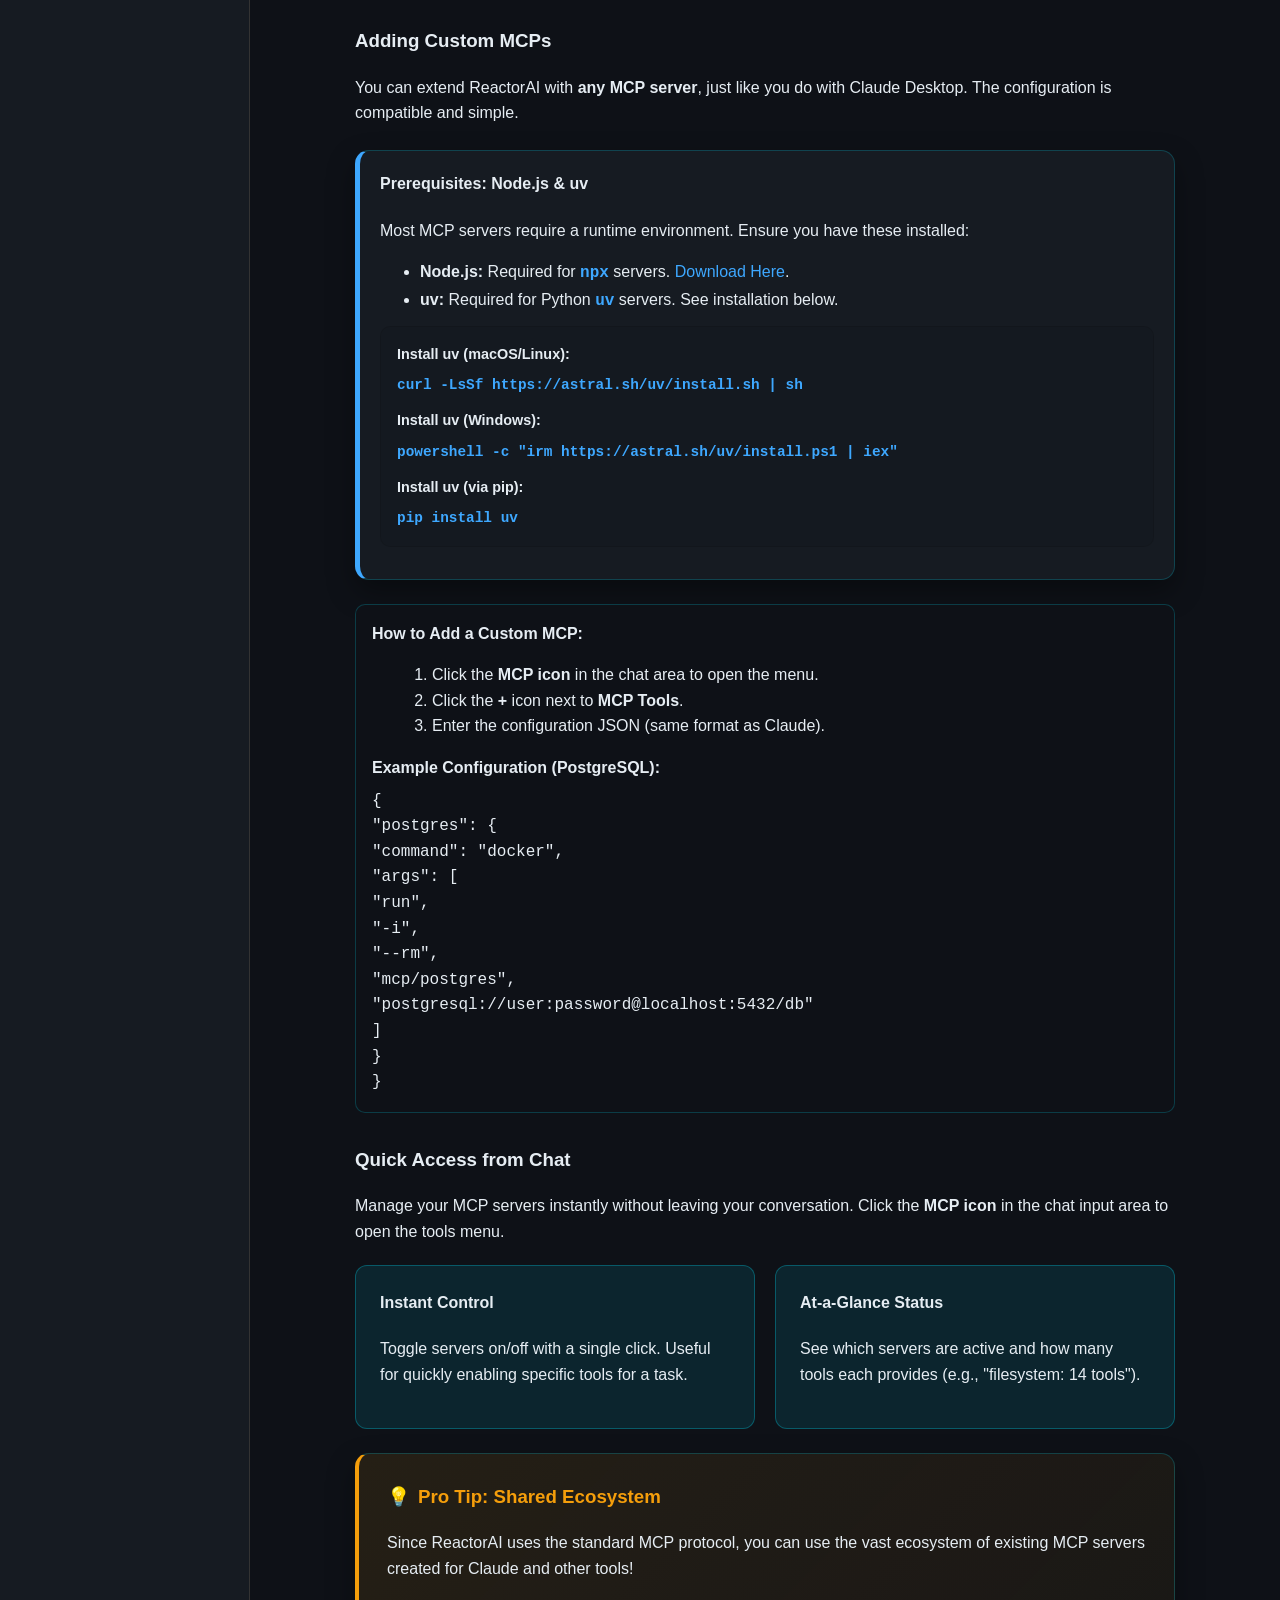
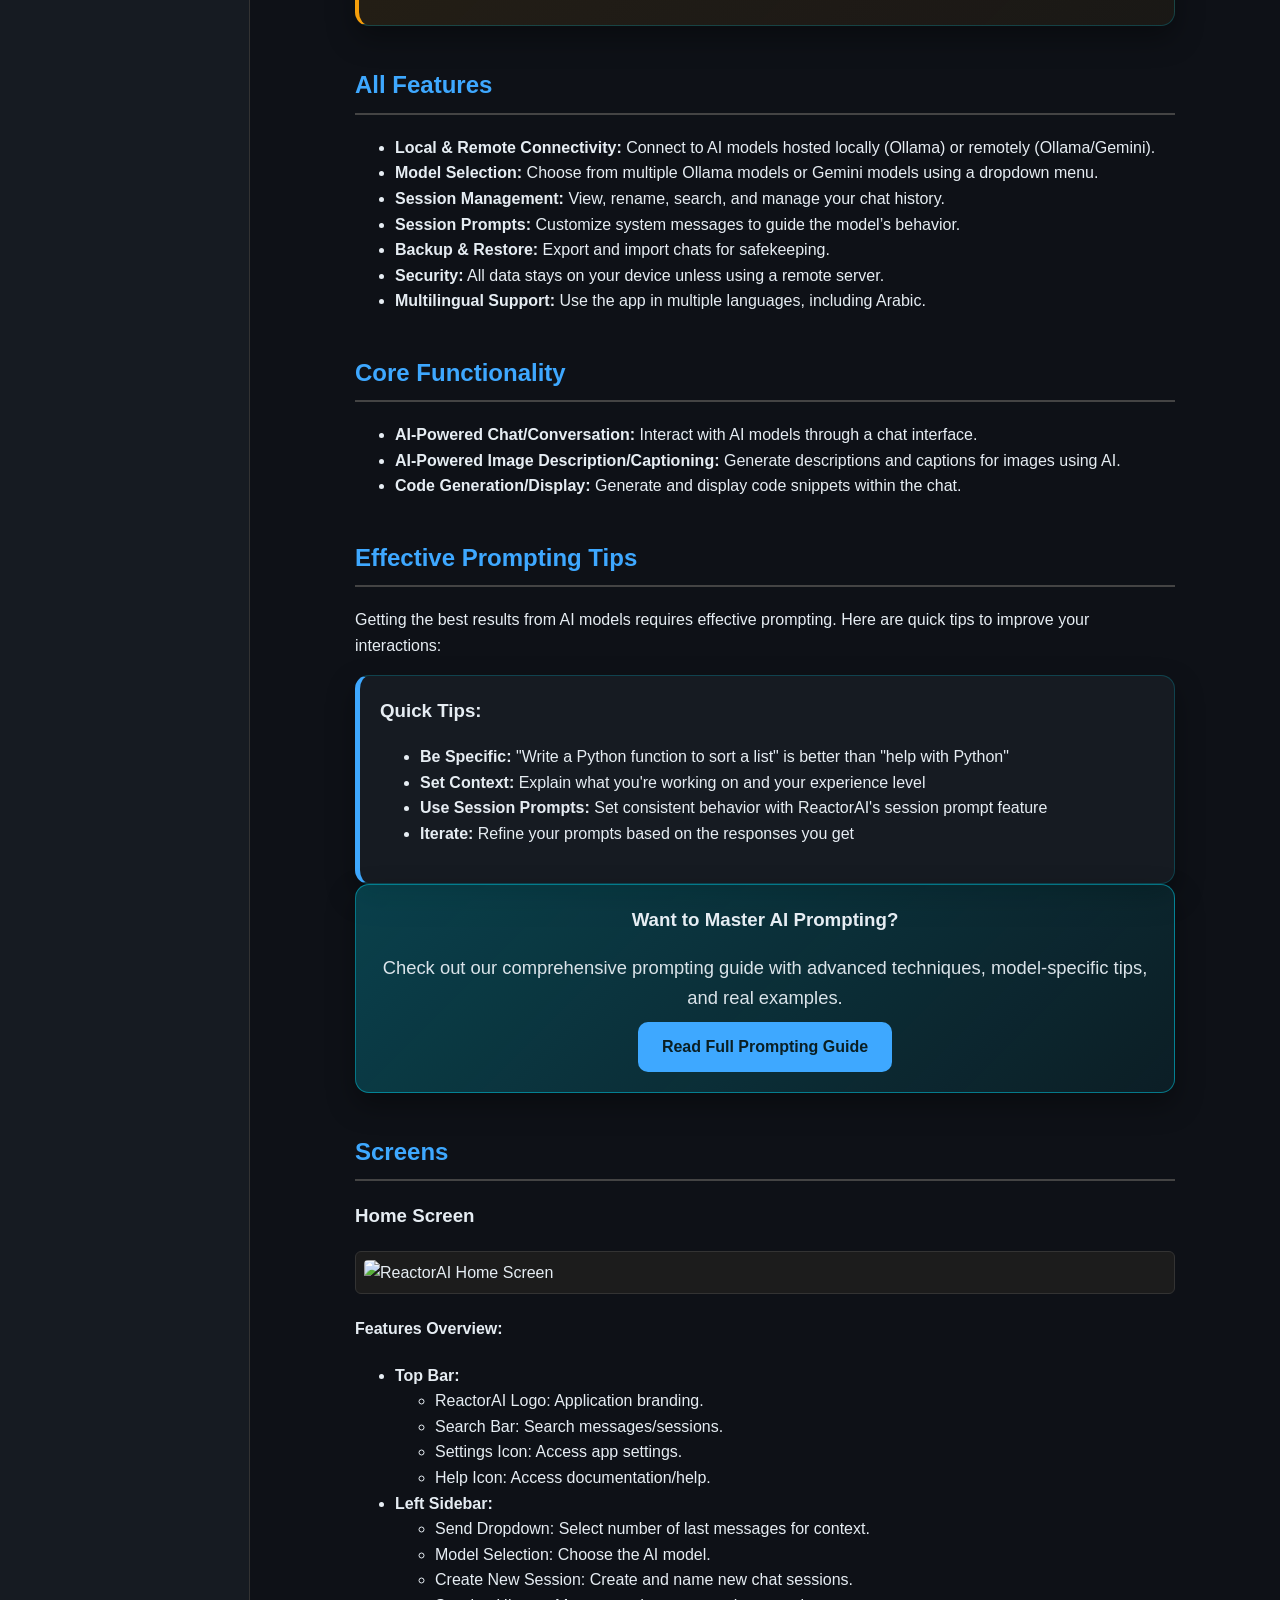
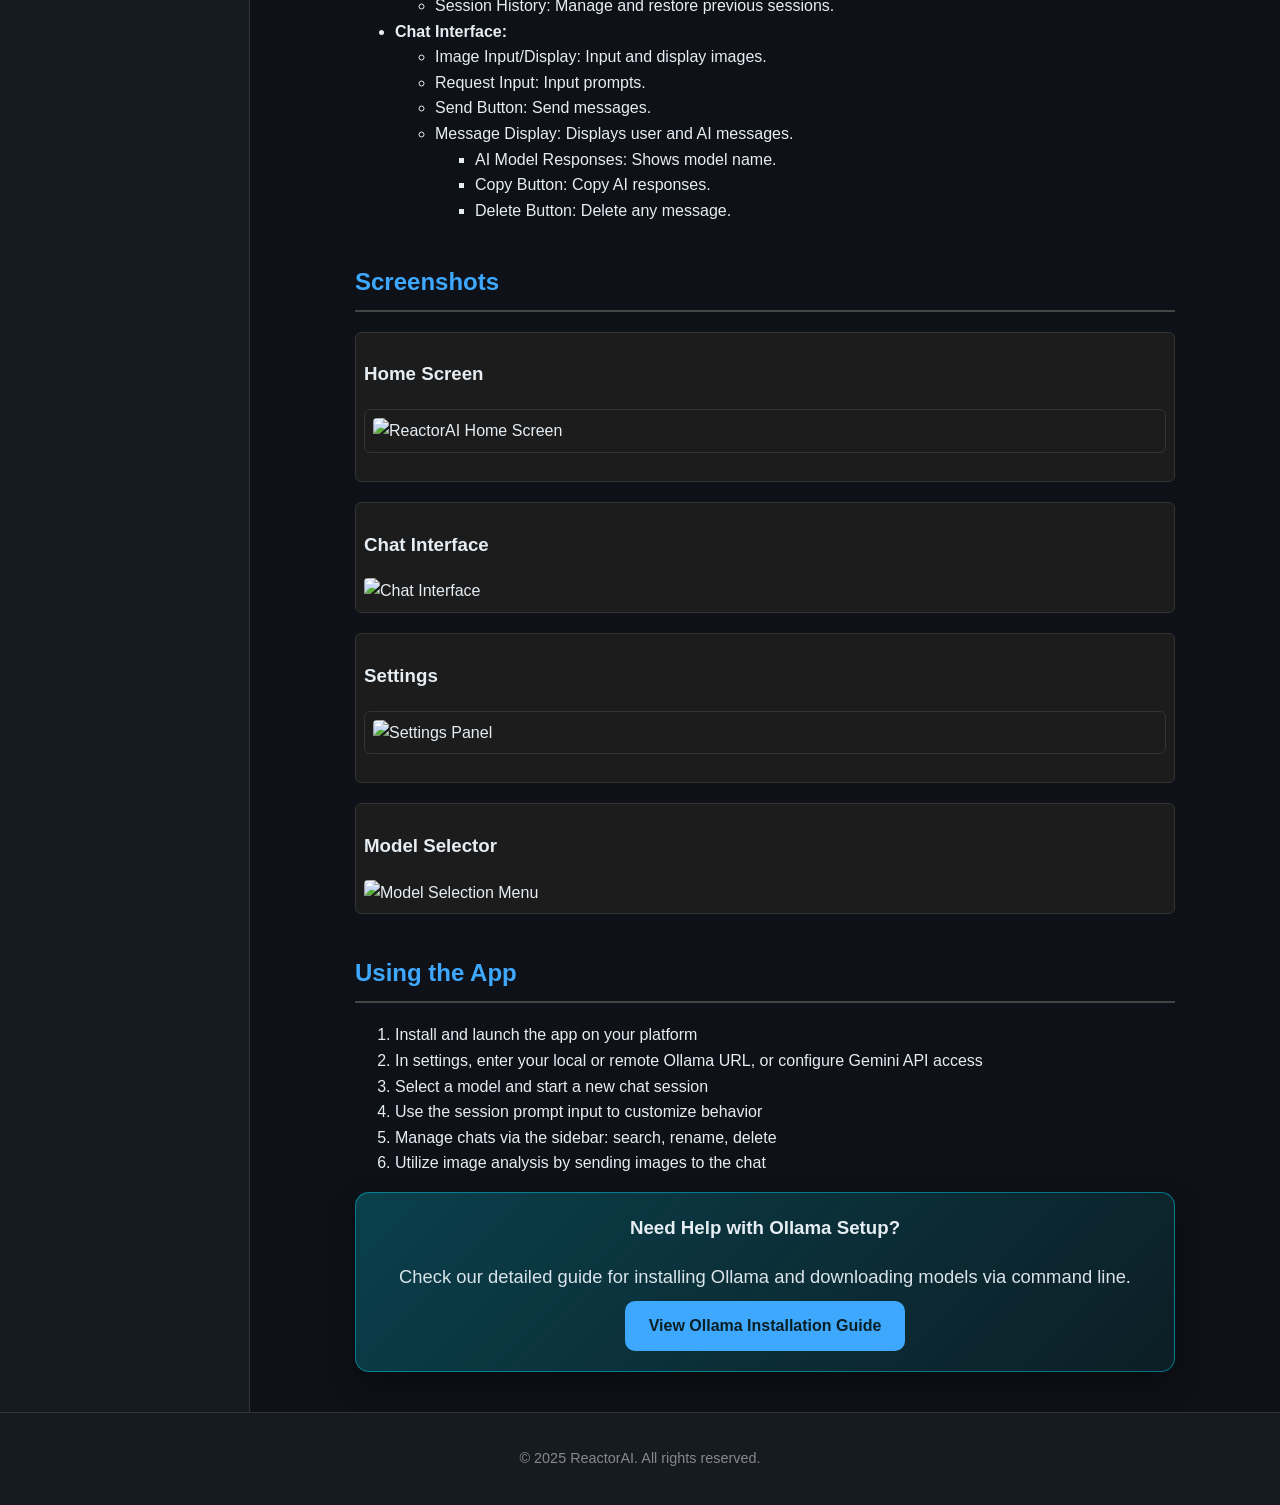
==== commit 70695627: "Remove Kommanda page, add smart mention on index, update Ollama news, and fix mobile navigation" ====
--- a/docs/documentation.html
+++ b/docs/documentation.html
@@ -141,7 +141,6 @@
 
   <nav class="topnav">
     <a href="index.html">Home</a>
-    <a href="kommanda.html">Kommanda</a>
     <a href="installation.html">Installation</a>
     <a href="documentation.html" class="active">Documentation <span class="badge badge--small">NEW</span></a>
     <a href="prompting-guide.html">Prompting Guide</a>
--- a/docs/style.css
+++ b/docs/style.css
@@ -165,6 +165,10 @@
   border-bottom: 1px solid #333;
   text-align: center;
   transition: background-color 0.3s ease, border-color 0.3s ease;
+  display: flex;
+  flex-wrap: wrap;
+  justify-content: center;
+  gap: 8px 16px;
 }
 
 [data-theme="light"] .topnav {
@@ -174,12 +178,16 @@
 .topnav a {
   color: var(--link-color);
   text-decoration: none;
-  margin: 0 16px;
   font-weight: bold;
   /* Smooth hover transitions */
   transition: color 0.2s ease, text-shadow 0.2s ease;
   padding: 8px 12px;
   border-radius: 6px;
+  /* Keep link and badge together */
+  white-space: nowrap;
+  display: inline-flex;
+  align-items: center;
+  gap: 6px;
 }
 
 .topnav a:hover {
